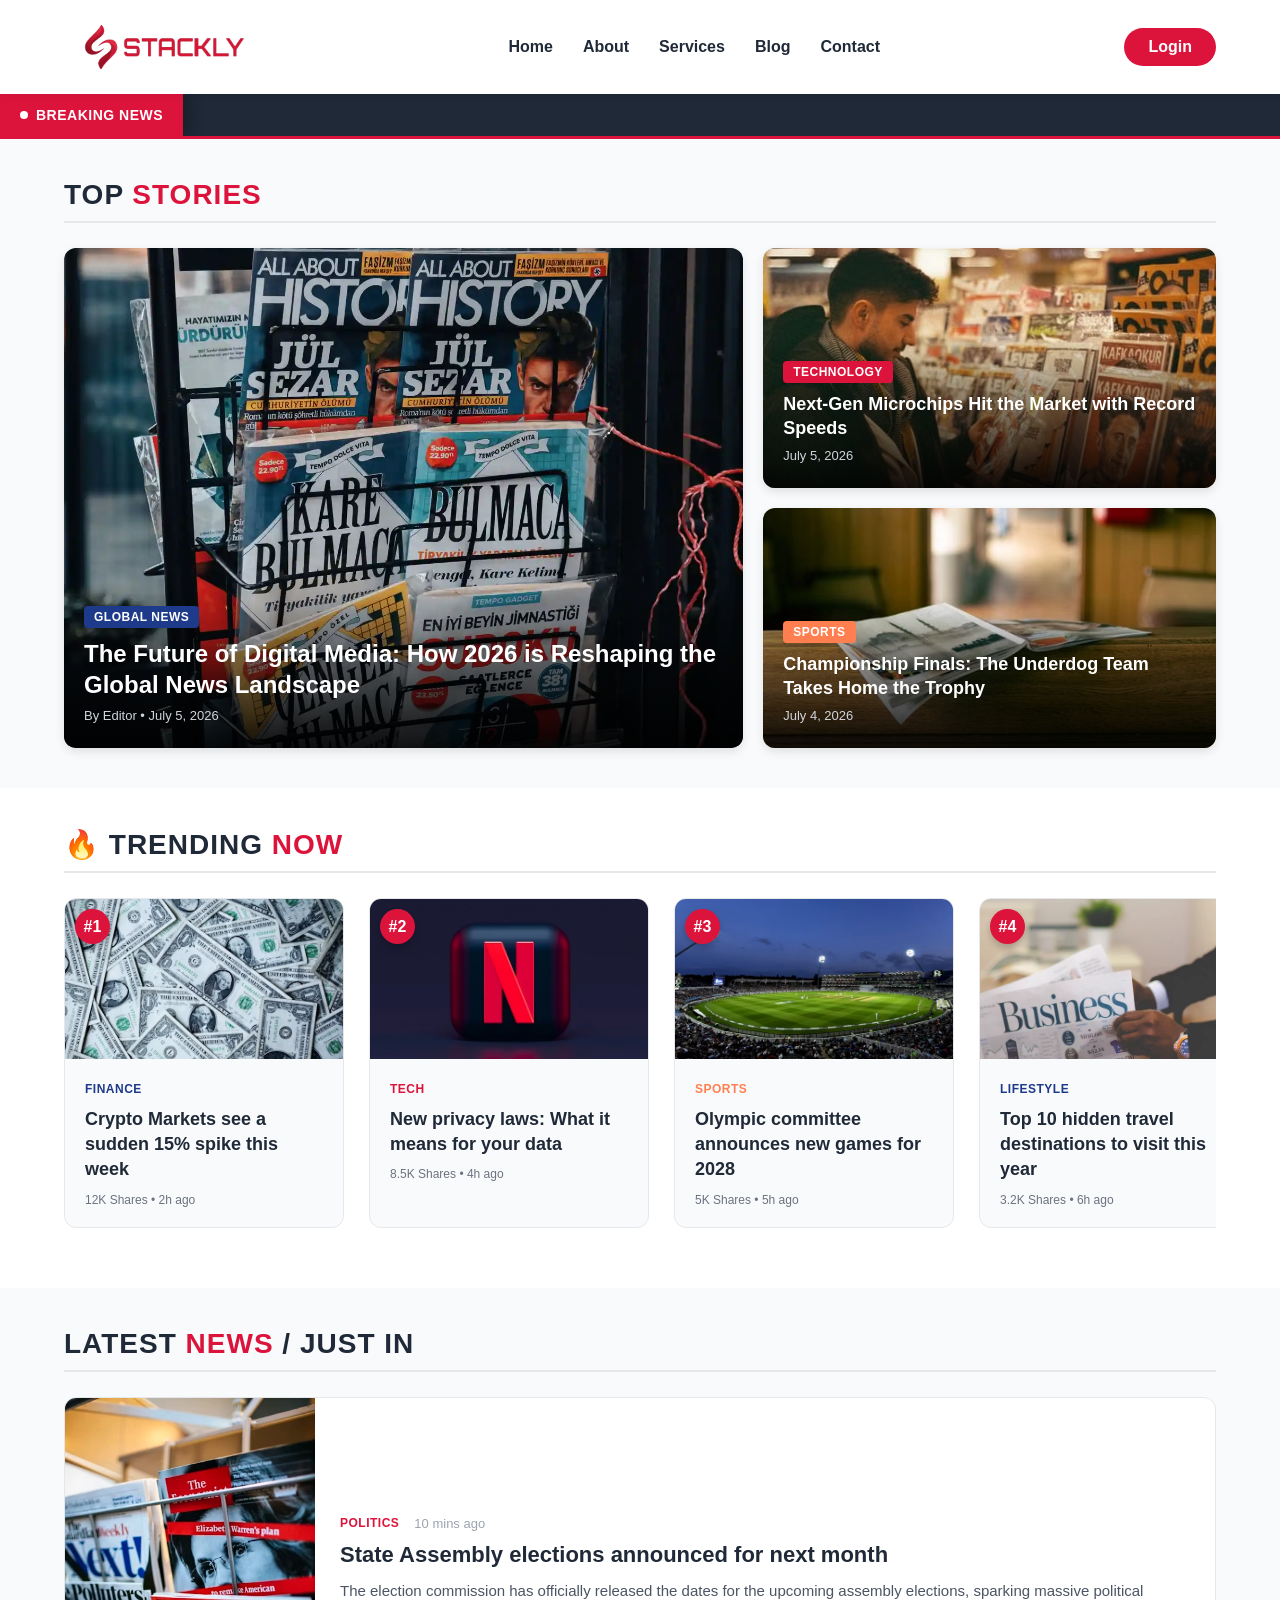
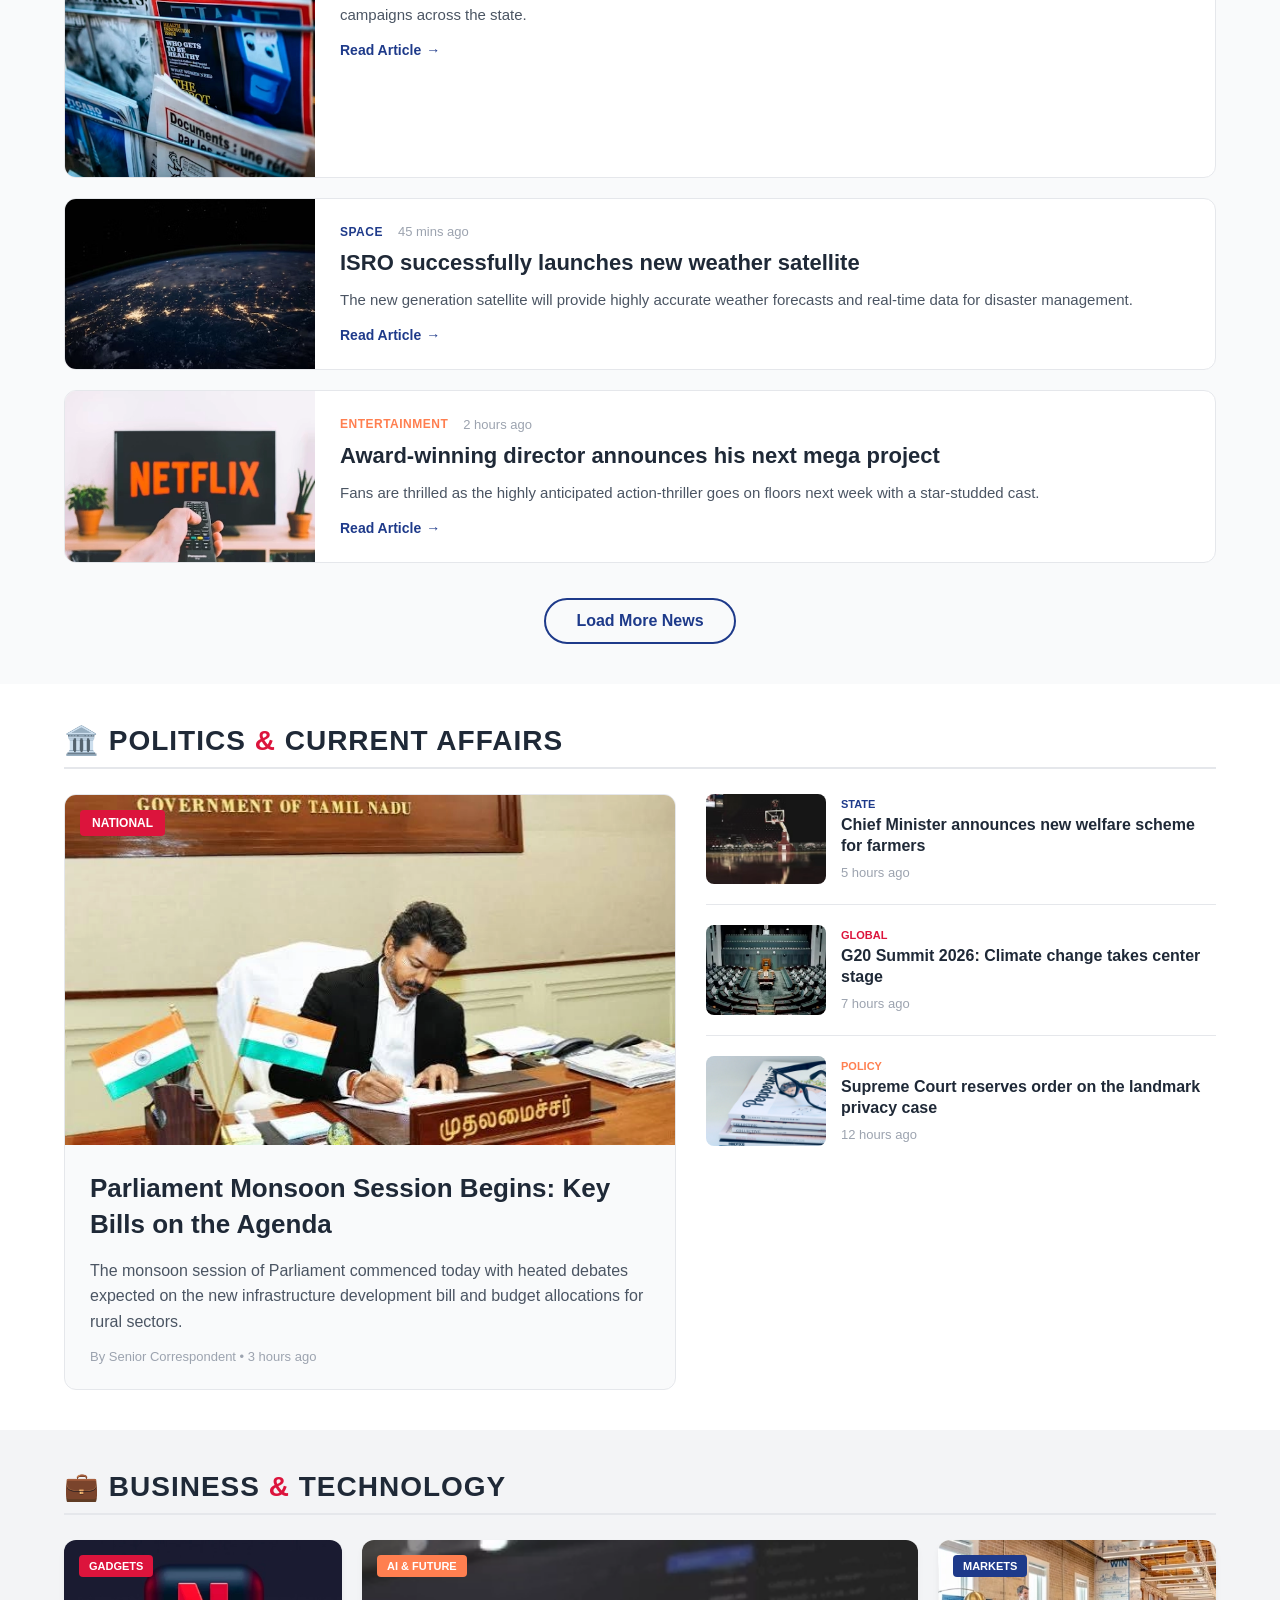
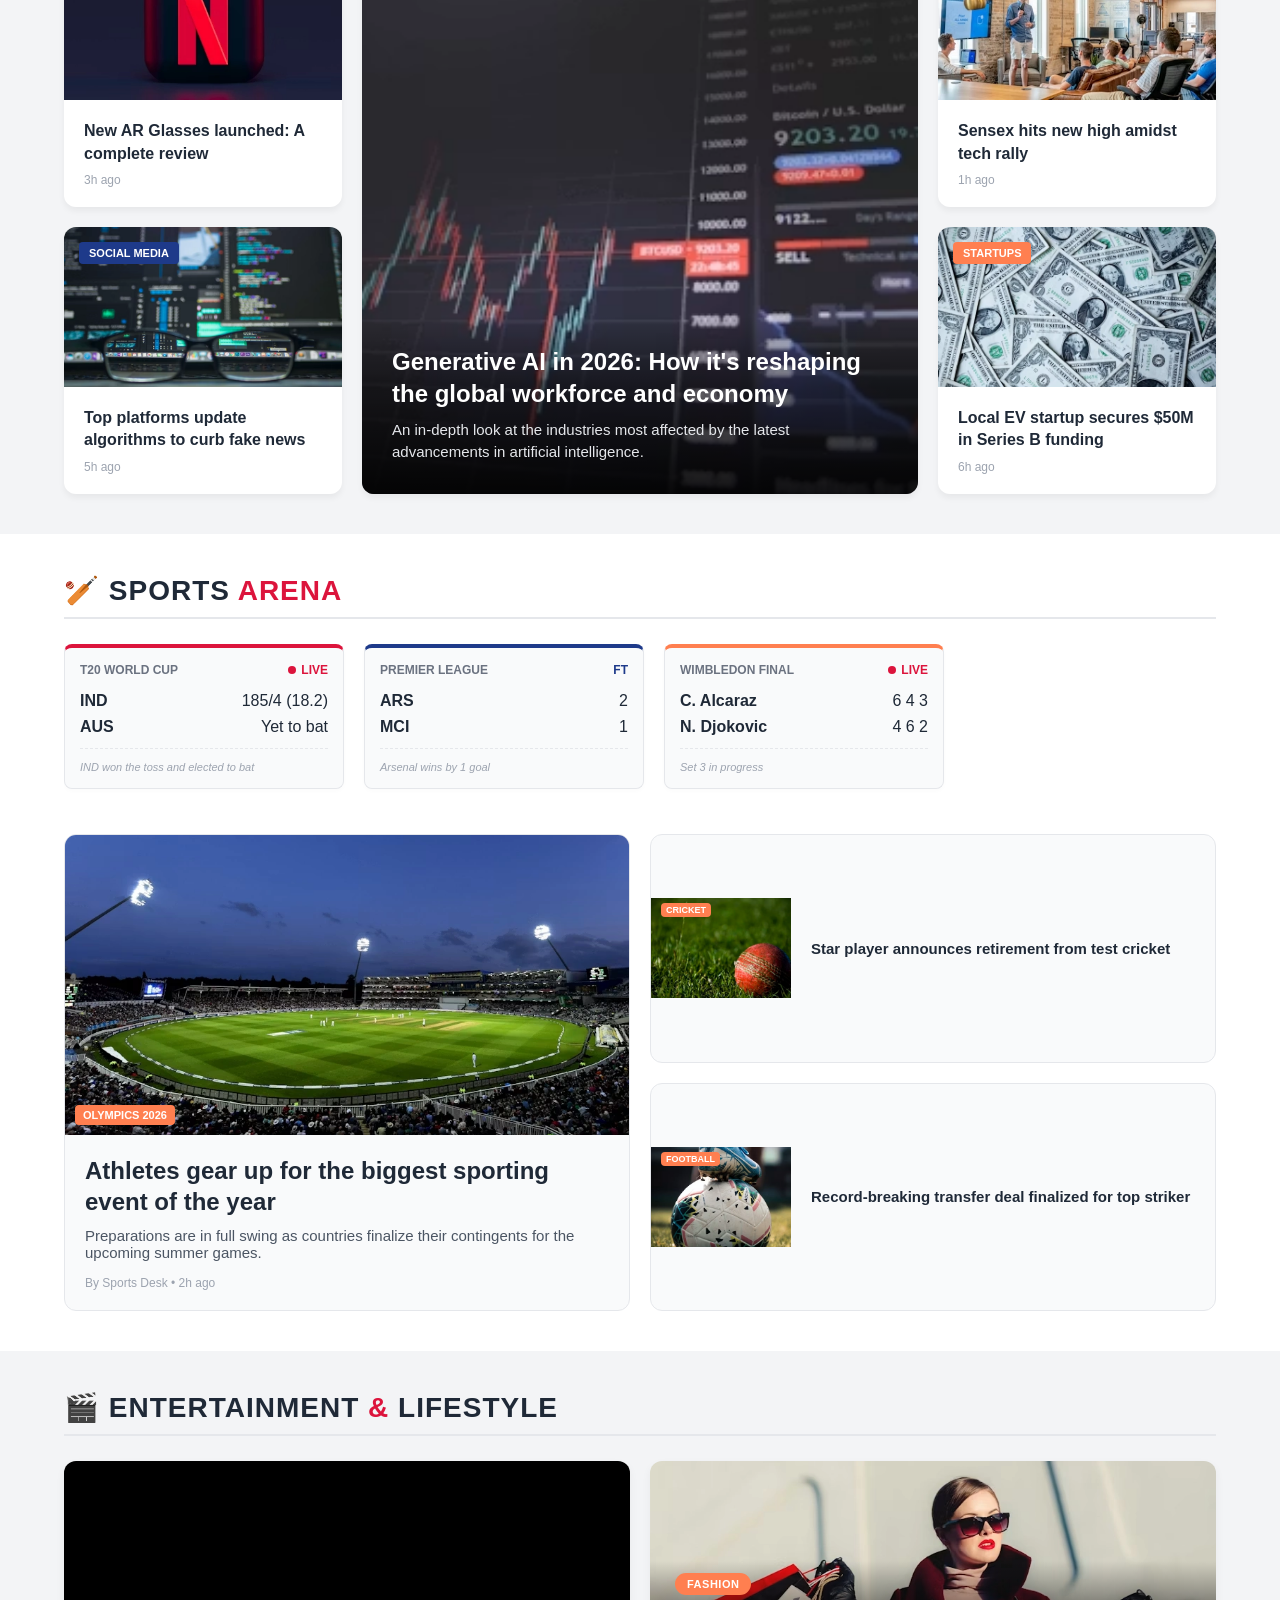
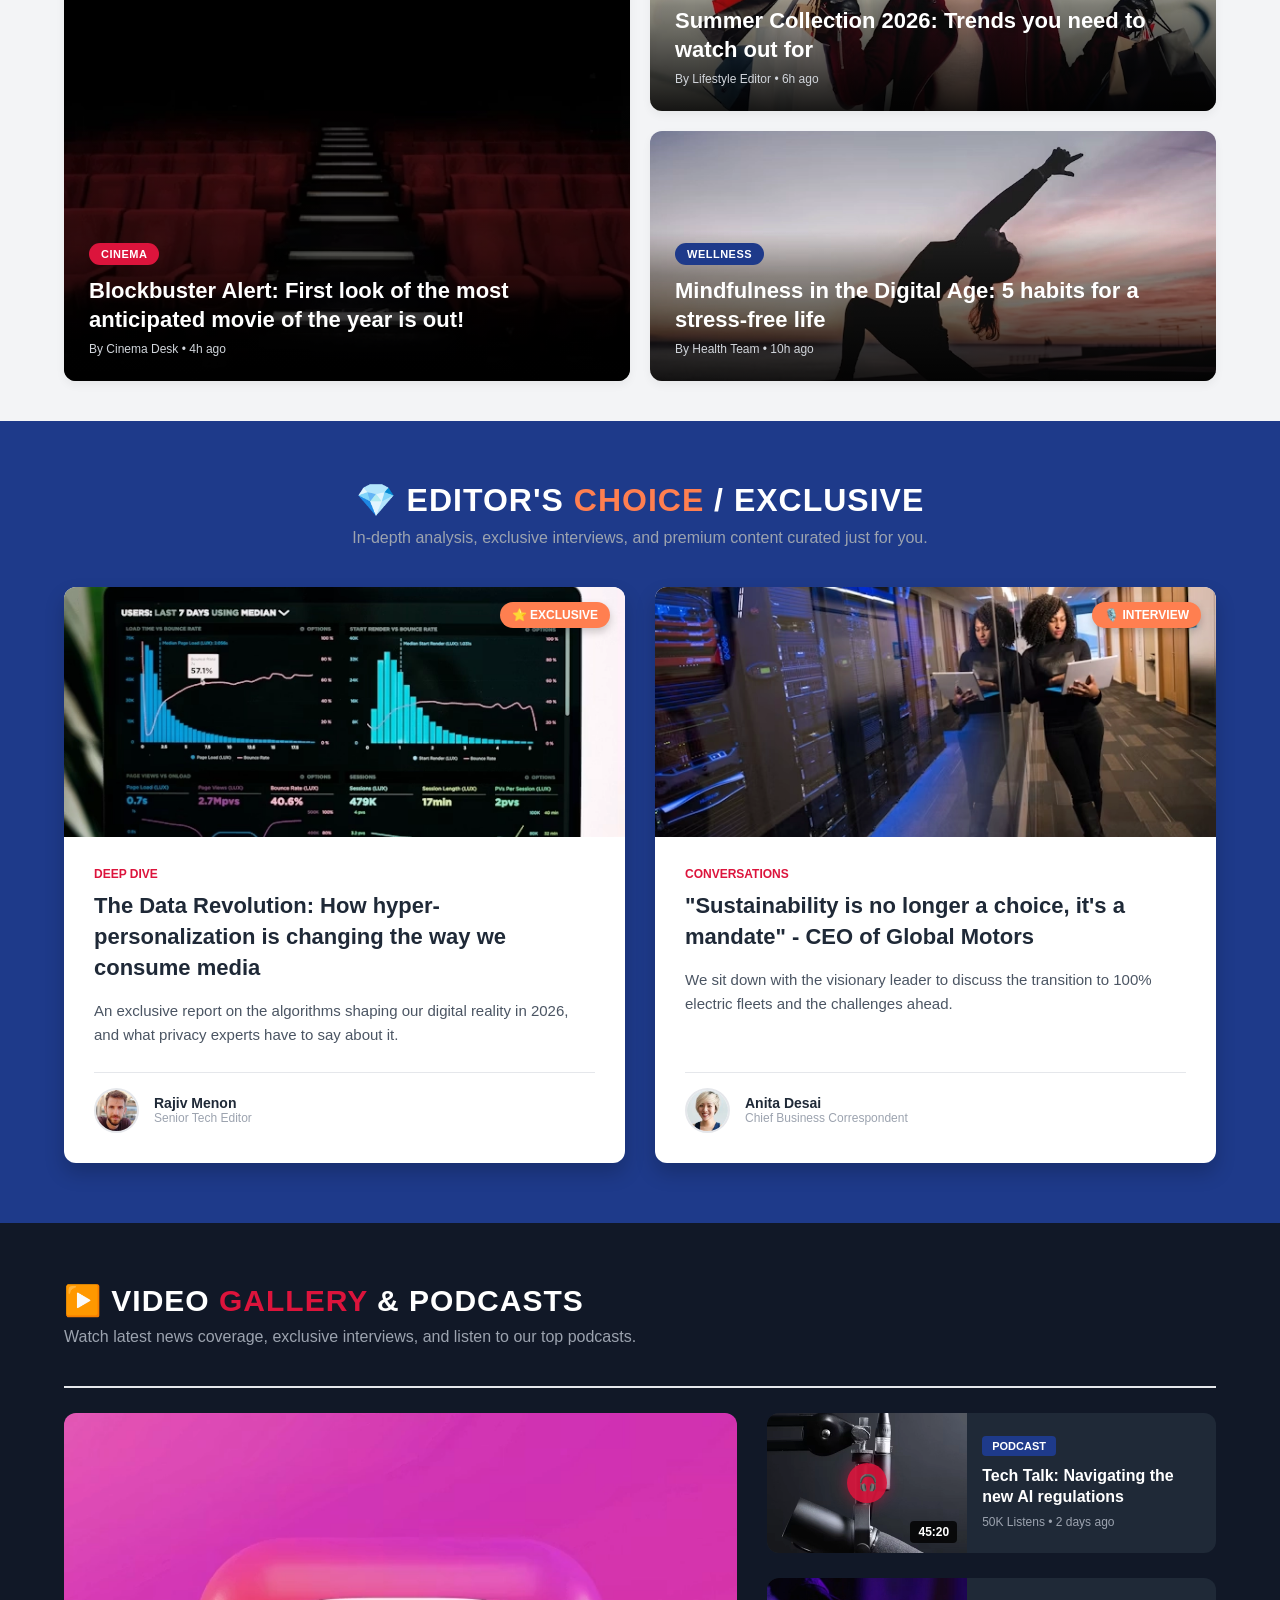
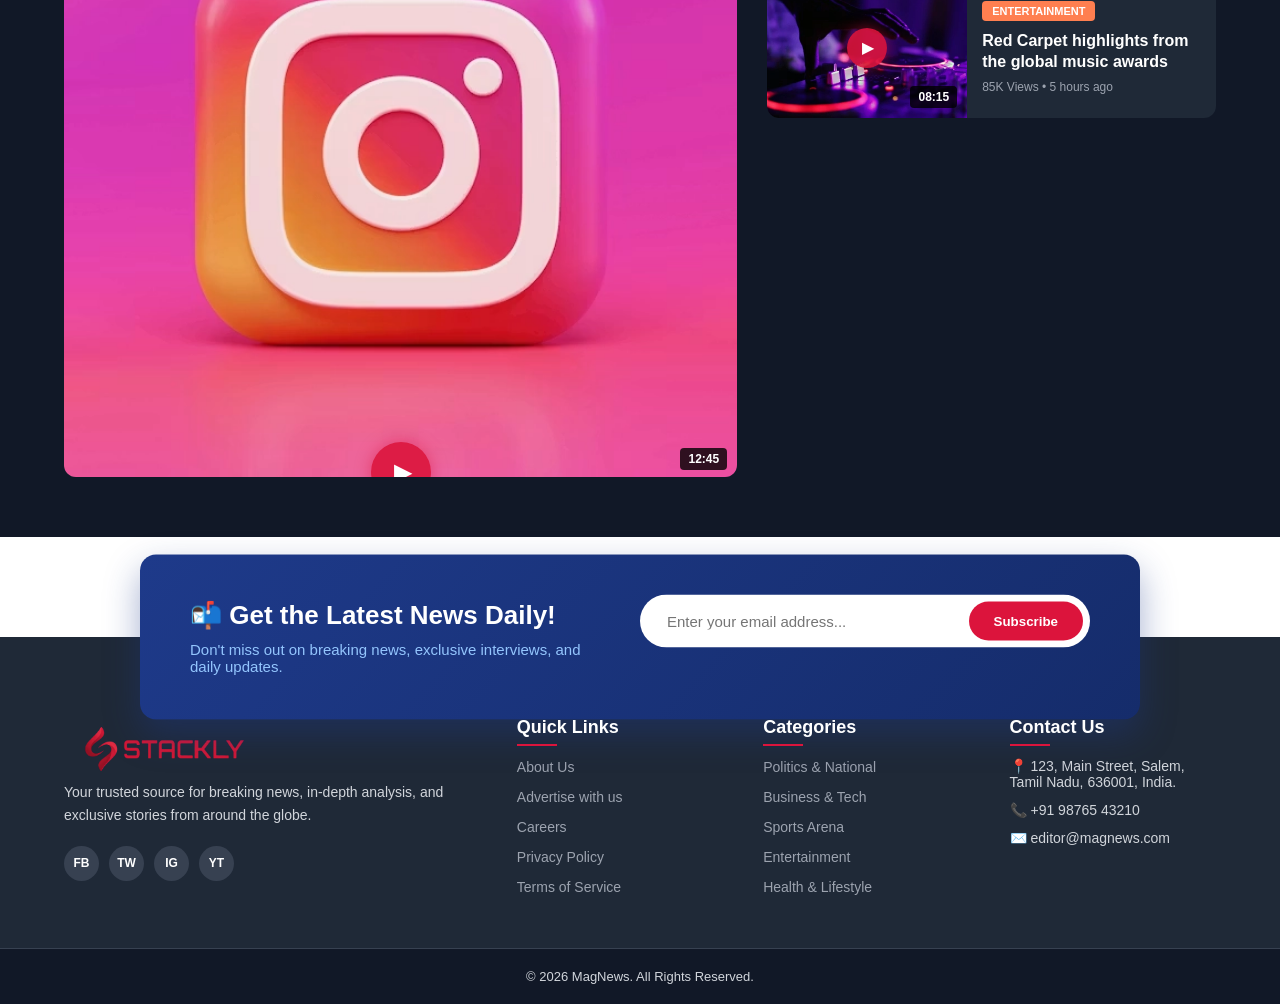
==== index.html @ 87627114 "News and Magazine" ====
<!DOCTYPE html>
<html lang="en">

<head>
    <meta charset="UTF-8">
    <meta name="viewport" content="width=device-width, initial-scale=1.0">
    <title>News Magazine Navbar</title>
    <link rel="stylesheet" href="style.css">
    <link rel="stylesheet" href="news.css">
    <link href="https://unpkg.com/aos@2.3.1/dist/aos.css" rel="stylesheet">
</head>

<body>

    <nav class="navbar">
        <!-- Logo Section -->
        <a href="index.html" class="logo-container">
            <img src="./asset/redlogo.webp" alt="Company Logo" class="logo-img">
        </a>

        <!-- Navigation Links -->
        <ul class="nav-links">
            <li><a href="index.html">Home</a></li>
            <li><a href="about.html">About</a></li>
            <li><a href="services.html">Services</a></li>
            <li><a href="blog.html">Blog</a></li>
            <li><a href="contact.html">Contact</a></li>
            <a href="login.html" class="login-btn mob-view">Login</a>

        </ul>

        <!-- Login Button & Mobile Menu Icon -->
        <div class="nav-right">
            <a href="login.html" class="login-btn">Login</a>
            <div class="hamburger" id="hamburger">
                <span class="bar"></span>
                <span class="bar"></span>
                <span class="bar"></span>
            </div>
        </div>
    </nav>

    <!-- Breaking News Section -->
    <div class="breaking-news-container">
        <div class="breaking-title">
            <span class="pulse-icon"></span> BREAKING NEWS
        </div>
        <div class="ticker-wrapper">
            <div class="ticker-content" id="ticker-content">
                <span class="ticker-item"><a href="404.html">🔥 AI Regulations 2026: New global standards announced for
                        tech giants.</a></span>
                <span class="ticker-item"><a href="404.html">🏆 India wins the thrilling T20 series finale in a dramatic
                        last-ball finish!</a></span>
                <span class="ticker-item"><a href="404.html">🌦️ Weather Alert: Heavy rains predicted across coastal
                        areas for the next 48 hours.</a></span>
                <span class="ticker-item"><a href="404.html">📈 Tech Stock Surge: Global markets hit record highs today
                        morning.</a></span>
            </div>
        </div>
    </div>

    <!-- Top Stories / Spotlight Section -->
    <section class="top-stories-section">
        <!-- Header Animation -->
        <div class="section-header" data-aos="fade-up" data-aos-duration="800">
            <h2>Top <span>Stories</span></h2>
        </div>

        <div class="spotlight-grid">
            <!-- Main Highlighted News (Left Side) - Slides in from left -->
            <a href="404.html" class="news-card main-card" data-aos="fade-down" data-aos-duration="1000">
                <img src="./asset/ne1.webp" alt="Main Story">
                <div class="card-overlay">
                    <span class="category-tag tag-blue">Global News</span>
                    <h3 class="card-title">The Future of Digital Media: How 2026 is Reshaping the Global News Landscape
                    </h3>
                    <div class="card-meta">
                        <span>By Editor</span> &bull; <span>July 5, 2026</span>
                    </div>
                </div>
            </a>

            <!-- Side News Column (Right Side) -->
            <div class="side-news-wrapper">
                <!-- Side News 1 - Slides in from right with a slight delay -->
                <a href="404.html" class="news-card side-card" data-aos="fade-up" data-aos-duration="800"
                    data-aos-delay="200">
                    <img src="./asset/ne2.webp" alt="Tech Story">
                    <div class="card-overlay">
                        <span class="category-tag tag-red">Technology</span>
                        <h3 class="card-title">Next-Gen Microchips Hit the Market with Record Speeds</h3>
                        <div class="card-meta">
                            <span>July 5, 2026</span>
                        </div>
                    </div>
                </a>

                <!-- Side News 2 - Slides in from right with more delay for staggered effect -->
                <a href="404.html" class="news-card side-card" data-aos="fade-up" data-aos-duration="800"
                    data-aos-delay="400">
                    <img src="./asset/ne3.webp" alt="Sports Story">
                    <div class="card-overlay">
                        <span class="category-tag tag-orange">Sports</span>
                        <h3 class="card-title">Championship Finals: The Underdog Team Takes Home the Trophy</h3>
                        <div class="card-meta">
                            <span>July 4, 2026</span>
                        </div>
                    </div>
                </a>
            </div>
        </div>
    </section>

    <!-- Trending Now Section -->
    <section class="trending-section">
        <!-- Header Animation -->
        <div class="section-header" data-aos="fade-down" data-aos-duration="800">
            <h2>🔥 Trending <span>Now</span></h2>
        </div>

        <!-- Swipeable Container -->
        <div class="trending-carousel" id="trending-slider">

            <!-- Trending Card 1 - First to appear -->
            <div class="trending-card" data-aos="fade-up" data-aos-duration="800" data-aos-delay="100">
                <div class="card-img-wrapper">
                    <img src="./asset/ne4.webp" alt="Finance">
                    <span class="trending-rank">#1</span>
                </div>
                <div class="trending-content">
                    <span class="category-text text-blue">Finance</span>
                    <h4><a href="404.html">Crypto Markets see a sudden 15% spike this week</a></h4>
                    <div class="trending-meta">12K Shares &bull; 2h ago</div>
                </div>
            </div>

            <!-- Trending Card 2 - Appears shortly after Card 1 -->
            <div class="trending-card" data-aos="fade-up" data-aos-duration="800" data-aos-delay="250">
                <div class="card-img-wrapper">
                    <img src="./asset/ne5.webp" alt="Social Media">
                    <span class="trending-rank">#2</span>
                </div>
                <div class="trending-content">
                    <span class="category-text text-red">Tech</span>
                    <h4><a href="404.html">New privacy laws: What it means for your data</a></h4>
                    <div class="trending-meta">8.5K Shares &bull; 4h ago</div>
                </div>
            </div>

            <!-- Trending Card 3 - Appears shortly after Card 2 -->
            <div class="trending-card" data-aos="fade-up" data-aos-duration="800" data-aos-delay="400">
                <div class="card-img-wrapper">
                    <img src="./asset/ne6.webp" alt="Sports">
                    <span class="trending-rank">#3</span>
                </div>
                <div class="trending-content">
                    <span class="category-text text-orange">Sports</span>
                    <h4><a href="404.html">Olympic committee announces new games for 2028</a></h4>
                    <div class="trending-meta">5K Shares &bull; 5h ago</div>
                </div>
            </div>

            <!-- Trending Card 4 - Last to appear -->
            <div class="trending-card" data-aos="fade-up" data-aos-duration="800" data-aos-delay="550">
                <div class="card-img-wrapper">
                    <img src="./asset/ne7.webp" alt="Travel">
                    <span class="trending-rank">#4</span>
                </div>
                <div class="trending-content">
                    <span class="category-text text-blue">Lifestyle</span>
                    <h4><a href="404.html">Top 10 hidden travel destinations to visit this year</a></h4>
                    <div class="trending-meta">3.2K Shares &bull; 6h ago</div>
                </div>
            </div>

        </div>
    </section>

    <!-- Latest News / Just In Section -->
    <section class="latest-news-section">
        <!-- Header Animation -->
        <div class="section-header" data-aos="fade-up" data-aos-duration="800">
            <h2>Latest <span>News</span> / Just In</h2>
        </div>

        <div class="latest-news-list">

            <!-- News Item 1 - First to appear -->
            <article class="latest-item" data-aos="fade-up" data-aos-duration="800" data-aos-delay="100">
                <div class="latest-img">
                    <img src="./asset/ne8.webp" alt="News Image">
                </div>
                <div class="latest-content">
                    <div class="latest-meta">
                        <span class="category-text text-red">Politics</span>
                        <span class="time-stamp">10 mins ago</span>
                    </div>
                    <h3><a href="404.html">State Assembly elections announced for next month</a></h3>
                    <p>The election commission has officially released the dates for the upcoming assembly elections,
                        sparking massive political campaigns across the state.</p>
                    <a href="404.html" class="read-more">Read Article <span>&rarr;</span></a>
                </div>
            </article>

            <!-- News Item 2 - Appears shortly after Item 1 -->
            <article class="latest-item" data-aos="fade-up" data-aos-duration="800" data-aos-delay="250">
                <div class="latest-img">
                    <img src="./asset/ne9.webp" alt="News Image">
                </div>
                <div class="latest-content">
                    <div class="latest-meta">
                        <span class="category-text text-blue">Space</span>
                        <span class="time-stamp">45 mins ago</span>
                    </div>
                    <h3><a href="404.html">ISRO successfully launches new weather satellite</a></h3>
                    <p>The new generation satellite will provide highly accurate weather forecasts and real-time data
                        for disaster management.</p>
                    <a href="404.html" class="read-more">Read Article <span>&rarr;</span></a>
                </div>
            </article>

            <!-- News Item 3 - Appears shortly after Item 2 -->
            <article class="latest-item" data-aos="fade-up" data-aos-duration="800" data-aos-delay="400">
                <div class="latest-img">
                    <img src="./asset/ne10.webp" alt="News Image">
                </div>
                <div class="latest-content">
                    <div class="latest-meta">
                        <span class="category-text text-orange">Entertainment</span>
                        <span class="time-stamp">2 hours ago</span>
                    </div>
                    <h3><a href="404.html">Award-winning director announces his next mega project</a></h3>
                    <p>Fans are thrilled as the highly anticipated action-thriller goes on floors next week with a
                        star-studded cast.</p>
                    <a href="404.html" class="read-more">Read Article <span>&rarr;</span></a>
                </div>
            </article>

        </div>

        <!-- Load More Button Animation -->
        <div class="load-more-container" data-aos="zoom-in" data-aos-duration="800" data-aos-delay="500">
            <button class="load-more-btn" id="loadMoreBtn">Load More News</button>
        </div>
    </section>
    <!-- Politics & Current Affairs Section -->
    <section class="politics-section">
        <!-- Header Animation -->
        <div class="section-header" data-aos="fade-up" data-aos-duration="800">
            <h2>🏛️ Politics <span>&</span> Current Affairs</h2>
        </div>

        <div class="politics-container">

            <!-- Left Side: Featured Political News - Slides in from left -->
            <article class="politics-featured" data-aos="fade-down" data-aos-duration="1000">
                <div class="featured-img-wrapper">
                    <img src="./asset/ne12.webp" alt="Politics Featured">
                    <span class="category-badge">National</span>
                </div>
                <div class="featured-content">
                    <h3><a href="404.html">Parliament Monsoon Session Begins: Key Bills on the Agenda</a></h3>
                    <p>The monsoon session of Parliament commenced today with heated debates expected on the new
                        infrastructure development bill and budget allocations for rural sectors.</p>
                    <div class="meta-info">By Senior Correspondent &bull; 3 hours ago</div>
                </div>
            </article>

            <!-- Right Side: List of Smaller News Items -->
            <div class="politics-list">

                <!-- List Item 1 - Slides in from right -->
                <article class="politics-list-item" data-aos="fade-up" data-aos-duration="800" data-aos-delay="200">
                    <div class="list-item-img">
                        <img src="./asset/ne13.webp" alt="State News">
                    </div>
                    <div class="list-item-content">
                        <span class="small-tag text-blue">State</span>
                        <h4><a href="404.html">Chief Minister announces new welfare scheme for farmers</a></h4>
                        <span class="time-stamp">5 hours ago</span>
                    </div>
                </article>

                <!-- List Item 2 - Slides in from right with delay -->
                <article class="politics-list-item" data-aos="fade-up" data-aos-duration="800" data-aos-delay="400">
                    <div class="list-item-img">
                        <img src="./asset/ne14.webp" alt="Global News">
                    </div>
                    <div class="list-item-content">
                        <span class="small-tag text-red">Global</span>
                        <h4><a href="404.html">G20 Summit 2026: Climate change takes center stage</a></h4>
                        <span class="time-stamp">7 hours ago</span>
                    </div>
                </article>

                <!-- List Item 3 - Slides in from right with more delay -->
                <article class="politics-list-item" data-aos="fade-up" data-aos-duration="800" data-aos-delay="600">
                    <div class="list-item-img">
                        <img src="./asset/ne15.webp" alt="Policy News">
                    </div>
                    <div class="list-item-content">
                        <span class="small-tag text-orange">Policy</span>
                        <h4><a href="404.html">Supreme Court reserves order on the landmark privacy case</a></h4>
                        <span class="time-stamp">12 hours ago</span>
                    </div>
                </article>

            </div>
        </div>
    </section>

    <!-- Business & Technology Section -->
    <section class="biz-tech-section">
        <!-- Header Animation -->
        <div class="section-header" data-aos="fade-up" data-aos-duration="800">
            <h2>💼 Business <span>&</span> Technology</h2>
        </div>

        <div class="biz-tech-grid">

            <!-- Left Column: 2 Small Cards - Slides in from left -->
            <div class="biz-column side-column" data-aos="fade-down" data-aos-duration="800" data-aos-delay="200">
                <a href="404.html" class="biz-card small-card">
                    <div class="biz-img-box">
                        <img src="./asset/ne17.webp" alt="Tech News">
                        <span class="biz-tag tag-red">Gadgets</span>
                    </div>
                    <div class="biz-content">
                        <h4>New AR Glasses launched: A complete review</h4>
                        <span class="biz-time">3h ago</span>
                    </div>
                </a>

                <a href="404.html" class="biz-card small-card">
                    <div class="biz-img-box">
                        <img src="./asset/ne18.webp" alt="Social Media">
                        <span class="biz-tag tag-blue">Social Media</span>
                    </div>
                    <div class="biz-content">
                        <h4>Top platforms update algorithms to curb fake news</h4>
                        <span class="biz-time">5h ago</span>
                    </div>
                </a>
            </div>

            <!-- Center Column: 1 Large Main Card - Slides up from bottom -->
            <div class="biz-column center-column" data-aos="fade-up" data-aos-duration="800" data-aos-delay="400">
                <a href="404.html" class="biz-card large-card">
                    <div class="biz-img-box">
                        <img src="./asset/ne19.webp" alt="AI Tech">
                        <span class="biz-tag tag-orange">AI & Future</span>
                    </div>
                    <div class="biz-content overlay-content">
                        <h3>Generative AI in 2026: How it's reshaping the global workforce and economy</h3>
                        <p>An in-depth look at the industries most affected by the latest advancements in artificial
                            intelligence.</p>
                    </div>
                </a>
            </div>

            <!-- Right Column: 2 Small Cards - Slides in from right -->
            <div class="biz-column side-column" data-aos="fade-up" data-aos-duration="800" data-aos-delay="600">
                <a href="404.html" class="biz-card small-card">
                    <div class="biz-img-box">
                        <img src="./asset/ne20.webp" alt="Stock Market">
                        <span class="biz-tag tag-blue">Markets</span>
                    </div>
                    <div class="biz-content">
                        <h4>Sensex hits new high amidst tech rally</h4>
                        <span class="biz-time">1h ago</span>
                    </div>
                </a>

                <a href="404.html" class="biz-card small-card">
                    <div class="biz-img-box">
                        <img src="./asset/ne4.webp" alt="Startup">
                        <span class="biz-tag tag-orange">Startups</span>
                    </div>
                    <div class="biz-content">
                        <h4>Local EV startup secures $50M in Series B funding</h4>
                        <span class="biz-time">6h ago</span>
                    </div>
                </a>
            </div>

        </div>
    </section>

    <!-- Sports Arena Section -->
    <section class="sports-section">
        <!-- Header Animation -->
        <div class="section-header" data-aos="fade-up" data-aos-duration="800">
            <h2>🏏 Sports <span>Arena</span></h2>
        </div>

        <!-- Live Scores Horizontal Scroll -->
        <div class="live-scores-container">

            <!-- Score Card 1 - Slides in from left -->
            <div class="score-card border-red" data-aos="fade-up" data-aos-duration="800" data-aos-delay="100">
                <div class="score-header">
                    <span class="tournament">T20 World Cup</span>
                    <span class="live-badge"><span class="blink-dot"></span> LIVE</span>
                </div>
                <div class="teams-score">
                    <div class="team">
                        <strong>IND</strong>
                        <span>185/4 (18.2)</span>
                    </div>
                    <div class="team">
                        <strong>AUS</strong>
                        <span>Yet to bat</span>
                    </div>
                </div>
                <div class="match-status">IND won the toss and elected to bat</div>
            </div>

            <!-- Score Card 2 - Slides in from left (with delay) -->
            <div class="score-card border-blue" data-aos="fade-up" data-aos-duration="800" data-aos-delay="300">
                <div class="score-header">
                    <span class="tournament">Premier League</span>
                    <span class="status-badge">FT</span>
                </div>
                <div class="teams-score">
                    <div class="team">
                        <strong>ARS</strong>
                        <span>2</span>
                    </div>
                    <div class="team">
                        <strong>MCI</strong>
                        <span>1</span>
                    </div>
                </div>
                <div class="match-status">Arsenal wins by 1 goal</div>
            </div>

            <!-- Score Card 3 - Slides in from left (with more delay) -->
            <div class="score-card border-orange" data-aos="fade-up" data-aos-duration="800" data-aos-delay="500">
                <div class="score-header">
                    <span class="tournament">Wimbledon Final</span>
                    <span class="live-badge"><span class="blink-dot"></span> LIVE</span>
                </div>
                <div class="teams-score">
                    <div class="team">
                        <strong>C. Alcaraz</strong>
                        <span>6 4 3</span>
                    </div>
                    <div class="team">
                        <strong>N. Djokovic</strong>
                        <span>4 6 2</span>
                    </div>
                </div>
                <div class="match-status">Set 3 in progress</div>
            </div>

        </div> <!-- End Live Scores -->

        <!-- Sports News Grid -->
        <div class="sports-news-grid">

            <!-- Large Sports News - Slides in from left -->
            <a href="404.html" class="sports-card large-sports" data-aos="fade-down" data-aos-duration="800"
                data-aos-delay="200">
                <div class="sports-img">
                    <img src="./asset/sp1.webp" alt="Olympics">
                    <span class="sports-tag">Olympics 2026</span>
                </div>
                <div class="sports-info">
                    <h3>Athletes gear up for the biggest sporting event of the year</h3>
                    <p>Preparations are in full swing as countries finalize their contingents for the upcoming summer
                        games.</p>
                    <div class="sports-meta">By Sports Desk &bull; 2h ago</div>
                </div>
            </a>

            <!-- Small Sports News 1 - Slides in from right -->
            <a href="404.html" class="sports-card small-sports" data-aos="fade-up" data-aos-duration="800"
                data-aos-delay="400">
                <div class="sports-img">
                    <img src="./asset/sp2.webp" alt="Cricket">
                    <span class="sports-tag">Cricket</span>
                </div>
                <div class="sports-info">
                    <h4>Star player announces retirement from test cricket</h4>
                </div>
            </a>

            <!-- Small Sports News 2 - Slides in from right (with delay) -->
            <a href="404.html" class="sports-card small-sports" data-aos="fade-up" data-aos-duration="800"
                data-aos-delay="600">
                <div class="sports-img">
                    <img src="./asset/sp3.webp" alt="Football">
                    <span class="sports-tag">Football</span>
                </div>
                <div class="sports-info">
                    <h4>Record-breaking transfer deal finalized for top striker</h4>
                </div>
            </a>

        </div>
    </section>

    <!-- Entertainment & Lifestyle Section -->
    <section class="ent-section">
        <!-- Header Animation -->
        <div class="section-header" data-aos="fade-up" data-aos-duration="800">
            <h2>🎬 Entertainment <span>&</span> Lifestyle</h2>
        </div>

        <div class="ent-grid">

            <!-- Left: Tall Card (Cinema/Movies) - Slides in from left -->
            <a href="404.html" class="ent-card tall-card" data-aos="fade-down" data-aos-duration="800"
                data-aos-delay="200">
                <img src="./asset/em1.webp" alt="Cinema">
                <div class="ent-overlay">
                    <span class="ent-tag bg-red">Cinema</span>
                    <h3>Blockbuster Alert: First look of the most anticipated movie of the year is out!</h3>
                    <div class="ent-meta">By Cinema Desk &bull; 4h ago</div>
                </div>
            </a>

            <!-- Right Top: Wide Card (Fashion) - Slides in from right -->
            <a href="404.html" class="ent-card wide-card" data-aos="fade-up" data-aos-duration="800"
                data-aos-delay="400">
                <img src="./asset/em2.webp" alt="Fashion">
                <div class="ent-overlay">
                    <span class="ent-tag bg-orange">Fashion</span>
                    <h3>Summer Collection 2026: Trends you need to watch out for</h3>
                    <div class="ent-meta">By Lifestyle Editor &bull; 6h ago</div>
                </div>
            </a>

            <!-- Right Bottom: Wide Card (Health & Wellness) - Slides in from right with delay -->
            <a href="404.html" class="ent-card wide-card" data-aos="fade-up" data-aos-duration="800"
                data-aos-delay="600">
                <img src="./asset/em3.webp" alt="Wellness">
                <div class="ent-overlay">
                    <span class="ent-tag bg-blue">Wellness</span>
                    <h3>Mindfulness in the Digital Age: 5 habits for a stress-free life</h3>
                    <div class="ent-meta">By Health Team &bull; 10h ago</div>
                </div>
            </a>

        </div>
    </section>

    <!-- Editor's Choice / Exclusive Section -->
    <section class="editor-choice-section">
        <!-- Header Animation -->
        <div class="editor-header" data-aos="fade-up" data-aos-duration="800">
            <h2>💎 Editor's <span>Choice</span> / Exclusive</h2>
            <p>In-depth analysis, exclusive interviews, and premium content curated just for you.</p>
        </div>

        <div class="editor-grid">

            <!-- Editor's Pick 1 - Fades up first -->
            <a href="404.html" class="editor-card" data-aos="fade-up" data-aos-duration="800" data-aos-delay="200">
                <div class="editor-img">
                    <img src="./asset/em4.webp" alt="Data Science">
                    <div class="exclusive-badge">⭐ Exclusive</div>
                </div>
                <div class="editor-content">
                    <span class="editor-tag">Deep Dive</span>
                    <h3>The Data Revolution: How hyper-personalization is changing the way we consume media</h3>
                    <p>An exclusive report on the algorithms shaping our digital reality in 2026, and what privacy
                        experts have to say about it.</p>
                    <div class="editor-author">
                        <img src="./asset/em5.webp" alt="Author" class="author-img">
                        <div class="author-info">
                            <strong>Rajiv Menon</strong>
                            <span>Senior Tech Editor</span>
                        </div>
                    </div>
                </div>
            </a>

            <!-- Editor's Pick 2 - Fades up with a slight delay -->
            <a href="404.html" class="editor-card" data-aos="fade-up" data-aos-duration="800" data-aos-delay="400">
                <div class="editor-img">
                    <img src="./asset/em6.webp" alt="Interview">
                    <div class="exclusive-badge">🎙️ Interview</div>
                </div>
                <div class="editor-content">
                    <span class="editor-tag">Conversations</span>
                    <h3>"Sustainability is no longer a choice, it's a mandate" - CEO of Global Motors</h3>
                    <p>We sit down with the visionary leader to discuss the transition to 100% electric fleets and the
                        challenges ahead.</p>
                    <div class="editor-author">
                        <img src="./asset/em7.webp" alt="Author" class="author-img">
                        <div class="author-info">
                            <strong>Anita Desai</strong>
                            <span>Chief Business Correspondent</span>
                        </div>
                    </div>
                </div>
            </a>

        </div>
    </section>
    <!-- Video Gallery & Podcasts Section -->
    <section class="media-section">
        <!-- Header Animation -->
        <div class="section-header dark-header" data-aos="fade-up" data-aos-duration="800">
            <h2>▶️ Video <span>Gallery</span> & Podcasts</h2>
            <p>Watch latest news coverage, exclusive interviews, and listen to our top podcasts.</p>
        </div>

        <div class="media-grid">

            <!-- Main Featured Video (Left) - Slides in from left -->
            <div class="media-card main-video" data-aos="fade-down" data-aos-duration="800" data-aos-delay="200"
                onclick="openVideoModal('https://www.youtube.com/embed/dQw4w9WgXcQ')">
                <a href="404.html" class="media-img">
                    <img src="./asset/em8.webp" alt="Main Video">
                    <div class="play-btn-overlay">
                        <div class="play-icon">▶</div>
                    </div>
                    <span class="duration-badge">12:45</span>
                </a>
                <div class="media-content">
                    <span class="media-tag bg-red">Breaking Report</span>
                    <h3>Exclusive Ground Report: The rapid rise of Smart Cities in 2026</h3>
                    <div class="media-meta">150K Views &bull; 1 day ago</div>
                </div>
            </div>

            <!-- Side Media Column (Right) -->
            <div class="media-side-column">

                <!-- Podcast / Video 1 - Slides in from right -->
                <div class="media-card small-media" data-aos="fade-up" data-aos-duration="800" data-aos-delay="400"
                    onclick="openVideoModal('https://www.youtube.com/embed/tgbNymZ7vqY')">
                    <a href="404.html" class="media-img">
                        <img src="./asset/em9.webp" alt="Podcast">
                        <div class="play-btn-overlay small-play">
                            <div class="play-icon">🎧</div>
                        </div>
                        <span class="duration-badge">45:20</span>
                    </a>
                    <div class="media-content">
                        <span class="media-tag bg-blue">Podcast</span>
                        <h4>Tech Talk: Navigating the new AI regulations</h4>
                        <div class="media-meta">50K Listens &bull; 2 days ago</div>
                    </div>
                </div>

                <!-- Podcast / Video 2 - Slides in from right with more delay -->
                <div class="media-card small-media" data-aos="fade-up" data-aos-duration="800" data-aos-delay="600"
                    onclick="openVideoModal('https://www.youtube.com/embed/tgbNymZ7vqY')">
                    <a href="404.html" class="media-img">
                        <img src="./asset/em10.webp" alt="Entertainment Video">
                        <div class="play-btn-overlay small-play">
                            <div class="play-icon">▶</div>
                        </div>
                        <span class="duration-badge">08:15</span>
                    </a>
                    <div class="media-content">
                        <span class="media-tag bg-orange">Entertainment</span>
                        <h4>Red Carpet highlights from the global music awards</h4>
                        <div class="media-meta">85K Views &bull; 5 hours ago</div>
                    </div>
                </div>

            </div>
        </div>

        <!-- Video Modal (Popup) - Kept as is without AOS since it toggles on click -->
        <div id="videoModal" class="video-modal">
            <div class="modal-content">
                <span class="close-modal"></span>
                <a href="404.html" class="iframe-container">
                    <iframe id="videoPlayer" src="" frameborder="0" allow="autoplay; encrypted-media"
                        allowfullscreen></iframe>
                </a>
            </div>
        </div>
    </section>

    <!-- Newsletter & Footer Section -->
    <footer class="site-footer">

        <!-- Floating Newsletter Box -->
        <div class="newsletter-wrapper">
            <div class="newsletter-card">
                <div class="nl-content">
                    <h2>📬 Get the Latest News Daily!</h2>
                    <p>Don't miss out on breaking news, exclusive interviews, and daily updates.</p>
                </div>

                <!-- Form Starts Here -->
                <div class="form-container">
                    <form class="nl-form" id="newsletterForm" novalidate>
                        <input type="email" id="nl-email" placeholder="Enter your email address...">
                        <button type="submit" class="nl-btn">Subscribe</button>
                    </form>
                    <!-- Message Output Box -->
                    <div id="nl-message" class="nl-message"></div>
                </div>
            </div>
        </div>

        <!-- Main Footer Content -->
        <div class="footer-container">

            <!-- Column 1: Brand -->
            <div class="footer-col brand-col">
                <a href="index.html" class="logo-container">
                    <img src="./asset/redlogo.webp" alt="Company Logo" class="logo-img">
                </a>
                <p>Your trusted source for breaking news, in-depth analysis, and exclusive stories from around the
                    globe.</p>
                <div class="social-links">
                    <a href="404.html" title="Facebook">FB</a>
                    <a href="404.html" title="Twitter">TW</a>
                    <a href="404.html" title="Instagram">IG</a>
                    <a href="404.html" title="YouTube">YT</a>
                </div>
            </div>

            <!-- Column 2: Quick Links -->
            <div class="footer-col">
                <h4>Quick Links</h4>
                <ul class="footer-links">
                    <li><a href="404.html">About Us</a></li>
                    <li><a href="404.html">Advertise with us</a></li>
                    <li><a href="404.html">Careers</a></li>
                    <li><a href="404.html">Privacy Policy</a></li>
                    <li><a href="404.html">Terms of Service</a></li>
                </ul>
            </div>

            <!-- Column 3: Categories -->
            <div class="footer-col">
                <h4>Categories</h4>
                <ul class="footer-links">
                    <li><a href="404.html">Politics & National</a></li>
                    <li><a href="404.html">Business & Tech</a></li>
                    <li><a href="404.html">Sports Arena</a></li>
                    <li><a href="404.html">Entertainment</a></li>
                    <li><a href="404.html">Health & Lifestyle</a></li>
                </ul>
            </div>

            <!-- Column 4: Contact -->
            <div class="footer-col contact-col">
                <h4>Contact Us</h4>
                <p>📍 123, Main Street, Salem, Tamil Nadu, 636001, India.</p>
                <p>📞 +91 98765 43210</p>
                <p>✉️ editor@magnews.com</p>
            </div>

        </div>

        <!-- Copyright Bar -->
        <div class="footer-bottom">
            <p>&copy; 2026 MagNews. All Rights Reserved.</p>
        </div>
    </footer>

    <script src="https://unpkg.com/aos@2.3.1/dist/aos.js"></script>

    <script>
        const ticker = document.getElementById('ticker-content');

        // Mobile screens-la touch panna text pause aagum, release panna thirumba odum
        ticker.addEventListener('touchstart', () => {
            ticker.style.animationPlayState = 'paused';
        });

        ticker.addEventListener('touchend', () => {
            ticker.style.animationPlayState = 'running';
        });

        const slider = document.getElementById('trending-slider');
        let isDown = false;
        let startX;
        let scrollLeft;

        // When mouse is clicked down
        slider.addEventListener('mousedown', (e) => {
            isDown = true;
            slider.classList.add('active');
            slider.style.cursor = 'grabbing';
            startX = e.pageX - slider.offsetLeft;
            scrollLeft = slider.scrollLeft;
        });

        // When mouse leaves the slider area
        slider.addEventListener('mouseleave', () => {
            isDown = false;
            slider.style.cursor = 'grab';
        });

        // When mouse is released
        slider.addEventListener('mouseup', () => {
            isDown = false;
            slider.style.cursor = 'grab';
        });

        // When dragging the mouse
        slider.addEventListener('mousemove', (e) => {
            if (!isDown) return;
            e.preventDefault();
            const x = e.pageX - slider.offsetLeft;
            const walk = (x - startX) * 2; // Scroll speed multiplier
            slider.scrollLeft = scrollLeft - walk;
        });

        const loadMoreBtn = document.getElementById('loadMoreBtn');

        loadMoreBtn.addEventListener('click', function () {
            // Change text to show loading state
            this.innerHTML = "Loading... ⏳";

            // Simulate fetching data for 1.5 seconds
            setTimeout(() => {
                this.innerHTML = "Load More News";
                // Here you would normally append new HTML articles to the .latest-news-list
                alert("More news loaded!"); // Just a test alert
            }, 1500);
        });

        // Get modal elements
        const videoModal = document.getElementById('videoModal');
        const videoPlayer = document.getElementById('videoPlayer');

        // Function to open the modal and set the video URL
        function openVideoModal(videoUrl) {
            videoPlayer.src = videoUrl + "?autoplay=1"; // Auto-plays the video
            videoModal.style.display = 'flex'; // Shows the modal
        }

        // Function to close the modal and stop the video
        function closeVideoModal() {
            videoModal.style.display = 'none';
            videoPlayer.src = ""; // Clears the src to stop the video from playing in background
        }

        // Close the modal if the user clicks anywhere outside the video area
        window.addEventListener('click', function (event) {
            if (event.target === videoModal) {
                closeVideoModal();
            }
        });

        AOS.init({
            once: true, /* Animation happens only once when scrolling down */
            offset: 100 /* Triggers animation slightly before the element is fully in view */
        });
    </script>

    <script src="main.js"></script>
</body>

</html>
---- style.css ----
/* Breaking News Main Container */
.breaking-news-container {
    display: flex;
    align-items: center;
    background-color: #1F2937; /* Dark Charcoal Background */
    height: 45px;
    overflow: hidden;
    border-bottom: 3px solid #DC143C; /* Crimson Red Accent Line */
    font-family: inherit;
}

/* Red Label Styling */
.breaking-title {
    background-color: #DC143C; /* Crimson Red */
    color: #FFFFFF;
    font-weight: 800;
    font-size: 14px;
    padding: 0 20px;
    height: 100%;
    display: flex;
    align-items: center;
    white-space: nowrap;
    z-index: 10;
    box-shadow: 5px 0 15px rgba(0, 0, 0, 0.3);
    position: relative;
    letter-spacing: 0.5px;
}

/* Live Pulse Animation for "Breaking" effect */
.pulse-icon {
    width: 8px;
    height: 8px;
    background-color: #FFFFFF;
    border-radius: 50%;
    margin-right: 8px;
    display: inline-block;
    animation: pulse 1.5s infinite;
}

@keyframes pulse {
    0% { transform: scale(0.9); opacity: 0.7; }
    50% { transform: scale(1.2); opacity: 1; box-shadow: 0 0 8px #FFF; }
    100% { transform: scale(0.9); opacity: 0.7; }
}

/* Ticker Window Wrapper */
.ticker-wrapper {
    overflow: hidden;
    width: 100%;
    height: 100%;
    display: flex;
    align-items: center;
    position: relative;
}

/* Continuous Scrolling Animation Layer */
.ticker-content {
    display: flex;
    white-space: nowrap;
    position: absolute;
    padding-left: 100%; /* Starts animation right outside the view box */
    animation: ticker-scroll 25s linear infinite;
}

/* CSS Keyframe for continuous left movement */
@keyframes ticker-scroll {
    0% { transform: translate3d(0, 0, 0); }
    100% { transform: translate3d(-100%, 0, 0); }
}

/* Pause animation on desktop hover or active focus */
.ticker-content:hover {
    animation-play-state: paused;
    cursor: pointer;
}

/* News Item Typography */
.ticker-item {
    padding: 0 40px;
    font-size: 14px;
    font-weight: 500;
}

.ticker-item a {
    color: #F9FAFB; /* Off white text for dark bg */
    text-decoration: none;
    transition: color 0.2s ease;
}

/* Accent Highlight on individual item hover */
.ticker-item a:hover {
    color: #FF7F50; /* Coral/Orange accent */
}

/* Mobile Responsiveness Adjustment */
@media (max-width: 768px) {
    .breaking-title {
        font-size: 12px;
        padding: 0 12px;
    }
    .ticker-item {
        font-size: 13px;
        padding: 0 25px;
    }
    .breaking-news-container {
        height: 40px; /* Slight compact size for mobile screen */
    }
}

/* Section Container & Header */
.top-stories-section {
    padding: 40px 5%;
    background-color: #F9FAFB; /* Light Gray Background for Readability */
}

.section-header {
    margin-bottom: 25px;
    border-bottom: 2px solid #E5E7EB;
    padding-bottom: 10px;
}

.section-header h2 {
    font-size: 28px;
    color: #1F2937; /* Dark Charcoal */
    font-weight: 800;
    text-transform: uppercase;
    letter-spacing: 1px;
}

.section-header h2 span {
    color: #DC143C; /* Crimson Red */
}

/* Spotlight Grid Layout */
.spotlight-grid {
    display: grid;
    grid-template-columns: 1.5fr 1fr; /* Main card takes more space */
    gap: 20px;
}

.side-news-wrapper {
    display: flex;
    flex-direction: column;
    gap: 20px;
}

/* Universal News Card Styling */
.news-card {
    position: relative;
    display: block;
    border-radius: 12px;
    overflow: hidden;
    text-decoration: none;
    box-shadow: 0 4px 10px rgba(0,0,0,0.1);
}

.news-card img {
    width: 100%;
    height: 100%;
    object-fit: cover;
    transition: transform 0.5s ease;
}

/* Hover Zoom Effect */
.news-card:hover img {
    transform: scale(1.08);
}

/* Dark Gradient Overlay for Text Readability */
.card-overlay {
    position: absolute;
    bottom: 0;
    left: 0;
    width: 100%;
    padding: 25px 20px;
    background: linear-gradient(to top, rgba(0, 0, 0, 0.9) 0%, rgba(0, 0, 0, 0.4) 60%, rgba(0, 0, 0, 0) 100%);
    display: flex;
    flex-direction: column;
    justify-content: flex-end;
}

/* Heights for Cards */
.main-card {
    height: 500px;
}
.side-card {
    height: 240px; /* Two of these fit nicely next to the main card */
}

/* Category Tags */
.category-tag {
    align-self: flex-start;
    color: #FFF;
    font-size: 12px;
    font-weight: 700;
    padding: 4px 10px;
    border-radius: 4px;
    text-transform: uppercase;
    margin-bottom: 10px;
    letter-spacing: 0.5px;
}

.tag-blue { background-color: #1E3A8A; } /* Royal Blue */
.tag-red { background-color: #DC143C; } /* Crimson Red */
.tag-orange { background-color: #FF7F50; } /* Vibrant Orange */

/* Text Styling Inside Overlay */
.card-title {
    color: #FFFFFF;
    font-size: 24px;
    font-weight: 700;
    line-height: 1.3;
    margin-bottom: 8px;
    transition: color 0.3s ease;
}

.side-card .card-title {
    font-size: 18px; /* Smaller title for side cards */
}

/* Title Color Change on Hover */
.news-card:hover .card-title {
    color: #FF7F50;
}

.card-meta {
    color: #D1D5DB; /* Light Gray Text */
    font-size: 13px;
    font-weight: 500;
}

/* Mobile Responsiveness */
@media (max-width: 900px) {
    .spotlight-grid {
        grid-template-columns: 1fr; /* Stacks everything in one column */
    }
    
    .main-card {
        height: 400px;
    }
    
    .side-card {
        height: 250px;
    }
    
    .card-title {
        font-size: 20px;
    }
}

@media (max-width: 480px) {
    .main-card {
        height: 350px;
    }
}

/* Trending Section Base */
.trending-section {
    padding: 40px 5%;
    background-color: #FFFFFF;
}

/* Horizontal Scroll Container */
.trending-carousel {
    display: flex;
    gap: 25px;
    overflow-x: auto;
    padding-bottom: 20px; /* Space for box-shadow and scrollbar */
    scroll-behavior: smooth;
    -webkit-overflow-scrolling: touch; /* Smooth scroll on iOS */
    cursor: grab; /* Shows drag cursor on desktop */
}

/* Customizing the Scrollbar */
.trending-carousel::-webkit-scrollbar {
    height: 6px;
}
.trending-carousel::-webkit-scrollbar-track {
    background-color: #F3F4F6;
    border-radius: 10px;
}
.trending-carousel::-webkit-scrollbar-thumb {
    background-color: #DC143C; /* Crimson Red scrollbar */
    border-radius: 10px;
}

/* Individual Trending Card */
.trending-card {
    min-width: 280px; /* Fixed width for horizontal scroll */
    background-color: #F9FAFB;
    border-radius: 12px;
    overflow: hidden;
    border: 1px solid #E5E7EB;
    transition: transform 0.3s ease, box-shadow 0.3s ease;
}

.trending-card:hover {
    transform: translateY(-8px); /* Card lifts up on hover */
    box-shadow: 0 12px 20px rgba(0, 0, 0, 0.08);
}

/* Image Wrapper & Rank Badge */
.card-img-wrapper {
    position: relative;
    height: 160px;
    overflow: hidden;
}

.card-img-wrapper img {
    width: 100%;
    height: 100%;
    object-fit: cover;
    transition: transform 0.5s ease;
}

.trending-card:hover .card-img-wrapper img {
    transform: scale(1.1);
}

/* The #1, #2 Badge */
.trending-rank {
    position: absolute;
    top: 10px;
    left: 10px;
    background-color: #DC143C;
    color: white;
    font-size: 16px;
    font-weight: 800;
    width: 35px;
    height: 35px;
    display: flex;
    align-items: center;
    justify-content: center;
    border-radius: 50%;
    box-shadow: 0 4px 6px rgba(0,0,0,0.2);
}

/* Content Area */
.trending-content {
    padding: 20px;
}

.category-text {
    font-size: 12px;
    font-weight: 700;
    text-transform: uppercase;
    letter-spacing: 0.5px;
}
.text-blue { color: #1E3A8A; }
.text-red { color: #DC143C; }
.text-orange { color: #FF7F50; }

.trending-content h4 {
    margin: 10px 0;
    line-height: 1.4;
}

.trending-content h4 a {
    text-decoration: none;
    color: #1F2937;
    font-size: 18px;
    font-weight: 700;
    transition: color 0.2s ease;
}

.trending-content h4 a:hover {
    color: #1E3A8A; /* Hover color changes to Royal Blue */
}

.trending-meta {
    font-size: 12px;
    color: #6B7280;
    font-weight: 500;
}

/* Latest News Section Base */
.latest-news-section {
    padding: 40px 5%;
    background-color: #F9FAFB; /* Light background to separate from Trending */
}

/* List Container */
.latest-news-list {
    display: flex;
    flex-direction: column;
    gap: 20px; /* Space between each news item */
}

/* Individual News Article */
.latest-item {
    display: flex;
    background-color: #FFFFFF;
    border-radius: 12px;
    overflow: hidden;
    border: 1px solid #E5E7EB;
    transition: transform 0.3s ease, box-shadow 0.3s ease;
}

/* Hover Effect for the entire row */
.latest-item:hover {
    box-shadow: 0 8px 15px rgba(0, 0, 0, 0.05);
    transform: translateY(-3px);
}

/* Image on the left */
.latest-img {
    width: 250px;
    flex-shrink: 0; /* Prevents image from shrinking */
    overflow: hidden;
}

.latest-img img {
    width: 100%;
    height: 100%;
    object-fit: cover;
    transition: transform 0.5s ease;
}

.latest-item:hover .latest-img img {
    transform: scale(1.1);
}

/* Content on the right */
.latest-content {
    padding: 25px;
    display: flex;
    flex-direction: column;
    justify-content: center;
}

/* Meta info (Category & Time) */
.latest-meta {
    display: flex;
    align-items: center;
    gap: 15px;
    margin-bottom: 10px;
}

.time-stamp {
    font-size: 13px;
    color: #9CA3AF; /* Light gray for time */
    font-weight: 500;
}

/* Title & Description */
.latest-content h3 {
    margin-bottom: 10px;
    line-height: 1.3;
}

.latest-content h3 a {
    text-decoration: none;
    color: #1F2937;
    font-size: 22px;
    font-weight: 700;
    transition: color 0.2s ease;
}

.latest-content h3 a:hover {
    color: #DC143C; /* Crimson Red on hover */
}

.latest-content p {
    color: #4B5563; /* Medium gray for description */
    font-size: 15px;
    line-height: 1.6;
    margin-bottom: 15px;
}

/* Read More Link */
.read-more {
    text-decoration: none;
    color: #1E3A8A; /* Royal Blue */
    font-weight: 700;
    font-size: 14px;
    display: inline-flex;
    align-items: center;
    gap: 5px;
    transition: gap 0.3s ease, color 0.3s ease;
}

.read-more:hover {
    color: #DC143C;
    gap: 10px; /* Arrow moves slightly to the right on hover */
}

/* Load More Button Styling */
.load-more-container {
    text-align: center;
    margin-top: 35px;
}

.load-more-btn {
    padding: 12px 30px;
    background-color: transparent;
    color: #1E3A8A; /* Royal Blue */
    border: 2px solid #1E3A8A;
    border-radius: 25px;
    font-size: 16px;
    font-weight: 700;
    cursor: pointer;
    transition: all 0.3s ease;
}

.load-more-btn:hover {
    background-color: #1E3A8A;
    color: #FFFFFF;
}

/* Mobile Responsiveness */
@media (max-width: 768px) {
    .latest-item {
        flex-direction: column; /* Stacks image on top, text below on mobile */
    }
    
    .latest-img {
        width: 100%;
        height: 200px;
    }
    
    .latest-content h3 a {
        font-size: 18px;
    }
    
    .latest-content p {
        font-size: 14px;
        display: -webkit-box;
        -webkit-line-clamp: 2; /* Truncates text to 2 lines on mobile */
        -webkit-box-orient: vertical;
        overflow: hidden;
    }
}

/* Politics Section Base */
.politics-section {
    padding: 40px 5%;
    background-color: #FFFFFF; /* Pure white for contrast */
}

/* Container for Featured + List */
.politics-container {
    display: grid;
    grid-template-columns: 1.2fr 1fr; /* Left gets slightly more space */
    gap: 30px;
}

/* Left: Featured News Styling */
.politics-featured {
    background-color: #F9FAFB;
    border-radius: 12px;
    overflow: hidden;
    border: 1px solid #E5E7EB;
    transition: box-shadow 0.3s ease;
}

.politics-featured:hover {
    box-shadow: 0 10px 25px rgba(0,0,0,0.06);
}

.featured-img-wrapper {
    position: relative;
    height: 350px;
    overflow: hidden;
}

.featured-img-wrapper img {
    width: 100%;
    height: 100%;
    object-fit: cover;
    transition: transform 0.5s ease;
}

.politics-featured:hover .featured-img-wrapper img {
    transform: scale(1.05);
}

.category-badge {
    position: absolute;
    top: 15px;
    left: 15px;
    background-color: #DC143C; /* Crimson Red */
    color: white;
    padding: 6px 12px;
    border-radius: 4px;
    font-size: 12px;
    font-weight: 700;
    text-transform: uppercase;
}

.featured-content {
    padding: 25px;
}

.featured-content h3 {
    margin-bottom: 15px;
    line-height: 1.4;
}

.featured-content h3 a {
    color: #1F2937;
    text-decoration: none;
    font-size: 26px;
    font-weight: 800;
    transition: color 0.2s ease;
}

.featured-content h3 a:hover {
    color: #1E3A8A; /* Royal Blue */
}

.featured-content p {
    color: #4B5563;
    font-size: 16px;
    line-height: 1.6;
    margin-bottom: 15px;
}

.meta-info {
    font-size: 13px;
    color: #9CA3AF;
    font-weight: 500;
}

/* Right: List Styling */
.politics-list {
    display: flex;
    flex-direction: column;
    gap: 20px;
}

.politics-list-item {
    display: flex;
    gap: 15px;
    align-items: center;
    padding-bottom: 20px;
    border-bottom: 1px solid #E5E7EB;
    transition: transform 0.2s ease;
}

.politics-list-item:hover {
    transform: translateX(5px); /* Slight move to right on hover */
}

.politics-list-item:last-child {
    border-bottom: none;
    padding-bottom: 0;
}

.list-item-img {
    width: 120px;
    height: 90px;
    border-radius: 8px;
    overflow: hidden;
    flex-shrink: 0;
}

.list-item-img img {
    width: 100%;
    height: 100%;
    object-fit: cover;
}

.list-item-content {
    display: flex;
    flex-direction: column;
    justify-content: center;
}

.small-tag {
    font-size: 11px;
    font-weight: 700;
    text-transform: uppercase;
    margin-bottom: 5px;
}

.list-item-content h4 {
    margin-bottom: 8px;
    line-height: 1.3;
}

.list-item-content h4 a {
    color: #1F2937;
    text-decoration: none;
    font-size: 16px;
    font-weight: 700;
    transition: color 0.2s ease;
}

.list-item-content h4 a:hover {
    color: #DC143C; /* Crimson Red */
}

/* Mobile Responsiveness */
@media (max-width: 900px) {
    .politics-container {
        grid-template-columns: 1fr; /* Stacks column on smaller screens */
    }
    
    .featured-img-wrapper {
        height: 250px;
    }
    
    .featured-content h3 a {
        font-size: 22px;
    }
}

/* Business & Tech Section Base */
.biz-tech-section {
    padding: 40px 5%;
    background-color: #F3F4F6; /* Slightly darker gray to separate sections */
}

/* Mosaic Grid Layout */
.biz-tech-grid {
    display: grid;
    grid-template-columns: 1fr 2fr 1fr; /* Center column is wider */
    gap: 20px;
}

.biz-column {
    display: flex;
    flex-direction: column;
    gap: 20px;
}

/* Universal Card Styling */
.biz-card {
    background-color: #FFFFFF;
    border-radius: 12px;
    overflow: hidden;
    text-decoration: none;
    box-shadow: 0 4px 6px rgba(0,0,0,0.05);
    transition: transform 0.3s ease, box-shadow 0.3s ease;
    display: flex;
    flex-direction: column;
}

.biz-card:hover {
    box-shadow: 0 12px 24px rgba(0,0,0,0.1);
    transform: translateY(-5px);
}

/* Image Box and Tilt Animation */
.biz-img-box {
    position: relative;
    overflow: hidden;
    width: 100%;
}

.biz-img-box img {
    width: 100%;
    height: 100%;
    object-fit: cover;
    transition: transform 0.6s cubic-bezier(0.25, 0.46, 0.45, 0.94);
}

/* 🌟 The Special Tilt & Zoom Animation */
.biz-card:hover .biz-img-box img {
    transform: scale(1.1) rotate(2deg); 
}

/* Small Cards specific height */
.small-card .biz-img-box {
    height: 160px;
}

/* Center Large Card specific height & styling */
.large-card {
    height: 100%;
    position: relative;
}

.large-card .biz-img-box {
    height: 100%;
    min-height: 450px;
}

/* Tag Styling */
.biz-tag {
    position: absolute;
    top: 15px;
    left: 15px;
    color: white;
    font-size: 11px;
    font-weight: 800;
    padding: 5px 10px;
    border-radius: 4px;
    text-transform: uppercase;
    z-index: 10;
}

/* Content Area */
.biz-content {
    padding: 20px;
    flex-grow: 1;
    display: flex;
    flex-direction: column;
    justify-content: center;
}

.small-card h4 {
    color: #1F2937;
    font-size: 16px;
    font-weight: 700;
    line-height: 1.4;
    margin-bottom: 8px;
    transition: color 0.2s ease;
}

.biz-card:hover h4 {
    color: #1E3A8A; /* Royal Blue on hover */
}

.biz-time {
    font-size: 12px;
    color: #9CA3AF;
    font-weight: 500;
}

/* Center Card Overlay Content */
.overlay-content {
    position: absolute;
    bottom: 0;
    left: 0;
    width: 100%;
    background: linear-gradient(to top, rgba(0,0,0,0.9) 0%, rgba(0,0,0,0.5) 60%, transparent 100%);
    padding: 30px;
}

.overlay-content h3 {
    color: #FFFFFF;
    font-size: 24px;
    font-weight: 800;
    line-height: 1.3;
    margin-bottom: 10px;
    transition: color 0.3s ease;
}

.biz-card:hover .overlay-content h3 {
    color: #FF7F50; /* Orange highlight */
}

.overlay-content p {
    color: #E5E7EB;
    font-size: 15px;
    line-height: 1.5;
}

/* Mobile Responsiveness */
@media (max-width: 992px) {
    /* Switches to 2 columns on tablets */
    .biz-tech-grid {
        grid-template-columns: 1fr 1fr;
    }
    
    .center-column {
        grid-column: span 2; /* Large card spans across both columns */
        order: -1; /* Puts the large card at the top */
    }
    
    .large-card .biz-img-box {
        min-height: 350px;
    }
}

@media (max-width: 600px) {
    /* Stacks everything into 1 column on mobile */
    .biz-tech-grid {
        grid-template-columns: 1fr;
    }
    
    .center-column {
        grid-column: span 1;
    }
    
    .overlay-content h3 {
        font-size: 20px;
    }
}

/* Sports Section Base */
.sports-section {
    padding: 40px 5%;
    background-color: #FFFFFF;
}

/* --- LIVE SCORES WIDGET --- */
.live-scores-container {
    display: flex;
    gap: 20px;
    overflow-x: auto;
    padding-bottom: 20px;
    margin-bottom: 25px;
    -webkit-overflow-scrolling: touch;
    scroll-behavior: smooth;
}

/* Custom Scrollbar for Scores */
.live-scores-container::-webkit-scrollbar { height: 5px; }
.live-scores-container::-webkit-scrollbar-track { background-color: #F9FAFB; }
.live-scores-container::-webkit-scrollbar-thumb { background-color: #1E3A8A; border-radius: 10px; }

/* Score Card Base */
.score-card {
    min-width: 280px;
    background-color: #F9FAFB;
    border: 1px solid #E5E7EB;
    border-radius: 8px;
    padding: 15px;
    box-shadow: 0 2px 5px rgba(0,0,0,0.02);
    transition: transform 0.3s ease, box-shadow 0.3s ease;
}

.score-card:hover {
    transform: translateY(-3px);
    box-shadow: 0 8px 15px rgba(0,0,0,0.08);
}

/* Top colored borders based on Atka theme */
.border-red { border-top: 4px solid #DC143C; }
.border-blue { border-top: 4px solid #1E3A8A; }
.border-orange { border-top: 4px solid #FF7F50; }

.score-header {
    display: flex;
    justify-content: space-between;
    align-items: center;
    margin-bottom: 15px;
    font-size: 12px;
    font-weight: 700;
}

.tournament { color: #6B7280; text-transform: uppercase; }

/* Live Badge with Blinking Dot */
.live-badge {
    color: #DC143C;
    display: flex;
    align-items: center;
    gap: 5px;
}

.blink-dot {
    width: 8px;
    height: 8px;
    background-color: #DC143C;
    border-radius: 50%;
    animation: blink 1s infinite alternate;
}

@keyframes blink {
    0% { opacity: 1; transform: scale(1); }
    100% { opacity: 0.3; transform: scale(0.8); }
}

.status-badge { color: #1E3A8A; }

/* Teams and Scores */
.teams-score {
    display: flex;
    flex-direction: column;
    gap: 8px;
    margin-bottom: 12px;
    border-bottom: 1px dashed #E5E7EB;
    padding-bottom: 12px;
}

.team {
    display: flex;
    justify-content: space-between;
    font-size: 16px;
    color: #1F2937;
}

.match-status {
    font-size: 11px;
    color: #9CA3AF;
    font-style: italic;
}

/* --- SPORTS NEWS GRID --- */
.sports-news-grid {
    display: grid;
    grid-template-columns: 1fr 1fr;
    grid-template-rows: auto auto;
    gap: 20px;
}

.sports-card {
    background-color: #F9FAFB;
    border-radius: 12px;
    overflow: hidden;
    text-decoration: none;
    border: 1px solid #E5E7EB;
    transition: transform 0.3s ease;
}

.sports-card:hover {
    transform: translateY(-5px);
}

.sports-img {
    position: relative;
    overflow: hidden;
}

.sports-img img {
    width: 100%;
    height: 100%;
    object-fit: cover;
    transition: transform 0.5s ease;
}

.sports-card:hover .sports-img img {
    transform: scale(1.08);
}

.sports-tag {
    position: absolute;
    bottom: 10px;
    left: 10px;
    background-color: #FF7F50; /* Vibrant Orange */
    color: #FFF;
    font-size: 11px;
    font-weight: 800;
    padding: 4px 8px;
    border-radius: 4px;
    text-transform: uppercase;
}

.sports-info {
    padding: 20px;
}

/* Large News specific */
.large-sports {
    grid-row: span 2;
}

.large-sports .sports-img {
    height: 300px;
}

.large-sports h3 {
    color: #1F2937;
    font-size: 24px;
    margin-bottom: 10px;
    line-height: 1.3;
}

.large-sports p {
    color: #4B5563;
    font-size: 15px;
    margin-bottom: 15px;
}

/* Small News specific */
.small-sports {
    display: flex;
    align-items: center;
}

.small-sports .sports-img {
    width: 140px;
    height: 100px;
    flex-shrink: 0;
}

.small-sports .sports-tag {
    font-size: 9px;
    padding: 2px 5px;
    top: 5px;
    bottom: auto; /* Moves tag to top left for small images */
}

.small-sports h4 {
    color: #1F2937;
    font-size: 15px;
    line-height: 1.4;
}

.sports-meta { font-size: 12px; color: #9CA3AF; }

/* Responsive */
@media (max-width: 768px) {
    .sports-news-grid {
        grid-template-columns: 1fr; /* 1 column on mobile */
    }
    
    .large-sports {
        grid-row: span 1;
    }
    
    .small-sports {
        flex-direction: column; /* Stack image and text */
        align-items: flex-start;
    }
    
    .small-sports .sports-img {
        width: 100%;
        height: 150px;
    }
    
    .small-sports .sports-tag {
        top: auto;
        bottom: 10px;
    }
}

/* Entertainment Section Base */
.ent-section {
    padding: 40px 5%;
    background-color: #F3F4F6; /* Light gray for contrast against white cards */
}

/* Asymmetrical Grid Layout */
.ent-grid {
    display: grid;
    grid-template-columns: 1fr 1fr; /* Two equal columns */
    grid-template-rows: 250px 250px; /* Two equal rows */
    gap: 20px;
}

/* Universal Entertainment Card Styling */
.ent-card {
    position: relative;
    border-radius: 12px;
    overflow: hidden;
    text-decoration: none;
    display: block;
    box-shadow: 0 4px 10px rgba(0,0,0,0.05);
}

.ent-card img {
    width: 100%;
    height: 100%;
    object-fit: cover;
    transition: transform 0.6s ease;
}

.ent-card:hover img {
    transform: scale(1.08); /* Cinematic zoom effect */
}

/* Specific Card Placements */
.tall-card {
    grid-row: span 2; /* Takes up two rows on the left */
}

.wide-card {
    grid-column: 2; /* Placed in the second column */
}

/* Text Overlay Gradient */
.ent-overlay {
    position: absolute;
    bottom: 0;
    left: 0;
    width: 100%;
    height: 60%;
    background: linear-gradient(to top, rgba(0,0,0,0.9) 0%, rgba(0,0,0,0.4) 70%, transparent 100%);
    display: flex;
    flex-direction: column;
    justify-content: flex-end;
    padding: 25px;
}

/* Tag Colors (Atka Pattern) */
.ent-tag {
    align-self: flex-start;
    color: #FFF;
    font-size: 11px;
    font-weight: 800;
    padding: 5px 12px;
    border-radius: 20px; /* Pill shape for lifestyle vibe */
    text-transform: uppercase;
    margin-bottom: 12px;
    letter-spacing: 0.5px;
}

.bg-red { background-color: #DC143C; }
.bg-orange { background-color: #FF7F50; }
.bg-blue { background-color: #1E3A8A; }

/* Text Typography */
.ent-overlay h3 {
    color: #FFFFFF;
    font-size: 22px;
    font-weight: 700;
    line-height: 1.3;
    margin-bottom: 8px;
    transition: color 0.3s ease;
}

.ent-card:hover .ent-overlay h3 {
    color: #FF7F50; /* Text highlight on hover */
}

.ent-meta {
    color: #D1D5DB; /* Light gray text */
    font-size: 12px;
    font-weight: 500;
}

/* Mobile Responsiveness */
@media (max-width: 768px) {
    .ent-grid {
        grid-template-columns: 1fr; /* Stacks everything into one column */
        grid-template-rows: auto auto auto; /* Auto height based on content */
    }
    
    .tall-card, .wide-card {
        grid-row: auto;
        grid-column: 1;
        height: 300px; /* Fixed height for all cards on mobile */
    }
    
    .ent-overlay h3 {
        font-size: 18px;
    }
}

/* Editor's Choice Section Base */
.editor-choice-section {
    padding: 60px 5%;
    background-color: #1E3A8A; /* Premium Deep Royal Blue Background */
    color: #FFFFFF;
}

.editor-header {
    text-align: center;
    margin-bottom: 40px;
}

.editor-header h2 {
    font-size: 32px;
    font-weight: 800;
    margin-bottom: 10px;
    text-transform: uppercase;
    letter-spacing: 1px;
}

.editor-header h2 span {
    color: #FF7F50; /* Gold/Orange accent for premium feel */
}

.editor-header p {
    color: #9CA3AF;
    font-size: 16px;
    max-width: 600px;
    margin: 0 auto;
}

/* Editor Grid */
.editor-grid {
    display: grid;
    grid-template-columns: 1fr 1fr;
    gap: 30px;
}

/* Individual Editor Card */
.editor-card {
    display: flex;
    flex-direction: column;
    background-color: #FFFFFF;
    border-radius: 12px;
    overflow: hidden;
    text-decoration: none;
    transition: transform 0.3s ease, box-shadow 0.3s ease;
    box-shadow: 0 10px 20px rgba(0,0,0,0.2);
}

.editor-card:hover {
    transform: translateY(-8px);
    box-shadow: 0 15px 30px rgba(0,0,0,0.3);
}

/* Image Box */
.editor-img {
    position: relative;
    height: 250px;
    overflow: hidden;
}

.editor-img img {
    width: 100%;
    height: 100%;
    object-fit: cover;
    transition: transform 0.5s ease;
}

.editor-card:hover .editor-img img {
    transform: scale(1.05);
}

/* Exclusive Gold Badge */
.exclusive-badge {
    position: absolute;
    top: 15px;
    right: 15px;
    background-color: #FF7F50; /* Premium Orange/Gold */
    color: #FFF;
    font-size: 12px;
    font-weight: 800;
    padding: 6px 12px;
    border-radius: 20px;
    text-transform: uppercase;
    box-shadow: 0 4px 8px rgba(0,0,0,0.2);
}

/* Content Area */
.editor-content {
    padding: 30px;
    display: flex;
    flex-direction: column;
    flex-grow: 1;
}

.editor-tag {
    color: #DC143C; /* Crimson Red */
    font-size: 12px;
    font-weight: 800;
    text-transform: uppercase;
    margin-bottom: 10px;
}

.editor-content h3 {
    color: #1F2937;
    font-size: 22px;
    font-weight: 800;
    line-height: 1.4;
    margin-bottom: 15px;
    transition: color 0.2s ease;
}

.editor-card:hover .editor-content h3 {
    color: #1E3A8A; /* Changes to blue on hover */
}

.editor-content p {
    color: #4B5563;
    font-size: 15px;
    line-height: 1.6;
    margin-bottom: 25px;
    flex-grow: 1; /* Pushes author info to the bottom */
}

/* Author Section */
.editor-author {
    display: flex;
    align-items: center;
    gap: 15px;
    border-top: 1px solid #E5E7EB;
    padding-top: 15px;
}

.author-img {
    width: 45px;
    height: 45px;
    border-radius: 50%;
    object-fit: cover;
    border: 2px solid #E5E7EB;
}

.author-info {
    display: flex;
    flex-direction: column;
}

.author-info strong {
    color: #1F2937;
    font-size: 14px;
}

.author-info span {
    color: #9CA3AF;
    font-size: 12px;
}

/* Mobile Responsiveness */
@media (max-width: 768px) {
    .editor-grid {
        grid-template-columns: 1fr; /* Stacks to 1 column */
    }
    
    .editor-header h2 {
        font-size: 26px;
    }
}

/* Media Section Base (Dark Theme) */
.media-section {
    padding: 60px 5%;
    background-color: #111827; /* Very Dark Charcoal */
    color: #FFFFFF;
}

.dark-header h2 {
    color: #FFFFFF;
    font-size: 30px;
    margin-bottom: 10px;
    border-bottom: none;
}

.dark-header h2 span {
    color: #DC143C;
}

.dark-header p {
    color: #9CA3AF;
    margin-bottom: 30px;
}

/* Grid Layout */
.media-grid {
    display: grid;
    grid-template-columns: 1.5fr 1fr;
    gap: 30px;
}

.media-side-column {
    display: flex;
    flex-direction: column;
    gap: 25px;
}

/* Media Cards */
.media-card {
    cursor: pointer;
    background-color: #1F2937;
    border-radius: 12px;
    overflow: hidden;
    transition: transform 0.3s ease, box-shadow 0.3s ease;
}

.media-card:hover {
    transform: translateY(-5px);
    box-shadow: 0 10px 25px rgba(0,0,0,0.5);
}

/* Image & Play Button Overlay */
.media-img {
    position: relative;
    width: 100%;
    overflow: hidden;
}

.main-video .media-img {
    height: 350px;
}

.small-media {
    display: flex;
    height: 140px;
}

.small-media .media-img {
    width: 200px;
    height: 100%;
    flex-shrink: 0;
}

.media-img img {
    width: 100%;
    height: 100%;
    object-fit: cover;
    transition: transform 0.5s ease, filter 0.3s ease;
}

.media-card:hover .media-img img {
    transform: scale(1.05);
    filter: brightness(0.7); /* Darkens image slightly on hover to make play button pop */
}

/* Duration Badge */
.duration-badge {
    position: absolute;
    bottom: 10px;
    right: 10px;
    background-color: rgba(0, 0, 0, 0.8);
    color: white;
    font-size: 12px;
    font-weight: 700;
    padding: 4px 8px;
    border-radius: 4px;
}

/* Play Button Styling */
.play-btn-overlay {
    position: absolute;
    top: 50%;
    left: 50%;
    transform: translate(-50%, -50%);
    width: 60px;
    height: 60px;
    background-color: rgba(220, 20, 60, 0.9); /* Crimson Red */
    border-radius: 50%;
    display: flex;
    justify-content: center;
    align-items: center;
    box-shadow: 0 0 15px rgba(220, 20, 60, 0.5);
    transition: transform 0.3s ease, background-color 0.3s ease;
}

.small-play {
    width: 40px;
    height: 40px;
}

.play-icon {
    color: white;
    font-size: 24px;
    margin-left: 4px; /* Center alignment for play triangle */
}

.small-play .play-icon {
    font-size: 16px;
    margin-left: 2px;
}

.media-card:hover .play-btn-overlay {
    transform: translate(-50%, -50%) scale(1.15);
    background-color: #FF7F50; /* Changes to vibrant orange */
    box-shadow: 0 0 25px rgba(255, 127, 80, 0.8);
}

/* Content */
.media-content {
    padding: 20px;
    display: flex;
    flex-direction: column;
    justify-content: center;
}

.small-media .media-content {
    padding: 15px;
}

.media-tag {
    align-self: flex-start;
    color: #FFF;
    font-size: 11px;
    font-weight: 800;
    padding: 4px 10px;
    border-radius: 4px;
    text-transform: uppercase;
    margin-bottom: 10px;
}

.media-content h3 {
    font-size: 22px;
    margin-bottom: 10px;
    line-height: 1.4;
}

.small-media h4 {
    font-size: 16px;
    margin-bottom: 8px;
    line-height: 1.3;
}

.media-meta {
    font-size: 12px;
    color: #9CA3AF;
}

/* --- VIDEO MODAL (POPUP) STYLING --- */
.video-modal {
    display: none; /* Hidden by default */
    position: fixed;
    z-index: 2000;
    left: 0;
    top: 0;
    width: 100%;
    height: 100%;
    background-color: rgba(0, 0, 0, 0.9); /* Dark overlay */
    align-items: center;
    justify-content: center;
}

.modal-content {
    position: relative;
    width: 80%;
    max-width: 900px;
    background: #000;
    border-radius: 8px;
    box-shadow: 0 10px 30px rgba(0,0,0,0.8);
}

.close-modal {
    position: absolute;
    top: -40px;
    right: 0;
    color: white;
    font-size: 35px;
    font-weight: bold;
    cursor: pointer;
    transition: color 0.3s;
}

.close-modal:hover {
    color: #DC143C;
}

.iframe-container {
    position: relative;
    width: 100%;
    padding-bottom: 56.25%; /* 16:9 Aspect Ratio */
}

.iframe-container iframe {
    position: absolute;
    top: 0;
    left: 0;
    width: 100%;
    height: 100%;
    border-radius: 8px;
}

/* Mobile Responsiveness */
@media (max-width: 900px) {
    .media-grid {
        grid-template-columns: 1fr;
    }
    
    .small-media {
        flex-direction: column;
        height: auto;
    }
    
    .small-media .media-img {
        width: 100%;
        height: 200px;
    }
    
    .modal-content {
        width: 95%;
    }
}  

/* Form Container Setup */
.form-container {
    width: 100%;
    max-width: 450px;
    display: flex;
    flex-direction: column;
}

/* Newsletter Form Input & Button */
.nl-form {
    display: flex;
    background-color: #FFFFFF;
    border-radius: 30px;
    padding: 5px;
    border: 2px solid transparent; /* Default transparent border */
    transition: border-color 0.3s ease;
}

/* Red border class added by JS on error */
.nl-form.input-error {
    border-color: #DC143C; /* Crimson Red */
}

.nl-form input {
    flex-grow: 1;
    border: none;
    padding: 10px 20px;
    border-radius: 30px;
    outline: none;
    font-size: 15px;
    color: #1F2937;
    background: transparent;
}

.nl-btn {
    background-color: #1E3A8A; /* Royal Blue */
    color: #FFFFFF;
    border: none;
    padding: 12px 25px;
    border-radius: 30px;
    font-weight: 700;
    cursor: pointer;
    transition: background-color 0.3s ease;
}

.nl-btn:hover {
    background-color: #152C6B;
}

/* Validation Message Text Styling */
.nl-message {
    font-size: 13px;
    font-weight: 600;
    margin-top: 10px;
    margin-left: 15px;
    min-height: 18px; /* Prevents layout jump */
    transition: opacity 0.3s ease;
}

.error-text {
    color: #FF9494; /* Light Red for Dark Background */
}

.success-text {
    color: #A7F3D0; /* Light Green for Dark Background */
}

a{
    text-decoration: none;
}
---- news.css ----
/* General Reset */
* {
    margin: 0;
    padding: 0;
    box-sizing: border-box;
    font-family: 'Segoe UI', Tahoma, Geneva, Verdana, sans-serif;
}

body {
    overflow-x: hidden;
}



.logo-container {
    display: flex;
    align-items: center;
    justify-content: flex-start;
    padding: 10px 20px;
}


.logo-img {
    width: 160px;
    transition: transform 0.3s ease;
}


.logo-img:hover {
    transform: scale(1.05);
    cursor: pointer;
}

/* Navbar Base Styling */
.navbar {
    display: flex;
    justify-content: space-between;
    align-items: center;
    padding: 15px 5%;
    background-color: #FFFFFF;
    box-shadow: 0 4px 6px rgba(0, 0, 0, 0.05);
    position: sticky;
    top: 0;
    z-index: 1000;
}

/* Logo Styling */
.logo {
    font-size: 28px;
    font-weight: 800;
    color: #1E3A8A;
    /* Deep Royal Blue */
    text-decoration: none;
    letter-spacing: 1px;
}

.logo span {
    color: #DC143C;
    /* Crimson Red */
}

/* Navigation Links */
.nav-links {
    display: flex;
    list-style: none;
    gap: 30px;
}

.nav-links li a {
    text-decoration: none;
    color: #1F2937;
    /* Dark Charcoal */
    font-weight: 600;
    font-size: 16px;
    transition: color 0.3s ease, transform 0.3s ease;
}

/* Hover Animation for Links */
.nav-links li a:hover {
    color: #DC143C;
}

/* Right Side (Login + Hamburger) */
.nav-right {
    display: flex;
    align-items: center;
    gap: 20px;
}

/* Login Button */
.login-btn {
    padding: 10px 24px;
    background-color: #DC143C;
    /* Crimson Red */
    color: white;
    text-decoration: none;
    border-radius: 25px;
    font-weight: 600;
    transition: background-color 0.3s ease, transform 0.2s ease;
}

/* Hover Animation for Button */
.login-btn:hover {
    background-color: #b01030;
    transform: scale(1.05);
    /* Light Zoom Effect */
}

/* Mobile Hamburger Menu Icon */
.hamburger {
    display: none;
    cursor: pointer;
    flex-direction: column;
    gap: 5px;
}

.bar {
    width: 25px;
    height: 3px;
    background-color: #1E3A8A;
    border-radius: 3px;
    transition: 0.3s ease;
}
.mob-view{
    display: none;
}


/* Responsive Mobile View */
@media (max-width: 768px) {
    .hamburger {
        display: flex;
    }

    .nav-right a {
        display: none;
    }

    .mob-view{
        display: block;
    }

    .nav-links {
        position: absolute;
        top: 70px;
        right: -100%;
        /* Hidden by default */
        background-color: #FFFFFF;
        width: 100%;
        height: 100vh;
        flex-direction: column;
        align-items: center;
        padding-top: 40px;
        transition: right 0.4s ease-in-out;
        box-shadow: -2px 5px 10px rgba(0, 0, 0, 0.1);
        display: none;
    }

    /* Active Class for JavaScript */
    .nav-links.active {
        right: 0;
        display: flex;
    }

    .nav-links li {
        margin-bottom: 25px;
    }

    .nav-links li a {
        font-size: 20px;
    }
}


/* Footer Base Settings */
.site-footer {
    background-color: #1F2937;
    /* Dark Charcoal Background */
    color: #D1D5DB;
    /* Light Gray Text */
    position: relative;
    margin-top: 100px;
    /* Space for the floating newsletter */
    padding-top: 80px;
    /* Internal space below newsletter */
}

/* --- FLOATING NEWSLETTER CARD --- */
.newsletter-wrapper {
    position: absolute;
    top: 0;
    left: 50%;
    transform: translate(-50%, -50%);
    /* Pulls it up exactly halfway */
    width: 80%;
    max-width: 1000px;
}

.newsletter-card {
    background: linear-gradient(135deg, #1E3A8A 0%, #152C6B 100%);
    /* Deep Royal Blue Gradient */
    border-radius: 16px;
    padding: 40px 50px;
    display: flex;
    justify-content: space-between;
    align-items: center;
    box-shadow: 0 15px 35px rgba(30, 58, 138, 0.4);
    gap: 30px;
}

.nl-content h2 {
    color: #FFFFFF;
    font-size: 26px;
    margin-bottom: 10px;
}

.nl-content p {
    color: #93C5FD;
    /* Soft blue text */
    font-size: 15px;
    margin: 0;
}

.nl-form {
    display: flex;
    width: 100%;
    max-width: 450px;
    background-color: #FFFFFF;
    border-radius: 30px;
    padding: 5px;
}

.nl-form input {
    flex-grow: 1;
    border: none;
    padding: 10px 20px;
    border-radius: 30px;
    outline: none;
    font-size: 15px;
    color: #1F2937;
}

.nl-btn {
    background-color: #DC143C;
    /* Crimson Red */
    color: #FFFFFF;
    border: none;
    padding: 12px 25px;
    border-radius: 30px;
    font-weight: 700;
    cursor: pointer;
    transition: background-color 0.3s ease;
}

.nl-btn:hover {
    background-color: #b01030;
}

/* --- MAIN FOOTER GRID --- */
.footer-container {
    display: grid;
    grid-template-columns: 2fr 1fr 1fr 1fr;
    gap: 40px;
    padding: 0 5% 40px 5%;
}

.footer-logo {
    font-size: 32px;
    font-weight: 800;
    color: #FFFFFF;
    text-decoration: none;
    display: inline-block;
    margin-bottom: 15px;
}

.footer-logo span {
    color: #DC143C;
}

.brand-col p {
    line-height: 1.6;
    margin-bottom: 20px;
    font-size: 14px;
}

/* Social Icons */
.social-links {
    display: flex;
    gap: 10px;
}

.social-links a {
    display: flex;
    align-items: center;
    justify-content: center;
    width: 35px;
    height: 35px;
    background-color: #374151;
    color: #FFFFFF;
    text-decoration: none;
    border-radius: 50%;
    font-size: 12px;
    font-weight: 700;
    transition: all 0.3s ease;
}

.social-links a:hover {
    background-color: #DC143C;
    /* Red on hover */
    transform: translateY(-3px);
}

/* Footer Links & Hover Animation */
.footer-col h4 {
    color: #FFFFFF;
    font-size: 18px;
    margin-bottom: 20px;
    position: relative;
}

.footer-col h4::after {
    content: '';
    position: absolute;
    left: 0;
    bottom: -8px;
    width: 40px;
    height: 2px;
    background-color: #DC143C;
}

.footer-links {
    list-style: none;
    padding: 0;
}

.footer-links li {
    margin-bottom: 12px;
}

.footer-links li a {
    color: #9CA3AF;
    text-decoration: none;
    font-size: 14px;
    transition: color 0.3s ease, padding-left 0.3s ease;
}

.footer-links li a:hover {
    color: #DC143C;
    padding-left: 5px;
    /* Nice shifting effect on hover */
}

/* Contact Col */
.contact-col p {
    font-size: 14px;
    margin-bottom: 12px;
    display: flex;
    gap: 10px;
}

/* Copyright Bar */
.footer-bottom {
    background-color: #111827;
    /* Darker shade for the bottom strip */
    text-align: center;
    padding: 20px 5%;
    font-size: 13px;
    border-top: 1px solid #374151;
}

/* Mobile Responsiveness */
@media (max-width: 992px) {
    .footer-container {
        grid-template-columns: 1fr 1fr;
    }

    .newsletter-card {
        flex-direction: column;
        text-align: center;
        padding: 30px;
    }
}

@media (max-width: 600px) {
    .footer-container {
        grid-template-columns: 1fr;
    }

    .newsletter-wrapper {
        width: 95%;
    }

    .nl-form {
        flex-direction: column;
        border-radius: 12px;
        background-color: transparent;
        padding: 0;
        gap: 10px;
    }

    .nl-form input {
        width: 100%;
        padding: 15px;
        border-radius: 8px;
    }

    .nl-btn {
        width: 100%;
        border-radius: 8px;
    }
}

.nl-message {
    font-size: 14px;
    font-weight: 600;
    margin-top: 12px;
    min-height: 20px;
    /* Space allocate panna, form jump aagathu */
    transition: all 0.3s ease;
}

/* JavaScript intha classes-a dynamic-a add pannum */
.error-text {
    color: #FF9494;
    /* Light Red */
}

.success-text {
    color: #A7F3D0;
    /* Light Green */
}
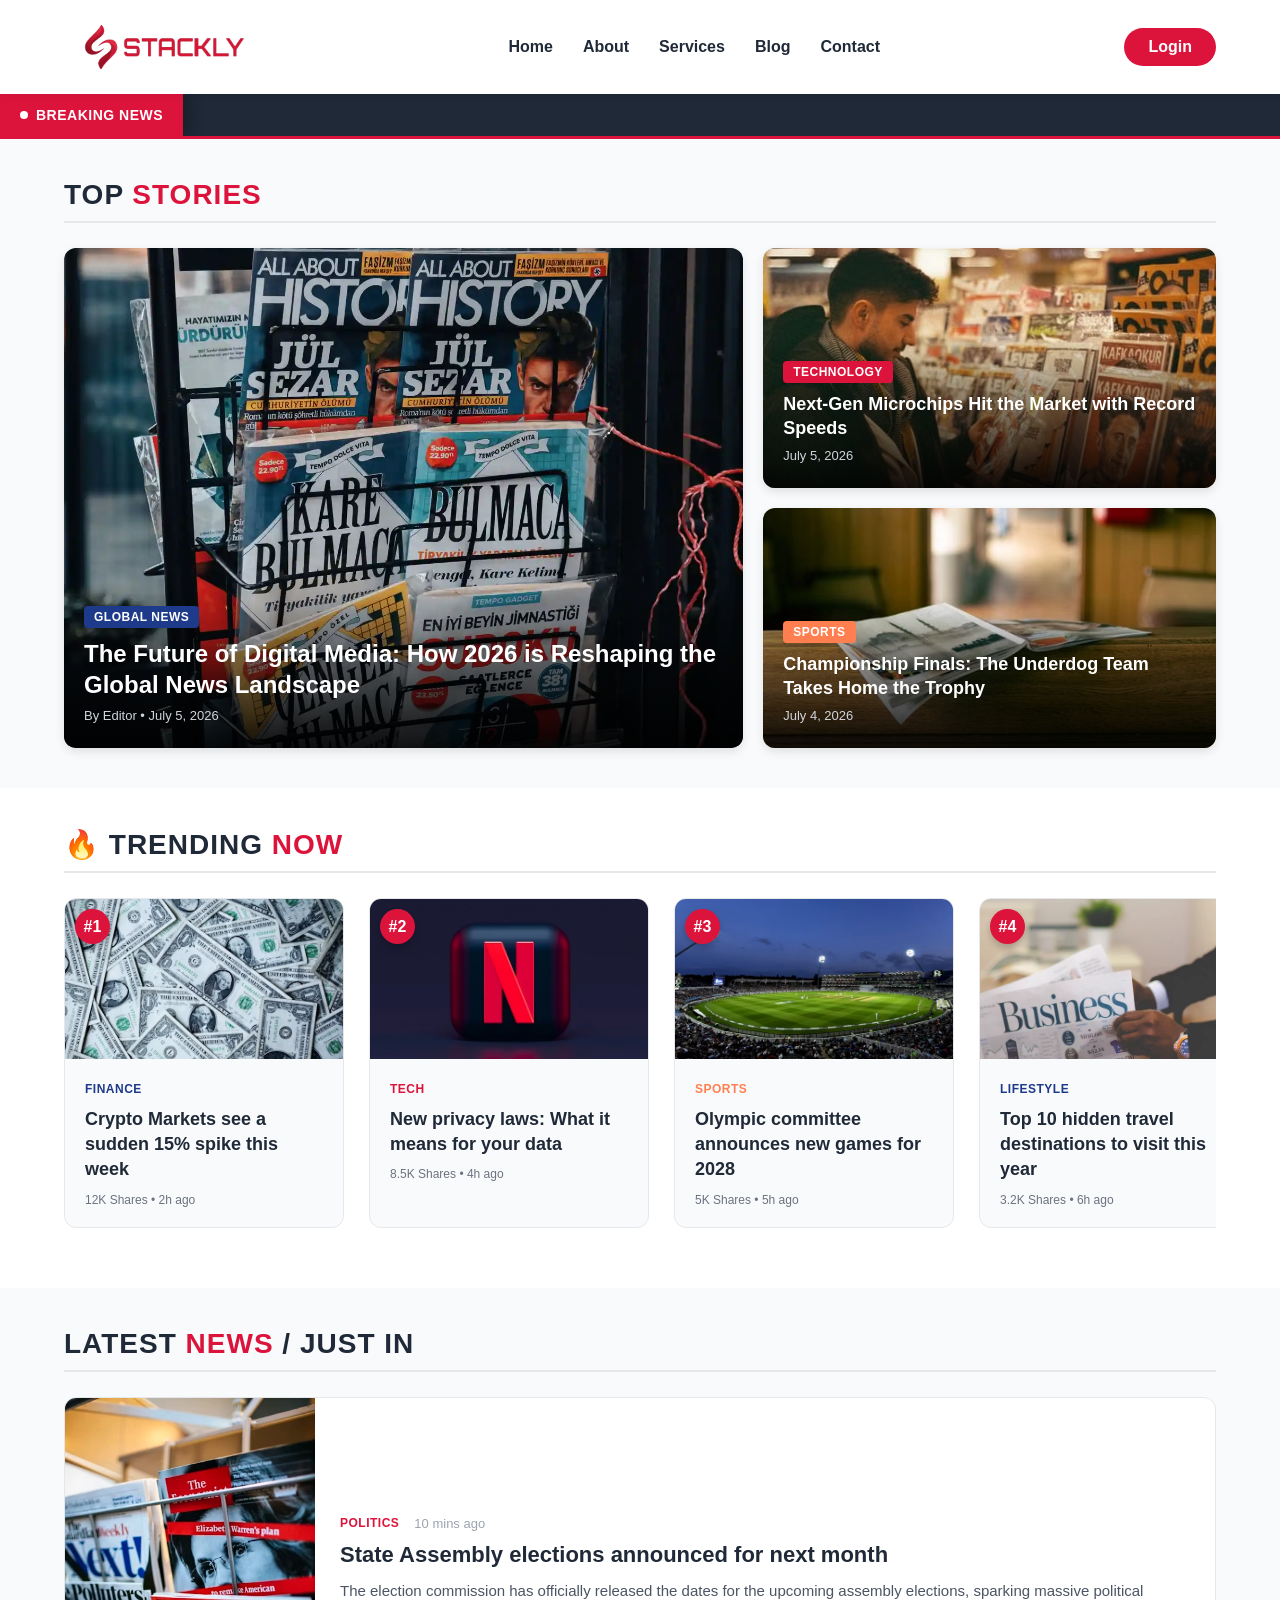
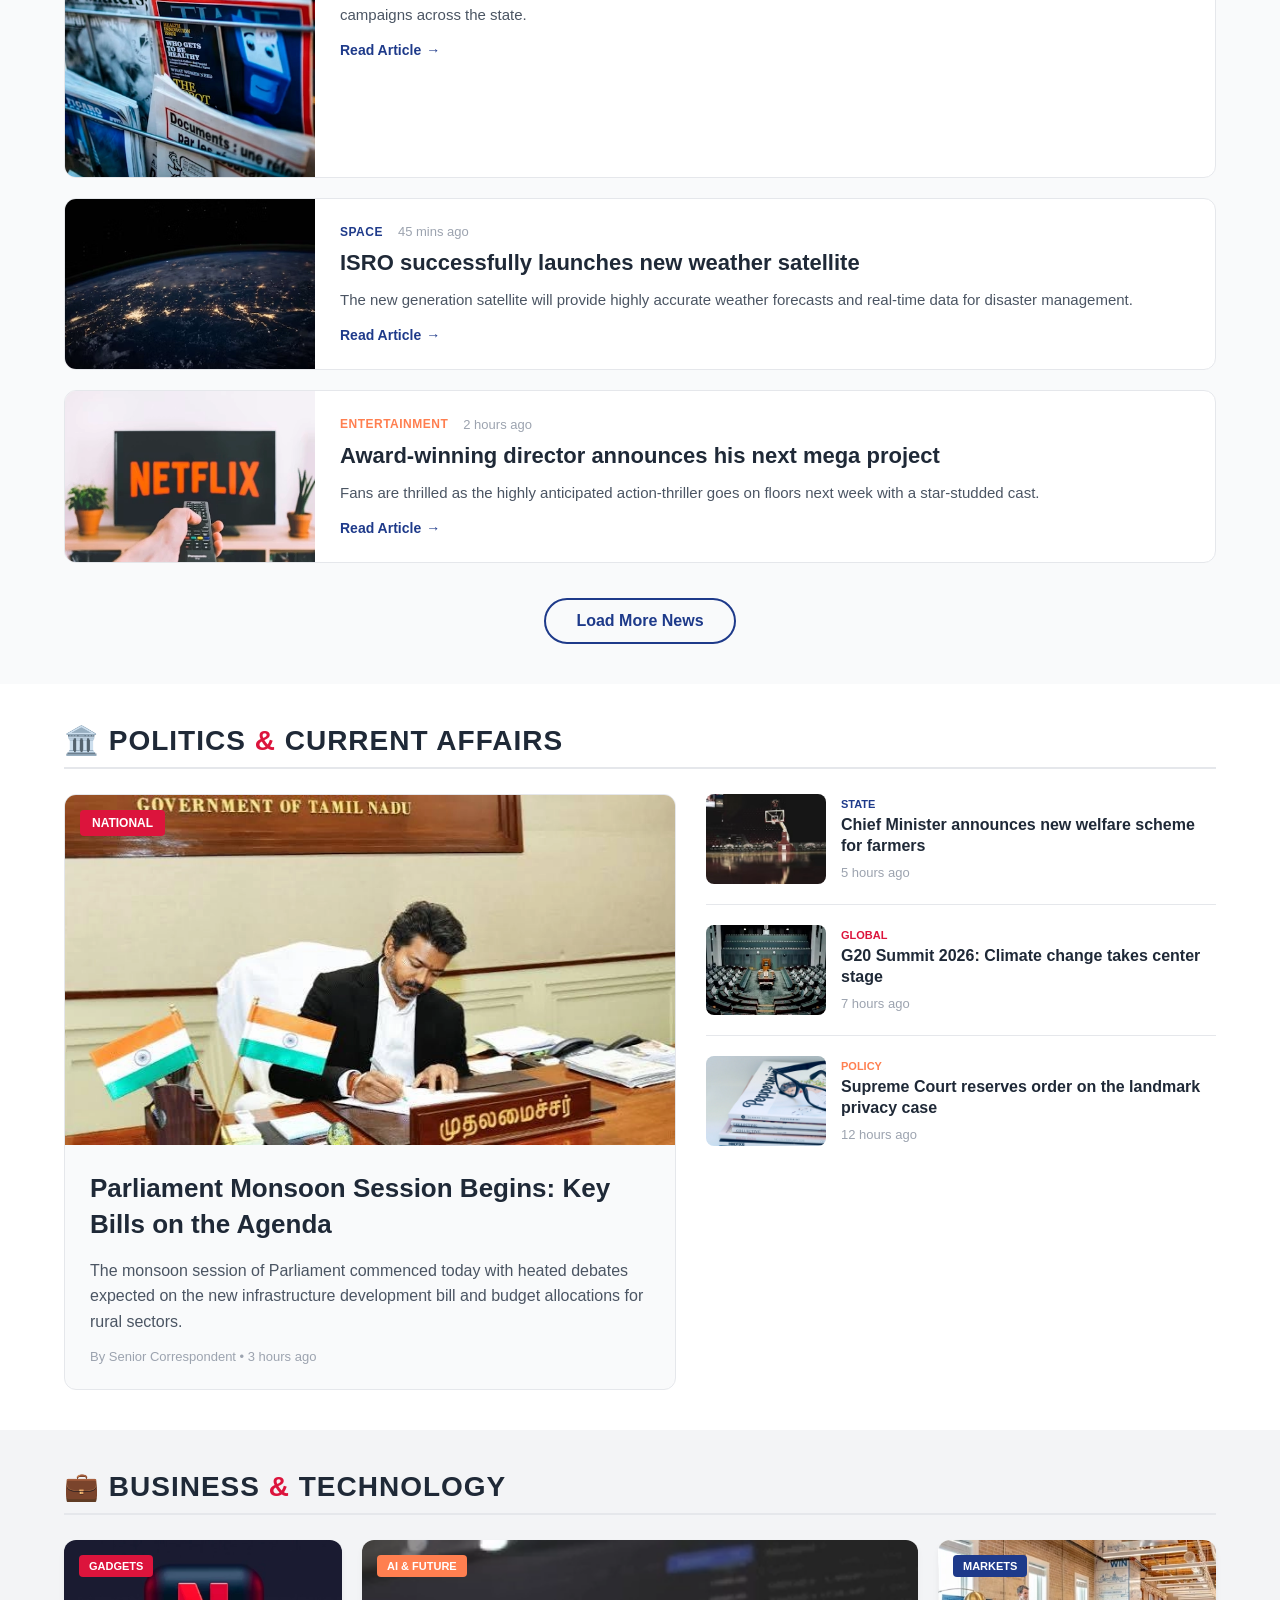
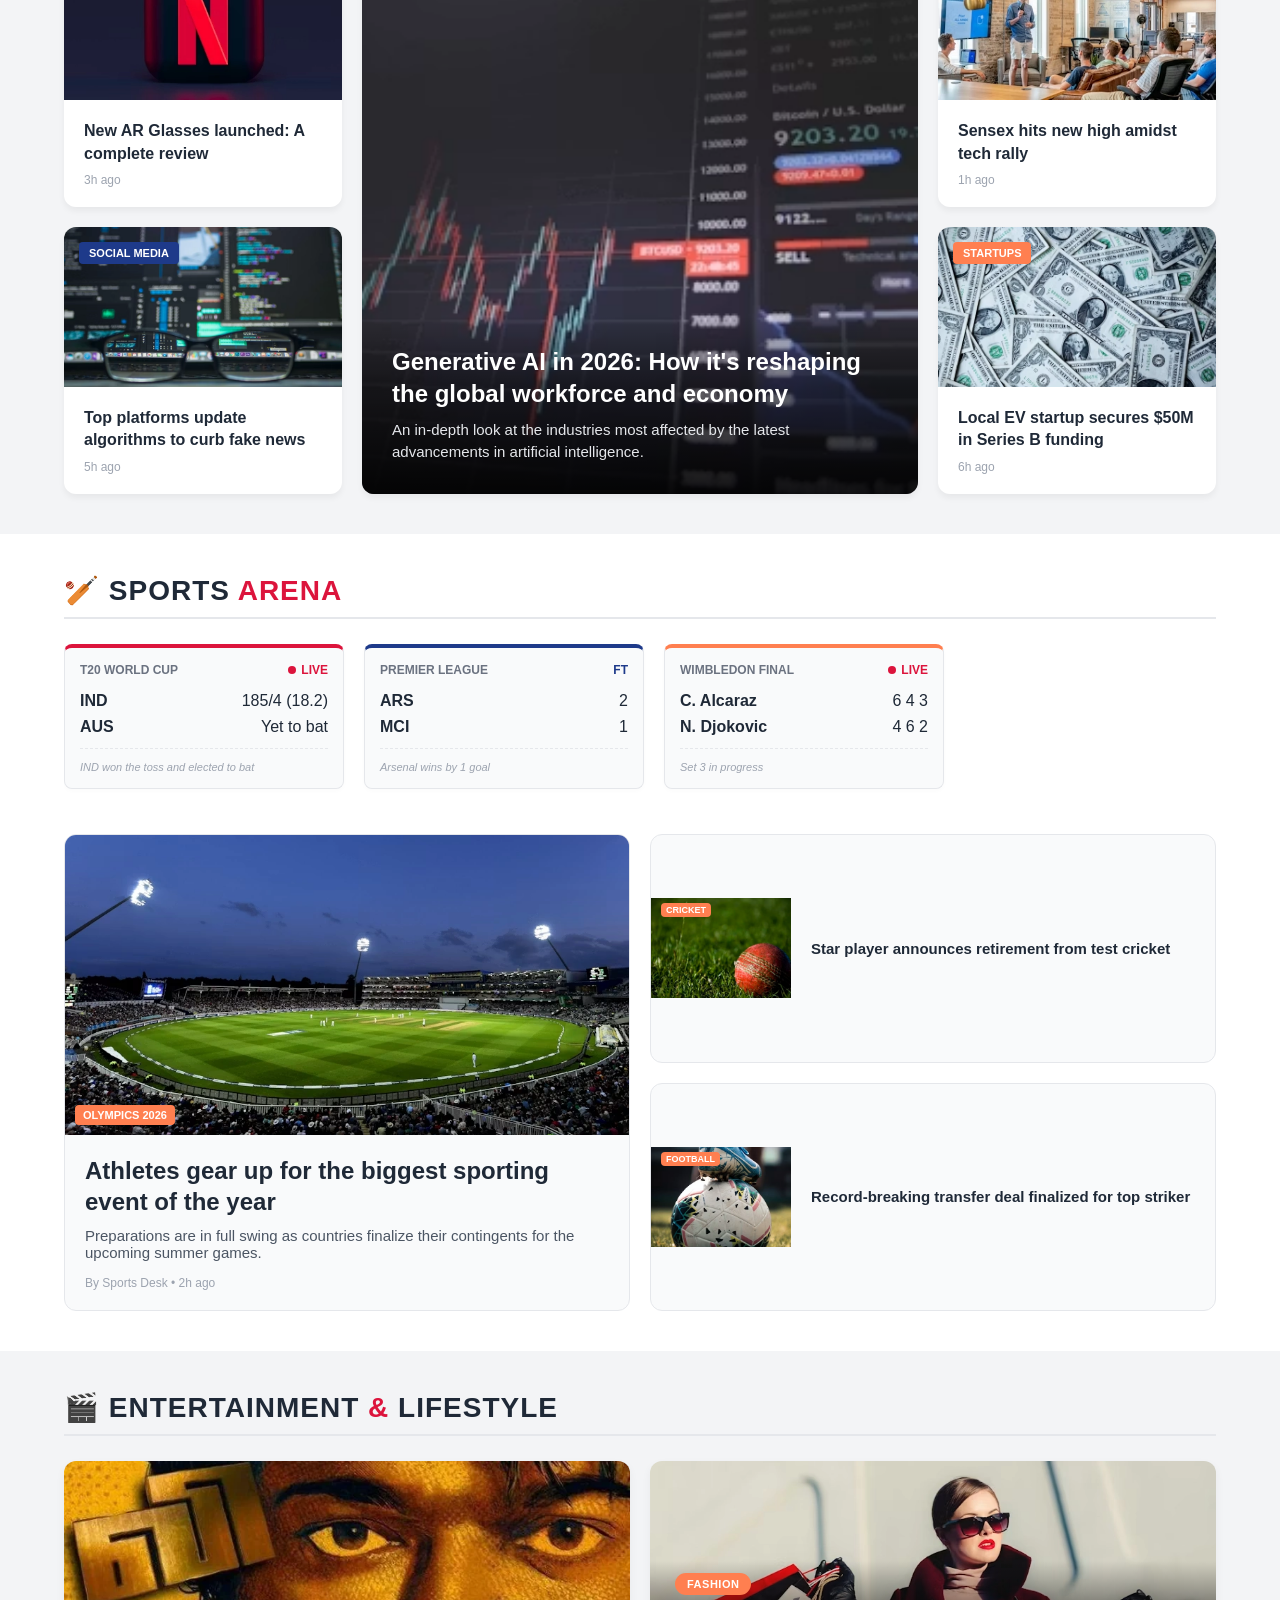
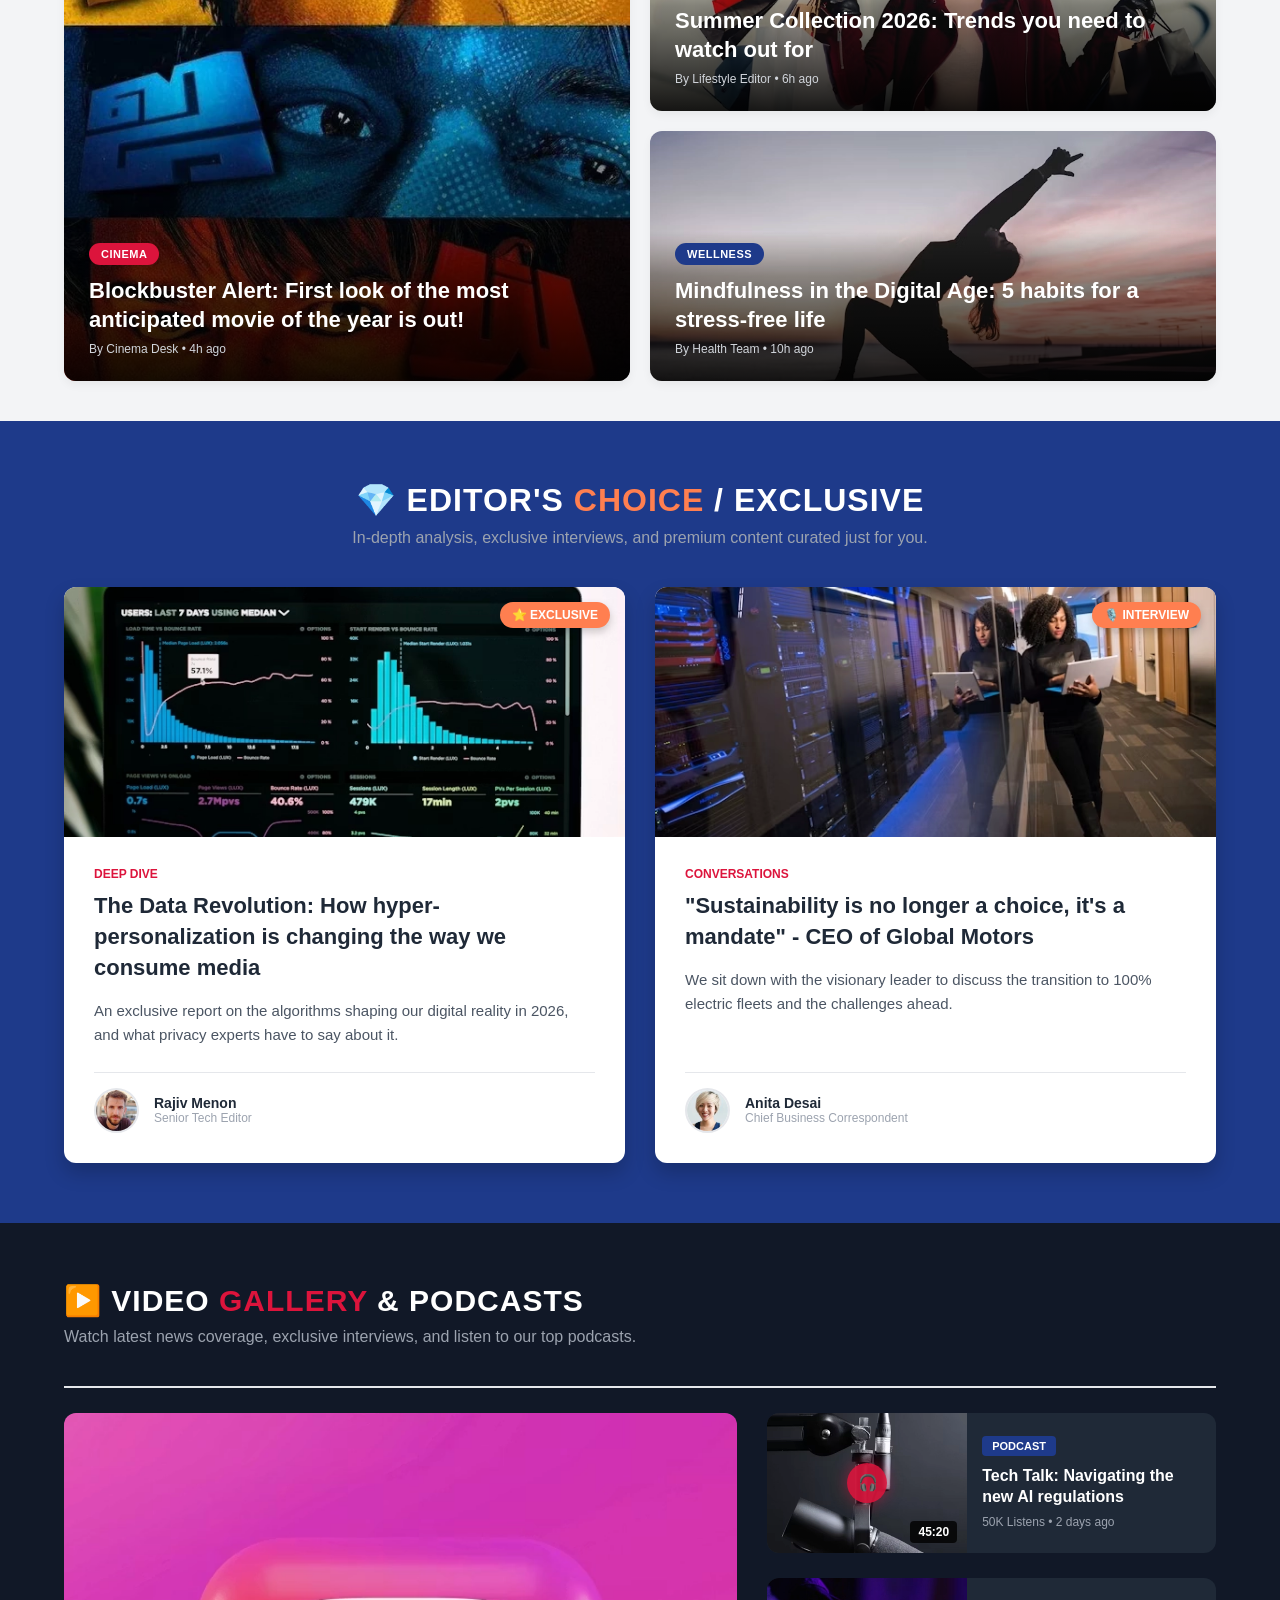
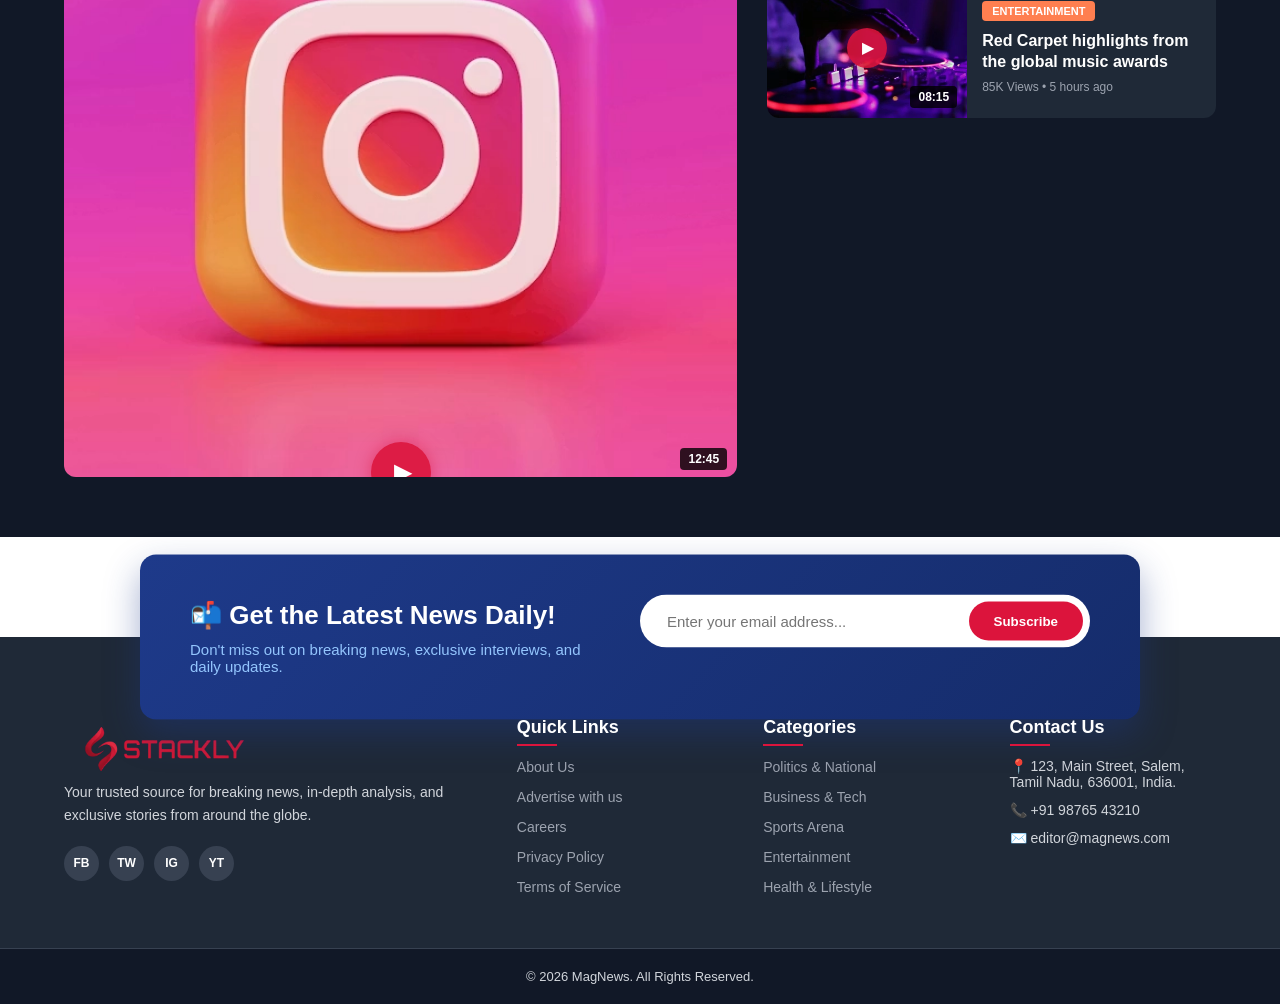
==== commit 6b8d57c6: "News and Magazine" ====
--- a/index.html
+++ b/index.html
@@ -13,12 +13,12 @@
 <body>
 
     <nav class="navbar">
-        <!-- Logo Section -->
+
         <a href="index.html" class="logo-container">
             <img src="./asset/redlogo.webp" alt="Company Logo" class="logo-img">
         </a>
 
-        <!-- Navigation Links -->
+
         <ul class="nav-links">
             <li><a href="index.html">Home</a></li>
             <li><a href="about.html">About</a></li>
@@ -29,7 +29,7 @@
 
         </ul>
 
-        <!-- Login Button & Mobile Menu Icon -->
+
         <div class="nav-right">
             <a href="login.html" class="login-btn">Login</a>
             <div class="hamburger" id="hamburger">
@@ -40,7 +40,7 @@
         </div>
     </nav>
 
-    <!-- Breaking News Section -->
+
     <div class="breaking-news-container">
         <div class="breaking-title">
             <span class="pulse-icon"></span> BREAKING NEWS
@@ -59,15 +59,15 @@
         </div>
     </div>
 
-    <!-- Top Stories / Spotlight Section -->
+
     <section class="top-stories-section">
-        <!-- Header Animation -->
+
         <div class="section-header" data-aos="fade-up" data-aos-duration="800">
             <h2>Top <span>Stories</span></h2>
         </div>
 
         <div class="spotlight-grid">
-            <!-- Main Highlighted News (Left Side) - Slides in from left -->
+
             <a href="404.html" class="news-card main-card" data-aos="fade-down" data-aos-duration="1000">
                 <img src="./asset/ne1.webp" alt="Main Story">
                 <div class="card-overlay">
@@ -80,9 +80,9 @@
                 </div>
             </a>
 
-            <!-- Side News Column (Right Side) -->
+
             <div class="side-news-wrapper">
-                <!-- Side News 1 - Slides in from right with a slight delay -->
+
                 <a href="404.html" class="news-card side-card" data-aos="fade-up" data-aos-duration="800"
                     data-aos-delay="200">
                     <img src="./asset/ne2.webp" alt="Tech Story">
@@ -95,7 +95,7 @@
                     </div>
                 </a>
 
-                <!-- Side News 2 - Slides in from right with more delay for staggered effect -->
+
                 <a href="404.html" class="news-card side-card" data-aos="fade-up" data-aos-duration="800"
                     data-aos-delay="400">
                     <img src="./asset/ne3.webp" alt="Sports Story">
@@ -111,17 +111,17 @@
         </div>
     </section>
 
-    <!-- Trending Now Section -->
+
     <section class="trending-section">
-        <!-- Header Animation -->
+
         <div class="section-header" data-aos="fade-down" data-aos-duration="800">
             <h2>🔥 Trending <span>Now</span></h2>
         </div>
 
-        <!-- Swipeable Container -->
+
         <div class="trending-carousel" id="trending-slider">
 
-            <!-- Trending Card 1 - First to appear -->
+
             <div class="trending-card" data-aos="fade-up" data-aos-duration="800" data-aos-delay="100">
                 <div class="card-img-wrapper">
                     <img src="./asset/ne4.webp" alt="Finance">
@@ -134,7 +134,7 @@
                 </div>
             </div>
 
-            <!-- Trending Card 2 - Appears shortly after Card 1 -->
+
             <div class="trending-card" data-aos="fade-up" data-aos-duration="800" data-aos-delay="250">
                 <div class="card-img-wrapper">
                     <img src="./asset/ne5.webp" alt="Social Media">
@@ -147,7 +147,7 @@
                 </div>
             </div>
 
-            <!-- Trending Card 3 - Appears shortly after Card 2 -->
+
             <div class="trending-card" data-aos="fade-up" data-aos-duration="800" data-aos-delay="400">
                 <div class="card-img-wrapper">
                     <img src="./asset/ne6.webp" alt="Sports">
@@ -160,7 +160,7 @@
                 </div>
             </div>
 
-            <!-- Trending Card 4 - Last to appear -->
+
             <div class="trending-card" data-aos="fade-up" data-aos-duration="800" data-aos-delay="550">
                 <div class="card-img-wrapper">
                     <img src="./asset/ne7.webp" alt="Travel">
@@ -176,16 +176,16 @@
         </div>
     </section>
 
-    <!-- Latest News / Just In Section -->
+
     <section class="latest-news-section">
-        <!-- Header Animation -->
+
         <div class="section-header" data-aos="fade-up" data-aos-duration="800">
             <h2>Latest <span>News</span> / Just In</h2>
         </div>
 
         <div class="latest-news-list">
 
-            <!-- News Item 1 - First to appear -->
+
             <article class="latest-item" data-aos="fade-up" data-aos-duration="800" data-aos-delay="100">
                 <div class="latest-img">
                     <img src="./asset/ne8.webp" alt="News Image">
@@ -202,7 +202,7 @@
                 </div>
             </article>
 
-            <!-- News Item 2 - Appears shortly after Item 1 -->
+
             <article class="latest-item" data-aos="fade-up" data-aos-duration="800" data-aos-delay="250">
                 <div class="latest-img">
                     <img src="./asset/ne9.webp" alt="News Image">
@@ -219,7 +219,7 @@
                 </div>
             </article>
 
-            <!-- News Item 3 - Appears shortly after Item 2 -->
+
             <article class="latest-item" data-aos="fade-up" data-aos-duration="800" data-aos-delay="400">
                 <div class="latest-img">
                     <img src="./asset/ne10.webp" alt="News Image">
@@ -238,21 +238,21 @@
 
         </div>
 
-        <!-- Load More Button Animation -->
+
         <div class="load-more-container" data-aos="zoom-in" data-aos-duration="800" data-aos-delay="500">
             <button class="load-more-btn" id="loadMoreBtn">Load More News</button>
         </div>
     </section>
-    <!-- Politics & Current Affairs Section -->
+
     <section class="politics-section">
-        <!-- Header Animation -->
+
         <div class="section-header" data-aos="fade-up" data-aos-duration="800">
             <h2>🏛️ Politics <span>&</span> Current Affairs</h2>
         </div>
 
         <div class="politics-container">
 
-            <!-- Left Side: Featured Political News - Slides in from left -->
+
             <article class="politics-featured" data-aos="fade-down" data-aos-duration="1000">
                 <div class="featured-img-wrapper">
                     <img src="./asset/ne12.webp" alt="Politics Featured">
@@ -266,10 +266,10 @@
                 </div>
             </article>
 
-            <!-- Right Side: List of Smaller News Items -->
+
             <div class="politics-list">
 
-                <!-- List Item 1 - Slides in from right -->
+
                 <article class="politics-list-item" data-aos="fade-up" data-aos-duration="800" data-aos-delay="200">
                     <div class="list-item-img">
                         <img src="./asset/ne13.webp" alt="State News">
@@ -281,7 +281,7 @@
                     </div>
                 </article>
 
-                <!-- List Item 2 - Slides in from right with delay -->
+
                 <article class="politics-list-item" data-aos="fade-up" data-aos-duration="800" data-aos-delay="400">
                     <div class="list-item-img">
                         <img src="./asset/ne14.webp" alt="Global News">
@@ -293,7 +293,7 @@
                     </div>
                 </article>
 
-                <!-- List Item 3 - Slides in from right with more delay -->
+
                 <article class="politics-list-item" data-aos="fade-up" data-aos-duration="800" data-aos-delay="600">
                     <div class="list-item-img">
                         <img src="./asset/ne15.webp" alt="Policy News">
@@ -309,16 +309,16 @@
         </div>
     </section>
 
-    <!-- Business & Technology Section -->
+
     <section class="biz-tech-section">
-        <!-- Header Animation -->
+
         <div class="section-header" data-aos="fade-up" data-aos-duration="800">
             <h2>💼 Business <span>&</span> Technology</h2>
         </div>
 
         <div class="biz-tech-grid">
 
-            <!-- Left Column: 2 Small Cards - Slides in from left -->
+
             <div class="biz-column side-column" data-aos="fade-down" data-aos-duration="800" data-aos-delay="200">
                 <a href="404.html" class="biz-card small-card">
                     <div class="biz-img-box">
@@ -343,7 +343,7 @@
                 </a>
             </div>
 
-            <!-- Center Column: 1 Large Main Card - Slides up from bottom -->
+
             <div class="biz-column center-column" data-aos="fade-up" data-aos-duration="800" data-aos-delay="400">
                 <a href="404.html" class="biz-card large-card">
                     <div class="biz-img-box">
@@ -358,7 +358,7 @@
                 </a>
             </div>
 
-            <!-- Right Column: 2 Small Cards - Slides in from right -->
+
             <div class="biz-column side-column" data-aos="fade-up" data-aos-duration="800" data-aos-delay="600">
                 <a href="404.html" class="biz-card small-card">
                     <div class="biz-img-box">
@@ -386,17 +386,17 @@
         </div>
     </section>
 
-    <!-- Sports Arena Section -->
+
     <section class="sports-section">
-        <!-- Header Animation -->
+
         <div class="section-header" data-aos="fade-up" data-aos-duration="800">
             <h2>🏏 Sports <span>Arena</span></h2>
         </div>
 
-        <!-- Live Scores Horizontal Scroll -->
+
         <div class="live-scores-container">
 
-            <!-- Score Card 1 - Slides in from left -->
+
             <div class="score-card border-red" data-aos="fade-up" data-aos-duration="800" data-aos-delay="100">
                 <div class="score-header">
                     <span class="tournament">T20 World Cup</span>
@@ -415,7 +415,7 @@
                 <div class="match-status">IND won the toss and elected to bat</div>
             </div>
 
-            <!-- Score Card 2 - Slides in from left (with delay) -->
+
             <div class="score-card border-blue" data-aos="fade-up" data-aos-duration="800" data-aos-delay="300">
                 <div class="score-header">
                     <span class="tournament">Premier League</span>
@@ -434,7 +434,7 @@
                 <div class="match-status">Arsenal wins by 1 goal</div>
             </div>
 
-            <!-- Score Card 3 - Slides in from left (with more delay) -->
+
             <div class="score-card border-orange" data-aos="fade-up" data-aos-duration="800" data-aos-delay="500">
                 <div class="score-header">
                     <span class="tournament">Wimbledon Final</span>
@@ -453,12 +453,12 @@
                 <div class="match-status">Set 3 in progress</div>
             </div>
 
-        </div> <!-- End Live Scores -->
-
-        <!-- Sports News Grid -->
+        </div>
+
+
         <div class="sports-news-grid">
 
-            <!-- Large Sports News - Slides in from left -->
+
             <a href="404.html" class="sports-card large-sports" data-aos="fade-down" data-aos-duration="800"
                 data-aos-delay="200">
                 <div class="sports-img">
@@ -473,7 +473,7 @@
                 </div>
             </a>
 
-            <!-- Small Sports News 1 - Slides in from right -->
+
             <a href="404.html" class="sports-card small-sports" data-aos="fade-up" data-aos-duration="800"
                 data-aos-delay="400">
                 <div class="sports-img">
@@ -485,7 +485,7 @@
                 </div>
             </a>
 
-            <!-- Small Sports News 2 - Slides in from right (with delay) -->
+
             <a href="404.html" class="sports-card small-sports" data-aos="fade-up" data-aos-duration="800"
                 data-aos-delay="600">
                 <div class="sports-img">
@@ -500,19 +500,19 @@
         </div>
     </section>
 
-    <!-- Entertainment & Lifestyle Section -->
+
     <section class="ent-section">
-        <!-- Header Animation -->
+
         <div class="section-header" data-aos="fade-up" data-aos-duration="800">
             <h2>🎬 Entertainment <span>&</span> Lifestyle</h2>
         </div>
 
         <div class="ent-grid">
 
-            <!-- Left: Tall Card (Cinema/Movies) - Slides in from left -->
+
             <a href="404.html" class="ent-card tall-card" data-aos="fade-down" data-aos-duration="800"
                 data-aos-delay="200">
-                <img src="./asset/em1.webp" alt="Cinema">
+                <img src="./asset/vij.webp" alt="Cinema">
                 <div class="ent-overlay">
                     <span class="ent-tag bg-red">Cinema</span>
                     <h3>Blockbuster Alert: First look of the most anticipated movie of the year is out!</h3>
@@ -520,7 +520,7 @@
                 </div>
             </a>
 
-            <!-- Right Top: Wide Card (Fashion) - Slides in from right -->
+
             <a href="404.html" class="ent-card wide-card" data-aos="fade-up" data-aos-duration="800"
                 data-aos-delay="400">
                 <img src="./asset/em2.webp" alt="Fashion">
@@ -531,7 +531,7 @@
                 </div>
             </a>
 
-            <!-- Right Bottom: Wide Card (Health & Wellness) - Slides in from right with delay -->
+
             <a href="404.html" class="ent-card wide-card" data-aos="fade-up" data-aos-duration="800"
                 data-aos-delay="600">
                 <img src="./asset/em3.webp" alt="Wellness">
@@ -545,9 +545,9 @@
         </div>
     </section>
 
-    <!-- Editor's Choice / Exclusive Section -->
+
     <section class="editor-choice-section">
-        <!-- Header Animation -->
+
         <div class="editor-header" data-aos="fade-up" data-aos-duration="800">
             <h2>💎 Editor's <span>Choice</span> / Exclusive</h2>
             <p>In-depth analysis, exclusive interviews, and premium content curated just for you.</p>
@@ -555,7 +555,7 @@
 
         <div class="editor-grid">
 
-            <!-- Editor's Pick 1 - Fades up first -->
+
             <a href="404.html" class="editor-card" data-aos="fade-up" data-aos-duration="800" data-aos-delay="200">
                 <div class="editor-img">
                     <img src="./asset/em4.webp" alt="Data Science">
@@ -576,7 +576,7 @@
                 </div>
             </a>
 
-            <!-- Editor's Pick 2 - Fades up with a slight delay -->
+
             <a href="404.html" class="editor-card" data-aos="fade-up" data-aos-duration="800" data-aos-delay="400">
                 <div class="editor-img">
                     <img src="./asset/em6.webp" alt="Interview">
@@ -599,9 +599,9 @@
 
         </div>
     </section>
-    <!-- Video Gallery & Podcasts Section -->
+
     <section class="media-section">
-        <!-- Header Animation -->
+
         <div class="section-header dark-header" data-aos="fade-up" data-aos-duration="800">
             <h2>▶️ Video <span>Gallery</span> & Podcasts</h2>
             <p>Watch latest news coverage, exclusive interviews, and listen to our top podcasts.</p>
@@ -609,7 +609,7 @@
 
         <div class="media-grid">
 
-            <!-- Main Featured Video (Left) - Slides in from left -->
+
             <div class="media-card main-video" data-aos="fade-down" data-aos-duration="800" data-aos-delay="200"
                 onclick="openVideoModal('https://www.youtube.com/embed/dQw4w9WgXcQ')">
                 <a href="404.html" class="media-img">
@@ -626,10 +626,10 @@
                 </div>
             </div>
 
-            <!-- Side Media Column (Right) -->
+
             <div class="media-side-column">
 
-                <!-- Podcast / Video 1 - Slides in from right -->
+
                 <div class="media-card small-media" data-aos="fade-up" data-aos-duration="800" data-aos-delay="400"
                     onclick="openVideoModal('https://www.youtube.com/embed/tgbNymZ7vqY')">
                     <a href="404.html" class="media-img">
@@ -646,7 +646,7 @@
                     </div>
                 </div>
 
-                <!-- Podcast / Video 2 - Slides in from right with more delay -->
+
                 <div class="media-card small-media" data-aos="fade-up" data-aos-duration="800" data-aos-delay="600"
                     onclick="openVideoModal('https://www.youtube.com/embed/tgbNymZ7vqY')">
                     <a href="404.html" class="media-img">
@@ -666,7 +666,7 @@
             </div>
         </div>
 
-        <!-- Video Modal (Popup) - Kept as is without AOS since it toggles on click -->
+
         <div id="videoModal" class="video-modal">
             <div class="modal-content">
                 <span class="close-modal"></span>
@@ -678,10 +678,10 @@
         </div>
     </section>
 
-    <!-- Newsletter & Footer Section -->
+
     <footer class="site-footer">
 
-        <!-- Floating Newsletter Box -->
+
         <div class="newsletter-wrapper">
             <div class="newsletter-card">
                 <div class="nl-content">
@@ -689,22 +689,22 @@
                     <p>Don't miss out on breaking news, exclusive interviews, and daily updates.</p>
                 </div>
 
-                <!-- Form Starts Here -->
+
                 <div class="form-container">
                     <form class="nl-form" id="newsletterForm" novalidate>
                         <input type="email" id="nl-email" placeholder="Enter your email address...">
                         <button type="submit" class="nl-btn">Subscribe</button>
                     </form>
-                    <!-- Message Output Box -->
+
                     <div id="nl-message" class="nl-message"></div>
                 </div>
             </div>
         </div>
 
-        <!-- Main Footer Content -->
+
         <div class="footer-container">
 
-            <!-- Column 1: Brand -->
+
             <div class="footer-col brand-col">
                 <a href="index.html" class="logo-container">
                     <img src="./asset/redlogo.webp" alt="Company Logo" class="logo-img">
@@ -719,7 +719,7 @@
                 </div>
             </div>
 
-            <!-- Column 2: Quick Links -->
+
             <div class="footer-col">
                 <h4>Quick Links</h4>
                 <ul class="footer-links">
@@ -731,7 +731,7 @@
                 </ul>
             </div>
 
-            <!-- Column 3: Categories -->
+
             <div class="footer-col">
                 <h4>Categories</h4>
                 <ul class="footer-links">
@@ -743,7 +743,7 @@
                 </ul>
             </div>
 
-            <!-- Column 4: Contact -->
+
             <div class="footer-col contact-col">
                 <h4>Contact Us</h4>
                 <p>📍 123, Main Street, Salem, Tamil Nadu, 636001, India.</p>
@@ -753,7 +753,7 @@
 
         </div>
 
-        <!-- Copyright Bar -->
+
         <div class="footer-bottom">
             <p>&copy; 2026 MagNews. All Rights Reserved.</p>
         </div>
@@ -764,7 +764,7 @@
     <script>
         const ticker = document.getElementById('ticker-content');
 
-        // Mobile screens-la touch panna text pause aagum, release panna thirumba odum
+
         ticker.addEventListener('touchstart', () => {
             ticker.style.animationPlayState = 'paused';
         });
@@ -778,7 +778,7 @@
         let startX;
         let scrollLeft;
 
-        // When mouse is clicked down
+
         slider.addEventListener('mousedown', (e) => {
             isDown = true;
             slider.classList.add('active');
@@ -787,19 +787,19 @@
             scrollLeft = slider.scrollLeft;
         });
 
-        // When mouse leaves the slider area
+
         slider.addEventListener('mouseleave', () => {
             isDown = false;
             slider.style.cursor = 'grab';
         });
 
-        // When mouse is released
+
         slider.addEventListener('mouseup', () => {
             isDown = false;
             slider.style.cursor = 'grab';
         });
 
-        // When dragging the mouse
+
         slider.addEventListener('mousemove', (e) => {
             if (!isDown) return;
             e.preventDefault();
@@ -811,34 +811,34 @@
         const loadMoreBtn = document.getElementById('loadMoreBtn');
 
         loadMoreBtn.addEventListener('click', function () {
-            // Change text to show loading state
+
             this.innerHTML = "Loading... ⏳";
 
-            // Simulate fetching data for 1.5 seconds
+
             setTimeout(() => {
                 this.innerHTML = "Load More News";
-                // Here you would normally append new HTML articles to the .latest-news-list
+
                 alert("More news loaded!"); // Just a test alert
             }, 1500);
         });
 
-        // Get modal elements
+
         const videoModal = document.getElementById('videoModal');
         const videoPlayer = document.getElementById('videoPlayer');
 
-        // Function to open the modal and set the video URL
+
         function openVideoModal(videoUrl) {
-            videoPlayer.src = videoUrl + "?autoplay=1"; // Auto-plays the video
-            videoModal.style.display = 'flex'; // Shows the modal
+            videoPlayer.src = videoUrl + "?autoplay=1"; 
+            videoModal.style.display = 'flex'; 
         }
 
-        // Function to close the modal and stop the video
+
         function closeVideoModal() {
             videoModal.style.display = 'none';
-            videoPlayer.src = ""; // Clears the src to stop the video from playing in background
+            videoPlayer.src = ""; 
         }
 
-        // Close the modal if the user clicks anywhere outside the video area
+
         window.addEventListener('click', function (event) {
             if (event.target === videoModal) {
                 closeVideoModal();
@@ -846,8 +846,8 @@
         });
 
         AOS.init({
-            once: true, /* Animation happens only once when scrolling down */
-            offset: 100 /* Triggers animation slightly before the element is fully in view */
+            once: true,
+            offset: 100
         });
     </script>
 
--- a/style.css
+++ b/style.css
@@ -1,1711 +1,1790 @@
-/* Breaking News Main Container */
-.breaking-news-container {
-    display: flex;
-    align-items: center;
-    background-color: #1F2937; /* Dark Charcoal Background */
-    height: 45px;
-    overflow: hidden;
-    border-bottom: 3px solid #DC143C; /* Crimson Red Accent Line */
-    font-family: inherit;
-}
-
-/* Red Label Styling */
-.breaking-title {
-    background-color: #DC143C; /* Crimson Red */
-    color: #FFFFFF;
-    font-weight: 800;
-    font-size: 14px;
-    padding: 0 20px;
-    height: 100%;
-    display: flex;
-    align-items: center;
-    white-space: nowrap;
-    z-index: 10;
-    box-shadow: 5px 0 15px rgba(0, 0, 0, 0.3);
-    position: relative;
-    letter-spacing: 0.5px;
-}
-
-/* Live Pulse Animation for "Breaking" effect */
-.pulse-icon {
-    width: 8px;
-    height: 8px;
-    background-color: #FFFFFF;
-    border-radius: 50%;
-    margin-right: 8px;
-    display: inline-block;
-    animation: pulse 1.5s infinite;
-}
-
-@keyframes pulse {
-    0% { transform: scale(0.9); opacity: 0.7; }
-    50% { transform: scale(1.2); opacity: 1; box-shadow: 0 0 8px #FFF; }
-    100% { transform: scale(0.9); opacity: 0.7; }
-}
-
-/* Ticker Window Wrapper */
-.ticker-wrapper {
-    overflow: hidden;
-    width: 100%;
-    height: 100%;
-    display: flex;
-    align-items: center;
-    position: relative;
-}
-
-/* Continuous Scrolling Animation Layer */
-.ticker-content {
-    display: flex;
-    white-space: nowrap;
-    position: absolute;
-    padding-left: 100%; /* Starts animation right outside the view box */
-    animation: ticker-scroll 25s linear infinite;
-}
-
-/* CSS Keyframe for continuous left movement */
-@keyframes ticker-scroll {
-    0% { transform: translate3d(0, 0, 0); }
-    100% { transform: translate3d(-100%, 0, 0); }
-}
-
-/* Pause animation on desktop hover or active focus */
-.ticker-content:hover {
-    animation-play-state: paused;
-    cursor: pointer;
-}
-
-/* News Item Typography */
-.ticker-item {
-    padding: 0 40px;
-    font-size: 14px;
-    font-weight: 500;
-}
-
-.ticker-item a {
-    color: #F9FAFB; /* Off white text for dark bg */
-    text-decoration: none;
-    transition: color 0.2s ease;
-}
-
-/* Accent Highlight on individual item hover */
-.ticker-item a:hover {
-    color: #FF7F50; /* Coral/Orange accent */
-}
-
-/* Mobile Responsiveness Adjustment */
-@media (max-width: 768px) {
-    .breaking-title {
-        font-size: 12px;
-        padding: 0 12px;
-    }
-    .ticker-item {
-        font-size: 13px;
-        padding: 0 25px;
-    }
-    .breaking-news-container {
-        height: 40px; /* Slight compact size for mobile screen */
-    }
-}
-
-/* Section Container & Header */
-.top-stories-section {
-    padding: 40px 5%;
-    background-color: #F9FAFB; /* Light Gray Background for Readability */
-}
-
-.section-header {
-    margin-bottom: 25px;
-    border-bottom: 2px solid #E5E7EB;
-    padding-bottom: 10px;
-}
-
-.section-header h2 {
-    font-size: 28px;
-    color: #1F2937; /* Dark Charcoal */
-    font-weight: 800;
-    text-transform: uppercase;
-    letter-spacing: 1px;
-}
-
-.section-header h2 span {
-    color: #DC143C; /* Crimson Red */
-}
-
-/* Spotlight Grid Layout */
-.spotlight-grid {
-    display: grid;
-    grid-template-columns: 1.5fr 1fr; /* Main card takes more space */
-    gap: 20px;
-}
-
-.side-news-wrapper {
-    display: flex;
-    flex-direction: column;
-    gap: 20px;
-}
-
-/* Universal News Card Styling */
-.news-card {
-    position: relative;
-    display: block;
-    border-radius: 12px;
-    overflow: hidden;
-    text-decoration: none;
-    box-shadow: 0 4px 10px rgba(0,0,0,0.1);
-}
-
-.news-card img {
-    width: 100%;
-    height: 100%;
-    object-fit: cover;
-    transition: transform 0.5s ease;
-}
-
-/* Hover Zoom Effect */
-.news-card:hover img {
-    transform: scale(1.08);
-}
-
-/* Dark Gradient Overlay for Text Readability */
-.card-overlay {
-    position: absolute;
-    bottom: 0;
-    left: 0;
-    width: 100%;
-    padding: 25px 20px;
-    background: linear-gradient(to top, rgba(0, 0, 0, 0.9) 0%, rgba(0, 0, 0, 0.4) 60%, rgba(0, 0, 0, 0) 100%);
-    display: flex;
-    flex-direction: column;
-    justify-content: flex-end;
-}
-
-/* Heights for Cards */
-.main-card {
-    height: 500px;
-}
-.side-card {
-    height: 240px; /* Two of these fit nicely next to the main card */
-}
-
-/* Category Tags */
-.category-tag {
-    align-self: flex-start;
-    color: #FFF;
-    font-size: 12px;
-    font-weight: 700;
-    padding: 4px 10px;
-    border-radius: 4px;
-    text-transform: uppercase;
-    margin-bottom: 10px;
-    letter-spacing: 0.5px;
-}
-
-.tag-blue { background-color: #1E3A8A; } /* Royal Blue */
-.tag-red { background-color: #DC143C; } /* Crimson Red */
-.tag-orange { background-color: #FF7F50; } /* Vibrant Orange */
-
-/* Text Styling Inside Overlay */
-.card-title {
-    color: #FFFFFF;
-    font-size: 24px;
-    font-weight: 700;
-    line-height: 1.3;
-    margin-bottom: 8px;
-    transition: color 0.3s ease;
-}
-
-.side-card .card-title {
-    font-size: 18px; /* Smaller title for side cards */
-}
-
-/* Title Color Change on Hover */
-.news-card:hover .card-title {
-    color: #FF7F50;
-}
-
-.card-meta {
-    color: #D1D5DB; /* Light Gray Text */
-    font-size: 13px;
-    font-weight: 500;
-}
-
-/* Mobile Responsiveness */
-@media (max-width: 900px) {
-    .spotlight-grid {
-        grid-template-columns: 1fr; /* Stacks everything in one column */
-    }
-    
-    .main-card {
-        height: 400px;
-    }
-    
-    .side-card {
-        height: 250px;
-    }
-    
-    .card-title {
-        font-size: 20px;
-    }
-}
-
-@media (max-width: 480px) {
-    .main-card {
-        height: 350px;
-    }
-}
-
-/* Trending Section Base */
-.trending-section {
-    padding: 40px 5%;
-    background-color: #FFFFFF;
-}
-
-/* Horizontal Scroll Container */
-.trending-carousel {
-    display: flex;
-    gap: 25px;
-    overflow-x: auto;
-    padding-bottom: 20px; /* Space for box-shadow and scrollbar */
-    scroll-behavior: smooth;
-    -webkit-overflow-scrolling: touch; /* Smooth scroll on iOS */
-    cursor: grab; /* Shows drag cursor on desktop */
-}
-
-/* Customizing the Scrollbar */
-.trending-carousel::-webkit-scrollbar {
-    height: 6px;
-}
-.trending-carousel::-webkit-scrollbar-track {
-    background-color: #F3F4F6;
-    border-radius: 10px;
-}
-.trending-carousel::-webkit-scrollbar-thumb {
-    background-color: #DC143C; /* Crimson Red scrollbar */
-    border-radius: 10px;
-}
-
-/* Individual Trending Card */
-.trending-card {
-    min-width: 280px; /* Fixed width for horizontal scroll */
-    background-color: #F9FAFB;
-    border-radius: 12px;
-    overflow: hidden;
-    border: 1px solid #E5E7EB;
-    transition: transform 0.3s ease, box-shadow 0.3s ease;
-}
-
-.trending-card:hover {
-    transform: translateY(-8px); /* Card lifts up on hover */
-    box-shadow: 0 12px 20px rgba(0, 0, 0, 0.08);
-}
-
-/* Image Wrapper & Rank Badge */
-.card-img-wrapper {
-    position: relative;
-    height: 160px;
-    overflow: hidden;
-}
-
-.card-img-wrapper img {
-    width: 100%;
-    height: 100%;
-    object-fit: cover;
-    transition: transform 0.5s ease;
-}
-
-.trending-card:hover .card-img-wrapper img {
-    transform: scale(1.1);
-}
-
-/* The #1, #2 Badge */
-.trending-rank {
-    position: absolute;
-    top: 10px;
-    left: 10px;
-    background-color: #DC143C;
-    color: white;
-    font-size: 16px;
-    font-weight: 800;
-    width: 35px;
-    height: 35px;
-    display: flex;
-    align-items: center;
-    justify-content: center;
-    border-radius: 50%;
-    box-shadow: 0 4px 6px rgba(0,0,0,0.2);
-}
-
-/* Content Area */
-.trending-content {
-    padding: 20px;
-}
-
-.category-text {
-    font-size: 12px;
-    font-weight: 700;
-    text-transform: uppercase;
-    letter-spacing: 0.5px;
-}
-.text-blue { color: #1E3A8A; }
-.text-red { color: #DC143C; }
-.text-orange { color: #FF7F50; }
-
-.trending-content h4 {
-    margin: 10px 0;
-    line-height: 1.4;
-}
-
-.trending-content h4 a {
-    text-decoration: none;
-    color: #1F2937;
-    font-size: 18px;
-    font-weight: 700;
-    transition: color 0.2s ease;
-}
-
-.trending-content h4 a:hover {
-    color: #1E3A8A; /* Hover color changes to Royal Blue */
-}
-
-.trending-meta {
-    font-size: 12px;
-    color: #6B7280;
-    font-weight: 500;
-}
-
-/* Latest News Section Base */
-.latest-news-section {
-    padding: 40px 5%;
-    background-color: #F9FAFB; /* Light background to separate from Trending */
-}
-
-/* List Container */
-.latest-news-list {
-    display: flex;
-    flex-direction: column;
-    gap: 20px; /* Space between each news item */
-}
-
-/* Individual News Article */
-.latest-item {
-    display: flex;
-    background-color: #FFFFFF;
-    border-radius: 12px;
-    overflow: hidden;
-    border: 1px solid #E5E7EB;
-    transition: transform 0.3s ease, box-shadow 0.3s ease;
-}
-
-/* Hover Effect for the entire row */
-.latest-item:hover {
-    box-shadow: 0 8px 15px rgba(0, 0, 0, 0.05);
-    transform: translateY(-3px);
-}
-
-/* Image on the left */
-.latest-img {
-    width: 250px;
-    flex-shrink: 0; /* Prevents image from shrinking */
-    overflow: hidden;
-}
-
-.latest-img img {
-    width: 100%;
-    height: 100%;
-    object-fit: cover;
-    transition: transform 0.5s ease;
-}
-
-.latest-item:hover .latest-img img {
-    transform: scale(1.1);
-}
-
-/* Content on the right */
-.latest-content {
-    padding: 25px;
-    display: flex;
-    flex-direction: column;
-    justify-content: center;
-}
-
-/* Meta info (Category & Time) */
-.latest-meta {
-    display: flex;
-    align-items: center;
-    gap: 15px;
-    margin-bottom: 10px;
-}
-
-.time-stamp {
-    font-size: 13px;
-    color: #9CA3AF; /* Light gray for time */
-    font-weight: 500;
-}
-
-/* Title & Description */
-.latest-content h3 {
-    margin-bottom: 10px;
-    line-height: 1.3;
-}
-
-.latest-content h3 a {
-    text-decoration: none;
-    color: #1F2937;
-    font-size: 22px;
-    font-weight: 700;
-    transition: color 0.2s ease;
-}
-
-.latest-content h3 a:hover {
-    color: #DC143C; /* Crimson Red on hover */
-}
-
-.latest-content p {
-    color: #4B5563; /* Medium gray for description */
-    font-size: 15px;
-    line-height: 1.6;
-    margin-bottom: 15px;
-}
-
-/* Read More Link */
-.read-more {
-    text-decoration: none;
-    color: #1E3A8A; /* Royal Blue */
-    font-weight: 700;
-    font-size: 14px;
-    display: inline-flex;
-    align-items: center;
-    gap: 5px;
-    transition: gap 0.3s ease, color 0.3s ease;
-}
-
-.read-more:hover {
-    color: #DC143C;
-    gap: 10px; /* Arrow moves slightly to the right on hover */
-}
-
-/* Load More Button Styling */
-.load-more-container {
-    text-align: center;
-    margin-top: 35px;
-}
-
-.load-more-btn {
-    padding: 12px 30px;
-    background-color: transparent;
-    color: #1E3A8A; /* Royal Blue */
-    border: 2px solid #1E3A8A;
-    border-radius: 25px;
-    font-size: 16px;
-    font-weight: 700;
-    cursor: pointer;
-    transition: all 0.3s ease;
-}
-
-.load-more-btn:hover {
-    background-color: #1E3A8A;
-    color: #FFFFFF;
-}
-
-/* Mobile Responsiveness */
-@media (max-width: 768px) {
-    .latest-item {
-        flex-direction: column; /* Stacks image on top, text below on mobile */
-    }
-    
-    .latest-img {
-        width: 100%;
-        height: 200px;
-    }
-    
-    .latest-content h3 a {
-        font-size: 18px;
-    }
-    
-    .latest-content p {
-        font-size: 14px;
-        display: -webkit-box;
-        -webkit-line-clamp: 2; /* Truncates text to 2 lines on mobile */
-        -webkit-box-orient: vertical;
-        overflow: hidden;
-    }
-}
-
-/* Politics Section Base */
-.politics-section {
-    padding: 40px 5%;
-    background-color: #FFFFFF; /* Pure white for contrast */
-}
-
-/* Container for Featured + List */
-.politics-container {
-    display: grid;
-    grid-template-columns: 1.2fr 1fr; /* Left gets slightly more space */
-    gap: 30px;
-}
-
-/* Left: Featured News Styling */
-.politics-featured {
-    background-color: #F9FAFB;
-    border-radius: 12px;
-    overflow: hidden;
-    border: 1px solid #E5E7EB;
-    transition: box-shadow 0.3s ease;
-}
-
-.politics-featured:hover {
-    box-shadow: 0 10px 25px rgba(0,0,0,0.06);
-}
-
-.featured-img-wrapper {
-    position: relative;
-    height: 350px;
-    overflow: hidden;
-}
-
-.featured-img-wrapper img {
-    width: 100%;
-    height: 100%;
-    object-fit: cover;
-    transition: transform 0.5s ease;
-}
-
-.politics-featured:hover .featured-img-wrapper img {
-    transform: scale(1.05);
-}
-
-.category-badge {
-    position: absolute;
-    top: 15px;
-    left: 15px;
-    background-color: #DC143C; /* Crimson Red */
-    color: white;
-    padding: 6px 12px;
-    border-radius: 4px;
-    font-size: 12px;
-    font-weight: 700;
-    text-transform: uppercase;
-}
-
-.featured-content {
-    padding: 25px;
-}
-
-.featured-content h3 {
-    margin-bottom: 15px;
-    line-height: 1.4;
-}
-
-.featured-content h3 a {
-    color: #1F2937;
-    text-decoration: none;
-    font-size: 26px;
-    font-weight: 800;
-    transition: color 0.2s ease;
-}
-
-.featured-content h3 a:hover {
-    color: #1E3A8A; /* Royal Blue */
-}
-
-.featured-content p {
-    color: #4B5563;
-    font-size: 16px;
-    line-height: 1.6;
-    margin-bottom: 15px;
-}
-
-.meta-info {
-    font-size: 13px;
-    color: #9CA3AF;
-    font-weight: 500;
-}
-
-/* Right: List Styling */
-.politics-list {
-    display: flex;
-    flex-direction: column;
-    gap: 20px;
-}
-
-.politics-list-item {
-    display: flex;
-    gap: 15px;
-    align-items: center;
-    padding-bottom: 20px;
-    border-bottom: 1px solid #E5E7EB;
-    transition: transform 0.2s ease;
-}
-
-.politics-list-item:hover {
-    transform: translateX(5px); /* Slight move to right on hover */
-}
-
-.politics-list-item:last-child {
-    border-bottom: none;
-    padding-bottom: 0;
-}
-
-.list-item-img {
-    width: 120px;
-    height: 90px;
-    border-radius: 8px;
-    overflow: hidden;
-    flex-shrink: 0;
-}
-
-.list-item-img img {
-    width: 100%;
-    height: 100%;
-    object-fit: cover;
-}
-
-.list-item-content {
-    display: flex;
-    flex-direction: column;
-    justify-content: center;
-}
-
-.small-tag {
-    font-size: 11px;
-    font-weight: 700;
-    text-transform: uppercase;
-    margin-bottom: 5px;
-}
-
-.list-item-content h4 {
-    margin-bottom: 8px;
-    line-height: 1.3;
-}
-
-.list-item-content h4 a {
-    color: #1F2937;
-    text-decoration: none;
-    font-size: 16px;
-    font-weight: 700;
-    transition: color 0.2s ease;
-}
-
-.list-item-content h4 a:hover {
-    color: #DC143C; /* Crimson Red */
-}
-
-/* Mobile Responsiveness */
-@media (max-width: 900px) {
-    .politics-container {
-        grid-template-columns: 1fr; /* Stacks column on smaller screens */
-    }
-    
-    .featured-img-wrapper {
-        height: 250px;
-    }
-    
-    .featured-content h3 a {
-        font-size: 22px;
-    }
-}
-
-/* Business & Tech Section Base */
-.biz-tech-section {
-    padding: 40px 5%;
-    background-color: #F3F4F6; /* Slightly darker gray to separate sections */
-}
-
-/* Mosaic Grid Layout */
-.biz-tech-grid {
-    display: grid;
-    grid-template-columns: 1fr 2fr 1fr; /* Center column is wider */
-    gap: 20px;
-}
-
-.biz-column {
-    display: flex;
-    flex-direction: column;
-    gap: 20px;
-}
-
-/* Universal Card Styling */
-.biz-card {
-    background-color: #FFFFFF;
-    border-radius: 12px;
-    overflow: hidden;
-    text-decoration: none;
-    box-shadow: 0 4px 6px rgba(0,0,0,0.05);
-    transition: transform 0.3s ease, box-shadow 0.3s ease;
-    display: flex;
-    flex-direction: column;
-}
-
-.biz-card:hover {
-    box-shadow: 0 12px 24px rgba(0,0,0,0.1);
-    transform: translateY(-5px);
-}
-
-/* Image Box and Tilt Animation */
-.biz-img-box {
-    position: relative;
-    overflow: hidden;
-    width: 100%;
-}
-
-.biz-img-box img {
-    width: 100%;
-    height: 100%;
-    object-fit: cover;
-    transition: transform 0.6s cubic-bezier(0.25, 0.46, 0.45, 0.94);
-}
-
-/* 🌟 The Special Tilt & Zoom Animation */
-.biz-card:hover .biz-img-box img {
-    transform: scale(1.1) rotate(2deg); 
-}
-
-/* Small Cards specific height */
-.small-card .biz-img-box {
-    height: 160px;
-}
-
-/* Center Large Card specific height & styling */
-.large-card {
-    height: 100%;
-    position: relative;
-}
-
-.large-card .biz-img-box {
-    height: 100%;
-    min-height: 450px;
-}
-
-/* Tag Styling */
-.biz-tag {
-    position: absolute;
-    top: 15px;
-    left: 15px;
-    color: white;
-    font-size: 11px;
-    font-weight: 800;
-    padding: 5px 10px;
-    border-radius: 4px;
-    text-transform: uppercase;
-    z-index: 10;
-}
-
-/* Content Area */
-.biz-content {
-    padding: 20px;
-    flex-grow: 1;
-    display: flex;
-    flex-direction: column;
-    justify-content: center;
-}
-
-.small-card h4 {
-    color: #1F2937;
-    font-size: 16px;
-    font-weight: 700;
-    line-height: 1.4;
-    margin-bottom: 8px;
-    transition: color 0.2s ease;
-}
-
-.biz-card:hover h4 {
-    color: #1E3A8A; /* Royal Blue on hover */
-}
-
-.biz-time {
-    font-size: 12px;
-    color: #9CA3AF;
-    font-weight: 500;
-}
-
-/* Center Card Overlay Content */
-.overlay-content {
-    position: absolute;
-    bottom: 0;
-    left: 0;
-    width: 100%;
-    background: linear-gradient(to top, rgba(0,0,0,0.9) 0%, rgba(0,0,0,0.5) 60%, transparent 100%);
-    padding: 30px;
-}
-
-.overlay-content h3 {
-    color: #FFFFFF;
-    font-size: 24px;
-    font-weight: 800;
-    line-height: 1.3;
-    margin-bottom: 10px;
-    transition: color 0.3s ease;
-}
-
-.biz-card:hover .overlay-content h3 {
-    color: #FF7F50; /* Orange highlight */
-}
-
-.overlay-content p {
-    color: #E5E7EB;
-    font-size: 15px;
-    line-height: 1.5;
-}
-
-/* Mobile Responsiveness */
-@media (max-width: 992px) {
-    /* Switches to 2 columns on tablets */
-    .biz-tech-grid {
-        grid-template-columns: 1fr 1fr;
-    }
-    
-    .center-column {
-        grid-column: span 2; /* Large card spans across both columns */
-        order: -1; /* Puts the large card at the top */
-    }
-    
-    .large-card .biz-img-box {
-        min-height: 350px;
-    }
-}
-
-@media (max-width: 600px) {
-    /* Stacks everything into 1 column on mobile */
-    .biz-tech-grid {
-        grid-template-columns: 1fr;
-    }
-    
-    .center-column {
-        grid-column: span 1;
-    }
-    
-    .overlay-content h3 {
-        font-size: 20px;
-    }
-}
-
-/* Sports Section Base */
-.sports-section {
-    padding: 40px 5%;
-    background-color: #FFFFFF;
-}
-
-/* --- LIVE SCORES WIDGET --- */
-.live-scores-container {
-    display: flex;
-    gap: 20px;
-    overflow-x: auto;
-    padding-bottom: 20px;
-    margin-bottom: 25px;
-    -webkit-overflow-scrolling: touch;
-    scroll-behavior: smooth;
-}
-
-/* Custom Scrollbar for Scores */
-.live-scores-container::-webkit-scrollbar { height: 5px; }
-.live-scores-container::-webkit-scrollbar-track { background-color: #F9FAFB; }
-.live-scores-container::-webkit-scrollbar-thumb { background-color: #1E3A8A; border-radius: 10px; }
-
-/* Score Card Base */
-.score-card {
-    min-width: 280px;
-    background-color: #F9FAFB;
-    border: 1px solid #E5E7EB;
-    border-radius: 8px;
-    padding: 15px;
-    box-shadow: 0 2px 5px rgba(0,0,0,0.02);
-    transition: transform 0.3s ease, box-shadow 0.3s ease;
-}
-
-.score-card:hover {
-    transform: translateY(-3px);
-    box-shadow: 0 8px 15px rgba(0,0,0,0.08);
-}
-
-/* Top colored borders based on Atka theme */
-.border-red { border-top: 4px solid #DC143C; }
-.border-blue { border-top: 4px solid #1E3A8A; }
-.border-orange { border-top: 4px solid #FF7F50; }
-
-.score-header {
-    display: flex;
-    justify-content: space-between;
-    align-items: center;
-    margin-bottom: 15px;
-    font-size: 12px;
-    font-weight: 700;
-}
-
-.tournament { color: #6B7280; text-transform: uppercase; }
-
-/* Live Badge with Blinking Dot */
-.live-badge {
-    color: #DC143C;
-    display: flex;
-    align-items: center;
-    gap: 5px;
-}
-
-.blink-dot {
-    width: 8px;
-    height: 8px;
-    background-color: #DC143C;
-    border-radius: 50%;
-    animation: blink 1s infinite alternate;
-}
-
-@keyframes blink {
-    0% { opacity: 1; transform: scale(1); }
-    100% { opacity: 0.3; transform: scale(0.8); }
-}
-
-.status-badge { color: #1E3A8A; }
-
-/* Teams and Scores */
-.teams-score {
-    display: flex;
-    flex-direction: column;
-    gap: 8px;
-    margin-bottom: 12px;
-    border-bottom: 1px dashed #E5E7EB;
-    padding-bottom: 12px;
-}
-
-.team {
-    display: flex;
-    justify-content: space-between;
-    font-size: 16px;
-    color: #1F2937;
-}
-
-.match-status {
-    font-size: 11px;
-    color: #9CA3AF;
-    font-style: italic;
-}
-
-/* --- SPORTS NEWS GRID --- */
-.sports-news-grid {
-    display: grid;
-    grid-template-columns: 1fr 1fr;
-    grid-template-rows: auto auto;
-    gap: 20px;
-}
-
-.sports-card {
-    background-color: #F9FAFB;
-    border-radius: 12px;
-    overflow: hidden;
-    text-decoration: none;
-    border: 1px solid #E5E7EB;
-    transition: transform 0.3s ease;
-}
-
-.sports-card:hover {
-    transform: translateY(-5px);
-}
-
-.sports-img {
-    position: relative;
-    overflow: hidden;
-}
-
-.sports-img img {
-    width: 100%;
-    height: 100%;
-    object-fit: cover;
-    transition: transform 0.5s ease;
-}
-
-.sports-card:hover .sports-img img {
-    transform: scale(1.08);
-}
-
-.sports-tag {
-    position: absolute;
-    bottom: 10px;
-    left: 10px;
-    background-color: #FF7F50; /* Vibrant Orange */
-    color: #FFF;
-    font-size: 11px;
-    font-weight: 800;
-    padding: 4px 8px;
-    border-radius: 4px;
-    text-transform: uppercase;
-}
-
-.sports-info {
-    padding: 20px;
-}
-
-/* Large News specific */
-.large-sports {
-    grid-row: span 2;
-}
-
-.large-sports .sports-img {
-    height: 300px;
-}
-
-.large-sports h3 {
-    color: #1F2937;
-    font-size: 24px;
-    margin-bottom: 10px;
-    line-height: 1.3;
-}
-
-.large-sports p {
-    color: #4B5563;
-    font-size: 15px;
-    margin-bottom: 15px;
-}
-
-/* Small News specific */
-.small-sports {
-    display: flex;
-    align-items: center;
-}
-
-.small-sports .sports-img {
-    width: 140px;
-    height: 100px;
-    flex-shrink: 0;
-}
-
-.small-sports .sports-tag {
-    font-size: 9px;
-    padding: 2px 5px;
-    top: 5px;
-    bottom: auto; /* Moves tag to top left for small images */
-}
-
-.small-sports h4 {
-    color: #1F2937;
-    font-size: 15px;
-    line-height: 1.4;
-}
-
-.sports-meta { font-size: 12px; color: #9CA3AF; }
-
-/* Responsive */
-@media (max-width: 768px) {
-    .sports-news-grid {
-        grid-template-columns: 1fr; /* 1 column on mobile */
-    }
-    
-    .large-sports {
-        grid-row: span 1;
-    }
-    
-    .small-sports {
-        flex-direction: column; /* Stack image and text */
-        align-items: flex-start;
-    }
-    
-    .small-sports .sports-img {
-        width: 100%;
-        height: 150px;
-    }
-    
-    .small-sports .sports-tag {
-        top: auto;
-        bottom: 10px;
-    }
-}
-
-/* Entertainment Section Base */
-.ent-section {
-    padding: 40px 5%;
-    background-color: #F3F4F6; /* Light gray for contrast against white cards */
-}
-
-/* Asymmetrical Grid Layout */
-.ent-grid {
-    display: grid;
-    grid-template-columns: 1fr 1fr; /* Two equal columns */
-    grid-template-rows: 250px 250px; /* Two equal rows */
-    gap: 20px;
-}
-
-/* Universal Entertainment Card Styling */
-.ent-card {
-    position: relative;
-    border-radius: 12px;
-    overflow: hidden;
-    text-decoration: none;
-    display: block;
-    box-shadow: 0 4px 10px rgba(0,0,0,0.05);
-}
-
-.ent-card img {
-    width: 100%;
-    height: 100%;
-    object-fit: cover;
-    transition: transform 0.6s ease;
-}
-
-.ent-card:hover img {
-    transform: scale(1.08); /* Cinematic zoom effect */
-}
-
-/* Specific Card Placements */
-.tall-card {
-    grid-row: span 2; /* Takes up two rows on the left */
-}
-
-.wide-card {
-    grid-column: 2; /* Placed in the second column */
-}
-
-/* Text Overlay Gradient */
-.ent-overlay {
-    position: absolute;
-    bottom: 0;
-    left: 0;
-    width: 100%;
-    height: 60%;
-    background: linear-gradient(to top, rgba(0,0,0,0.9) 0%, rgba(0,0,0,0.4) 70%, transparent 100%);
-    display: flex;
-    flex-direction: column;
-    justify-content: flex-end;
-    padding: 25px;
-}
-
-/* Tag Colors (Atka Pattern) */
-.ent-tag {
-    align-self: flex-start;
-    color: #FFF;
-    font-size: 11px;
-    font-weight: 800;
-    padding: 5px 12px;
-    border-radius: 20px; /* Pill shape for lifestyle vibe */
-    text-transform: uppercase;
-    margin-bottom: 12px;
-    letter-spacing: 0.5px;
-}
-
-.bg-red { background-color: #DC143C; }
-.bg-orange { background-color: #FF7F50; }
-.bg-blue { background-color: #1E3A8A; }
-
-/* Text Typography */
-.ent-overlay h3 {
-    color: #FFFFFF;
-    font-size: 22px;
-    font-weight: 700;
-    line-height: 1.3;
-    margin-bottom: 8px;
-    transition: color 0.3s ease;
-}
-
-.ent-card:hover .ent-overlay h3 {
-    color: #FF7F50; /* Text highlight on hover */
-}
-
-.ent-meta {
-    color: #D1D5DB; /* Light gray text */
-    font-size: 12px;
-    font-weight: 500;
-}
-
-/* Mobile Responsiveness */
-@media (max-width: 768px) {
-    .ent-grid {
-        grid-template-columns: 1fr; /* Stacks everything into one column */
-        grid-template-rows: auto auto auto; /* Auto height based on content */
-    }
-    
-    .tall-card, .wide-card {
-        grid-row: auto;
-        grid-column: 1;
-        height: 300px; /* Fixed height for all cards on mobile */
-    }
-    
-    .ent-overlay h3 {
-        font-size: 18px;
-    }
-}
-
-/* Editor's Choice Section Base */
-.editor-choice-section {
-    padding: 60px 5%;
-    background-color: #1E3A8A; /* Premium Deep Royal Blue Background */
-    color: #FFFFFF;
-}
-
-.editor-header {
-    text-align: center;
-    margin-bottom: 40px;
-}
-
-.editor-header h2 {
-    font-size: 32px;
-    font-weight: 800;
-    margin-bottom: 10px;
-    text-transform: uppercase;
-    letter-spacing: 1px;
-}
-
-.editor-header h2 span {
-    color: #FF7F50; /* Gold/Orange accent for premium feel */
-}
-
-.editor-header p {
-    color: #9CA3AF;
-    font-size: 16px;
-    max-width: 600px;
-    margin: 0 auto;
-}
-
-/* Editor Grid */
-.editor-grid {
-    display: grid;
-    grid-template-columns: 1fr 1fr;
-    gap: 30px;
-}
-
-/* Individual Editor Card */
-.editor-card {
-    display: flex;
-    flex-direction: column;
-    background-color: #FFFFFF;
-    border-radius: 12px;
-    overflow: hidden;
-    text-decoration: none;
-    transition: transform 0.3s ease, box-shadow 0.3s ease;
-    box-shadow: 0 10px 20px rgba(0,0,0,0.2);
-}
-
-.editor-card:hover {
-    transform: translateY(-8px);
-    box-shadow: 0 15px 30px rgba(0,0,0,0.3);
-}
-
-/* Image Box */
-.editor-img {
-    position: relative;
-    height: 250px;
-    overflow: hidden;
-}
-
-.editor-img img {
-    width: 100%;
-    height: 100%;
-    object-fit: cover;
-    transition: transform 0.5s ease;
-}
-
-.editor-card:hover .editor-img img {
-    transform: scale(1.05);
-}
-
-/* Exclusive Gold Badge */
-.exclusive-badge {
-    position: absolute;
-    top: 15px;
-    right: 15px;
-    background-color: #FF7F50; /* Premium Orange/Gold */
-    color: #FFF;
-    font-size: 12px;
-    font-weight: 800;
-    padding: 6px 12px;
-    border-radius: 20px;
-    text-transform: uppercase;
-    box-shadow: 0 4px 8px rgba(0,0,0,0.2);
-}
-
-/* Content Area */
-.editor-content {
-    padding: 30px;
-    display: flex;
-    flex-direction: column;
-    flex-grow: 1;
-}
-
-.editor-tag {
-    color: #DC143C; /* Crimson Red */
-    font-size: 12px;
-    font-weight: 800;
-    text-transform: uppercase;
-    margin-bottom: 10px;
-}
-
-.editor-content h3 {
-    color: #1F2937;
-    font-size: 22px;
-    font-weight: 800;
-    line-height: 1.4;
-    margin-bottom: 15px;
-    transition: color 0.2s ease;
-}
-
-.editor-card:hover .editor-content h3 {
-    color: #1E3A8A; /* Changes to blue on hover */
-}
-
-.editor-content p {
-    color: #4B5563;
-    font-size: 15px;
-    line-height: 1.6;
-    margin-bottom: 25px;
-    flex-grow: 1; /* Pushes author info to the bottom */
-}
-
-/* Author Section */
-.editor-author {
-    display: flex;
-    align-items: center;
-    gap: 15px;
-    border-top: 1px solid #E5E7EB;
-    padding-top: 15px;
-}
-
-.author-img {
-    width: 45px;
-    height: 45px;
-    border-radius: 50%;
-    object-fit: cover;
-    border: 2px solid #E5E7EB;
-}
-
-.author-info {
-    display: flex;
-    flex-direction: column;
-}
-
-.author-info strong {
-    color: #1F2937;
-    font-size: 14px;
-}
-
-.author-info span {
-    color: #9CA3AF;
-    font-size: 12px;
-}
-
-/* Mobile Responsiveness */
-@media (max-width: 768px) {
-    .editor-grid {
-        grid-template-columns: 1fr; /* Stacks to 1 column */
-    }
-    
-    .editor-header h2 {
-        font-size: 26px;
-    }
-}
-
-/* Media Section Base (Dark Theme) */
-.media-section {
-    padding: 60px 5%;
-    background-color: #111827; /* Very Dark Charcoal */
-    color: #FFFFFF;
-}
-
-.dark-header h2 {
-    color: #FFFFFF;
-    font-size: 30px;
-    margin-bottom: 10px;
-    border-bottom: none;
-}
-
-.dark-header h2 span {
-    color: #DC143C;
-}
-
-.dark-header p {
-    color: #9CA3AF;
-    margin-bottom: 30px;
-}
-
-/* Grid Layout */
-.media-grid {
-    display: grid;
-    grid-template-columns: 1.5fr 1fr;
-    gap: 30px;
-}
-
-.media-side-column {
-    display: flex;
-    flex-direction: column;
-    gap: 25px;
-}
-
-/* Media Cards */
-.media-card {
-    cursor: pointer;
-    background-color: #1F2937;
-    border-radius: 12px;
-    overflow: hidden;
-    transition: transform 0.3s ease, box-shadow 0.3s ease;
-}
-
-.media-card:hover {
-    transform: translateY(-5px);
-    box-shadow: 0 10px 25px rgba(0,0,0,0.5);
-}
-
-/* Image & Play Button Overlay */
-.media-img {
-    position: relative;
-    width: 100%;
-    overflow: hidden;
-}
-
-.main-video .media-img {
-    height: 350px;
-}
-
-.small-media {
-    display: flex;
-    height: 140px;
-}
-
-.small-media .media-img {
-    width: 200px;
-    height: 100%;
-    flex-shrink: 0;
-}
-
-.media-img img {
-    width: 100%;
-    height: 100%;
-    object-fit: cover;
-    transition: transform 0.5s ease, filter 0.3s ease;
-}
-
-.media-card:hover .media-img img {
-    transform: scale(1.05);
-    filter: brightness(0.7); /* Darkens image slightly on hover to make play button pop */
-}
-
-/* Duration Badge */
-.duration-badge {
-    position: absolute;
-    bottom: 10px;
-    right: 10px;
-    background-color: rgba(0, 0, 0, 0.8);
-    color: white;
-    font-size: 12px;
-    font-weight: 700;
-    padding: 4px 8px;
-    border-radius: 4px;
-}
-
-/* Play Button Styling */
-.play-btn-overlay {
-    position: absolute;
-    top: 50%;
-    left: 50%;
-    transform: translate(-50%, -50%);
-    width: 60px;
-    height: 60px;
-    background-color: rgba(220, 20, 60, 0.9); /* Crimson Red */
-    border-radius: 50%;
-    display: flex;
-    justify-content: center;
-    align-items: center;
-    box-shadow: 0 0 15px rgba(220, 20, 60, 0.5);
-    transition: transform 0.3s ease, background-color 0.3s ease;
-}
-
-.small-play {
-    width: 40px;
-    height: 40px;
-}
-
-.play-icon {
-    color: white;
-    font-size: 24px;
-    margin-left: 4px; /* Center alignment for play triangle */
-}
-
-.small-play .play-icon {
-    font-size: 16px;
-    margin-left: 2px;
-}
-
-.media-card:hover .play-btn-overlay {
-    transform: translate(-50%, -50%) scale(1.15);
-    background-color: #FF7F50; /* Changes to vibrant orange */
-    box-shadow: 0 0 25px rgba(255, 127, 80, 0.8);
-}
-
-/* Content */
-.media-content {
-    padding: 20px;
-    display: flex;
-    flex-direction: column;
-    justify-content: center;
-}
-
-.small-media .media-content {
-    padding: 15px;
-}
-
-.media-tag {
-    align-self: flex-start;
-    color: #FFF;
-    font-size: 11px;
-    font-weight: 800;
-    padding: 4px 10px;
-    border-radius: 4px;
-    text-transform: uppercase;
-    margin-bottom: 10px;
-}
-
-.media-content h3 {
-    font-size: 22px;
-    margin-bottom: 10px;
-    line-height: 1.4;
-}
-
-.small-media h4 {
-    font-size: 16px;
-    margin-bottom: 8px;
-    line-height: 1.3;
-}
-
-.media-meta {
-    font-size: 12px;
-    color: #9CA3AF;
-}
-
-/* --- VIDEO MODAL (POPUP) STYLING --- */
-.video-modal {
-    display: none; /* Hidden by default */
-    position: fixed;
-    z-index: 2000;
-    left: 0;
-    top: 0;
-    width: 100%;
-    height: 100%;
-    background-color: rgba(0, 0, 0, 0.9); /* Dark overlay */
-    align-items: center;
-    justify-content: center;
-}
-
-.modal-content {
-    position: relative;
-    width: 80%;
-    max-width: 900px;
-    background: #000;
-    border-radius: 8px;
-    box-shadow: 0 10px 30px rgba(0,0,0,0.8);
-}
-
-.close-modal {
-    position: absolute;
-    top: -40px;
-    right: 0;
-    color: white;
-    font-size: 35px;
-    font-weight: bold;
-    cursor: pointer;
-    transition: color 0.3s;
-}
-
-.close-modal:hover {
-    color: #DC143C;
-}
-
-.iframe-container {
-    position: relative;
-    width: 100%;
-    padding-bottom: 56.25%; /* 16:9 Aspect Ratio */
-}
-
-.iframe-container iframe {
-    position: absolute;
-    top: 0;
-    left: 0;
-    width: 100%;
-    height: 100%;
-    border-radius: 8px;
-}
-
-/* Mobile Responsiveness */
-@media (max-width: 900px) {
-    .media-grid {
-        grid-template-columns: 1fr;
-    }
-    
-    .small-media {
-        flex-direction: column;
-        height: auto;
-    }
-    
-    .small-media .media-img {
-        width: 100%;
-        height: 200px;
-    }
-    
-    .modal-content {
-        width: 95%;
-    }
-}  
-
-/* Form Container Setup */
-.form-container {
-    width: 100%;
-    max-width: 450px;
-    display: flex;
-    flex-direction: column;
-}
-
-/* Newsletter Form Input & Button */
-.nl-form {
-    display: flex;
-    background-color: #FFFFFF;
-    border-radius: 30px;
-    padding: 5px;
-    border: 2px solid transparent; /* Default transparent border */
-    transition: border-color 0.3s ease;
-}
-
-/* Red border class added by JS on error */
-.nl-form.input-error {
-    border-color: #DC143C; /* Crimson Red */
-}
-
-.nl-form input {
-    flex-grow: 1;
-    border: none;
-    padding: 10px 20px;
-    border-radius: 30px;
-    outline: none;
-    font-size: 15px;
-    color: #1F2937;
-    background: transparent;
-}
-
-.nl-btn {
-    background-color: #1E3A8A; /* Royal Blue */
-    color: #FFFFFF;
-    border: none;
-    padding: 12px 25px;
-    border-radius: 30px;
-    font-weight: 700;
-    cursor: pointer;
-    transition: background-color 0.3s ease;
-}
-
-.nl-btn:hover {
-    background-color: #152C6B;
-}
-
-/* Validation Message Text Styling */
-.nl-message {
-    font-size: 13px;
-    font-weight: 600;
-    margin-top: 10px;
-    margin-left: 15px;
-    min-height: 18px; /* Prevents layout jump */
-    transition: opacity 0.3s ease;
-}
-
-.error-text {
-    color: #FF9494; /* Light Red for Dark Background */
-}
-
-.success-text {
-    color: #A7F3D0; /* Light Green for Dark Background */
-}
-
-a{
-    text-decoration: none;
-}+  .breaking-news-container {
+      display: flex;
+      align-items: center;
+      background-color: #1F2937;
+      height: 45px;
+      overflow: hidden;
+      border-bottom: 3px solid #DC143C;
+      font-family: inherit;
+  }
+
+
+  .breaking-title {
+      background-color: #DC143C;
+      color: #FFFFFF;
+      font-weight: 800;
+      font-size: 14px;
+      padding: 0 20px;
+      height: 100%;
+      display: flex;
+      align-items: center;
+      white-space: nowrap;
+      z-index: 10;
+      box-shadow: 5px 0 15px rgba(0, 0, 0, 0.3);
+      position: relative;
+      letter-spacing: 0.5px;
+  }
+
+
+  .pulse-icon {
+      width: 8px;
+      height: 8px;
+      background-color: #FFFFFF;
+      border-radius: 50%;
+      margin-right: 8px;
+      display: inline-block;
+      animation: pulse 1.5s infinite;
+  }
+
+  @keyframes pulse {
+      0% {
+          transform: scale(0.9);
+          opacity: 0.7;
+      }
+
+      50% {
+          transform: scale(1.2);
+          opacity: 1;
+          box-shadow: 0 0 8px #FFF;
+      }
+
+      100% {
+          transform: scale(0.9);
+          opacity: 0.7;
+      }
+  }
+
+
+  .ticker-wrapper {
+      overflow: hidden;
+      width: 100%;
+      height: 100%;
+      display: flex;
+      align-items: center;
+      position: relative;
+  }
+
+
+  .ticker-content {
+      display: flex;
+      white-space: nowrap;
+      position: absolute;
+      padding-left: 100%;
+      animation: ticker-scroll 25s linear infinite;
+  }
+
+
+  @keyframes ticker-scroll {
+      0% {
+          transform: translate3d(0, 0, 0);
+      }
+
+      100% {
+          transform: translate3d(-100%, 0, 0);
+      }
+  }
+
+
+  .ticker-content:hover {
+      animation-play-state: paused;
+      cursor: pointer;
+  }
+
+
+  .ticker-item {
+      padding: 0 40px;
+      font-size: 14px;
+      font-weight: 500;
+  }
+
+  .ticker-item a {
+      color: #F9FAFB;
+      text-decoration: none;
+      transition: color 0.2s ease;
+  }
+
+
+  .ticker-item a:hover {
+      color: #FF7F50;
+  }
+
+
+  @media (max-width: 768px) {
+      .breaking-title {
+          font-size: 12px;
+          padding: 0 12px;
+      }
+
+      .ticker-item {
+          font-size: 13px;
+          padding: 0 25px;
+      }
+
+      .breaking-news-container {
+          height: 40px;
+      }
+  }
+
+
+  .top-stories-section {
+      padding: 40px 5%;
+      background-color: #F9FAFB;
+  }
+
+  .section-header {
+      margin-bottom: 25px;
+      border-bottom: 2px solid #E5E7EB;
+      padding-bottom: 10px;
+  }
+
+  .section-header h2 {
+      font-size: 28px;
+      color: #1F2937;
+      font-weight: 800;
+      text-transform: uppercase;
+      letter-spacing: 1px;
+  }
+
+  .section-header h2 span {
+      color: #DC143C;
+  }
+
+
+  .spotlight-grid {
+      display: grid;
+      grid-template-columns: 1.5fr 1fr;
+      gap: 20px;
+  }
+
+  .side-news-wrapper {
+      display: flex;
+      flex-direction: column;
+      gap: 20px;
+  }
+
+
+  .news-card {
+      position: relative;
+      display: block;
+      border-radius: 12px;
+      overflow: hidden;
+      text-decoration: none;
+      box-shadow: 0 4px 10px rgba(0, 0, 0, 0.1);
+  }
+
+  .news-card img {
+      width: 100%;
+      height: 100%;
+      object-fit: cover;
+      transition: transform 0.5s ease;
+  }
+
+
+  .news-card:hover img {
+      transform: scale(1.08);
+  }
+
+
+  .card-overlay {
+      position: absolute;
+      bottom: 0;
+      left: 0;
+      width: 100%;
+      padding: 25px 20px;
+      background: linear-gradient(to top, rgba(0, 0, 0, 0.9) 0%, rgba(0, 0, 0, 0.4) 60%, rgba(0, 0, 0, 0) 100%);
+      display: flex;
+      flex-direction: column;
+      justify-content: flex-end;
+  }
+
+
+  .main-card {
+      height: 500px;
+  }
+
+  .side-card {
+      height: 240px;
+  }
+
+
+  .category-tag {
+      align-self: flex-start;
+      color: #FFF;
+      font-size: 12px;
+      font-weight: 700;
+      padding: 4px 10px;
+      border-radius: 4px;
+      text-transform: uppercase;
+      margin-bottom: 10px;
+      letter-spacing: 0.5px;
+  }
+
+  .tag-blue {
+      background-color: #1E3A8A;
+  }
+
+  .tag-red {
+      background-color: #DC143C;
+  }
+
+  .tag-orange {
+      background-color: #FF7F50;
+  }
+
+
+  .card-title {
+      color: #FFFFFF;
+      font-size: 24px;
+      font-weight: 700;
+      line-height: 1.3;
+      margin-bottom: 8px;
+      transition: color 0.3s ease;
+  }
+
+  .side-card .card-title {
+      font-size: 18px;
+  }
+
+
+  .news-card:hover .card-title {
+      color: #FF7F50;
+  }
+
+  .card-meta {
+      color: #D1D5DB;
+      font-size: 13px;
+      font-weight: 500;
+  }
+
+
+  @media (max-width: 900px) {
+      .spotlight-grid {
+          grid-template-columns: 1fr;
+      }
+
+      .main-card {
+          height: 400px;
+      }
+
+      .side-card {
+          height: 250px;
+      }
+
+      .card-title {
+          font-size: 20px;
+      }
+  }
+
+  @media (max-width: 480px) {
+      .main-card {
+          height: 350px;
+      }
+  }
+
+
+  .trending-section {
+      padding: 40px 5%;
+      background-color: #FFFFFF;
+  }
+
+
+  .trending-carousel {
+      display: flex;
+      gap: 25px;
+      overflow-x: auto;
+      padding-bottom: 20px;
+      scroll-behavior: smooth;
+      -webkit-overflow-scrolling: touch;
+      cursor: grab;
+  }
+
+
+  .trending-carousel::-webkit-scrollbar {
+      height: 6px;
+  }
+
+  .trending-carousel::-webkit-scrollbar-track {
+      background-color: #F3F4F6;
+      border-radius: 10px;
+  }
+
+  .trending-carousel::-webkit-scrollbar-thumb {
+      background-color: #DC143C;
+      border-radius: 10px;
+  }
+
+
+  .trending-card {
+      min-width: 280px;
+      background-color: #F9FAFB;
+      border-radius: 12px;
+      overflow: hidden;
+      border: 1px solid #E5E7EB;
+      transition: transform 0.3s ease, box-shadow 0.3s ease;
+  }
+
+  .trending-card:hover {
+      transform: translateY(-8px);
+      box-shadow: 0 12px 20px rgba(0, 0, 0, 0.08);
+  }
+
+
+  .card-img-wrapper {
+      position: relative;
+      height: 160px;
+      overflow: hidden;
+  }
+
+  .card-img-wrapper img {
+      width: 100%;
+      height: 100%;
+      object-fit: cover;
+      transition: transform 0.5s ease;
+  }
+
+  .trending-card:hover .card-img-wrapper img {
+      transform: scale(1.1);
+  }
+
+
+  .trending-rank {
+      position: absolute;
+      top: 10px;
+      left: 10px;
+      background-color: #DC143C;
+      color: white;
+      font-size: 16px;
+      font-weight: 800;
+      width: 35px;
+      height: 35px;
+      display: flex;
+      align-items: center;
+      justify-content: center;
+      border-radius: 50%;
+      box-shadow: 0 4px 6px rgba(0, 0, 0, 0.2);
+  }
+
+
+  .trending-content {
+      padding: 20px;
+  }
+
+  .category-text {
+      font-size: 12px;
+      font-weight: 700;
+      text-transform: uppercase;
+      letter-spacing: 0.5px;
+  }
+
+  .text-blue {
+      color: #1E3A8A;
+  }
+
+  .text-red {
+      color: #DC143C;
+  }
+
+  .text-orange {
+      color: #FF7F50;
+  }
+
+  .trending-content h4 {
+      margin: 10px 0;
+      line-height: 1.4;
+  }
+
+  .trending-content h4 a {
+      text-decoration: none;
+      color: #1F2937;
+      font-size: 18px;
+      font-weight: 700;
+      transition: color 0.2s ease;
+  }
+
+  .trending-content h4 a:hover {
+      color: #1E3A8A;
+  }
+
+  .trending-meta {
+      font-size: 12px;
+      color: #6B7280;
+      font-weight: 500;
+  }
+
+
+  .latest-news-section {
+      padding: 40px 5%;
+      background-color: #F9FAFB;
+  }
+
+
+  .latest-news-list {
+      display: flex;
+      flex-direction: column;
+      gap: 20px;
+  }
+
+
+  .latest-item {
+      display: flex;
+      background-color: #FFFFFF;
+      border-radius: 12px;
+      overflow: hidden;
+      border: 1px solid #E5E7EB;
+      transition: transform 0.3s ease, box-shadow 0.3s ease;
+  }
+
+
+  .latest-item:hover {
+      box-shadow: 0 8px 15px rgba(0, 0, 0, 0.05);
+      transform: translateY(-3px);
+  }
+
+
+  .latest-img {
+      width: 250px;
+      flex-shrink: 0;
+      overflow: hidden;
+  }
+
+  .latest-img img {
+      width: 100%;
+      height: 100%;
+      object-fit: cover;
+      transition: transform 0.5s ease;
+  }
+
+  .latest-item:hover .latest-img img {
+      transform: scale(1.1);
+  }
+
+
+  .latest-content {
+      padding: 25px;
+      display: flex;
+      flex-direction: column;
+      justify-content: center;
+  }
+
+
+  .latest-meta {
+      display: flex;
+      align-items: center;
+      gap: 15px;
+      margin-bottom: 10px;
+  }
+
+  .time-stamp {
+      font-size: 13px;
+      color: #9CA3AF;
+      font-weight: 500;
+  }
+
+
+  .latest-content h3 {
+      margin-bottom: 10px;
+      line-height: 1.3;
+  }
+
+  .latest-content h3 a {
+      text-decoration: none;
+      color: #1F2937;
+      font-size: 22px;
+      font-weight: 700;
+      transition: color 0.2s ease;
+  }
+
+  .latest-content h3 a:hover {
+      color: #DC143C;
+  }
+
+  .latest-content p {
+      color: #4B5563;
+      font-size: 15px;
+      line-height: 1.6;
+      margin-bottom: 15px;
+  }
+
+
+  .read-more {
+      text-decoration: none;
+      color: #1E3A8A;
+      font-weight: 700;
+      font-size: 14px;
+      display: inline-flex;
+      align-items: center;
+      gap: 5px;
+      transition: gap 0.3s ease, color 0.3s ease;
+  }
+
+  .read-more:hover {
+      color: #DC143C;
+      gap: 10px;
+  }
+
+
+  .load-more-container {
+      text-align: center;
+      margin-top: 35px;
+  }
+
+  .load-more-btn {
+      padding: 12px 30px;
+      background-color: transparent;
+      color: #1E3A8A;
+      border: 2px solid #1E3A8A;
+      border-radius: 25px;
+      font-size: 16px;
+      font-weight: 700;
+      cursor: pointer;
+      transition: all 0.3s ease;
+  }
+
+  .load-more-btn:hover {
+      background-color: #1E3A8A;
+      color: #FFFFFF;
+  }
+
+
+  @media (max-width: 768px) {
+      .latest-item {
+          flex-direction: column;
+      }
+
+      .latest-img {
+          width: 100%;
+          height: 200px;
+      }
+
+      .latest-content h3 a {
+          font-size: 18px;
+      }
+
+      .latest-content p {
+          font-size: 14px;
+          display: -webkit-box;
+          -webkit-line-clamp: 2;
+          -webkit-box-orient: vertical;
+          overflow: hidden;
+      }
+  }
+
+
+  .politics-section {
+      padding: 40px 5%;
+      background-color: #FFFFFF;
+  }
+
+
+  .politics-container {
+      display: grid;
+      grid-template-columns: 1.2fr 1fr;
+      gap: 30px;
+  }
+
+
+  .politics-featured {
+      background-color: #F9FAFB;
+      border-radius: 12px;
+      overflow: hidden;
+      border: 1px solid #E5E7EB;
+      transition: box-shadow 0.3s ease;
+  }
+
+  .politics-featured:hover {
+      box-shadow: 0 10px 25px rgba(0, 0, 0, 0.06);
+  }
+
+  .featured-img-wrapper {
+      position: relative;
+      height: 350px;
+      overflow: hidden;
+  }
+
+  .featured-img-wrapper img {
+      width: 100%;
+      height: 100%;
+      object-fit: cover;
+      transition: transform 0.5s ease;
+  }
+
+  .politics-featured:hover .featured-img-wrapper img {
+      transform: scale(1.05);
+  }
+
+  .category-badge {
+      position: absolute;
+      top: 15px;
+      left: 15px;
+      background-color: #DC143C;
+      color: white;
+      padding: 6px 12px;
+      border-radius: 4px;
+      font-size: 12px;
+      font-weight: 700;
+      text-transform: uppercase;
+  }
+
+  .featured-content {
+      padding: 25px;
+  }
+
+  .featured-content h3 {
+      margin-bottom: 15px;
+      line-height: 1.4;
+  }
+
+  .featured-content h3 a {
+      color: #1F2937;
+      text-decoration: none;
+      font-size: 26px;
+      font-weight: 800;
+      transition: color 0.2s ease;
+  }
+
+  .featured-content h3 a:hover {
+      color: #1E3A8A;
+  }
+
+  .featured-content p {
+      color: #4B5563;
+      font-size: 16px;
+      line-height: 1.6;
+      margin-bottom: 15px;
+  }
+
+  .meta-info {
+      font-size: 13px;
+      color: #9CA3AF;
+      font-weight: 500;
+  }
+
+
+  .politics-list {
+      display: flex;
+      flex-direction: column;
+      gap: 20px;
+  }
+
+  .politics-list-item {
+      display: flex;
+      gap: 15px;
+      align-items: center;
+      padding-bottom: 20px;
+      border-bottom: 1px solid #E5E7EB;
+      transition: transform 0.2s ease;
+  }
+
+  .politics-list-item:hover {
+      transform: translateX(5px);
+  }
+
+  .politics-list-item:last-child {
+      border-bottom: none;
+      padding-bottom: 0;
+  }
+
+  .list-item-img {
+      width: 120px;
+      height: 90px;
+      border-radius: 8px;
+      overflow: hidden;
+      flex-shrink: 0;
+  }
+
+  .list-item-img img {
+      width: 100%;
+      height: 100%;
+      object-fit: cover;
+  }
+
+  .list-item-content {
+      display: flex;
+      flex-direction: column;
+      justify-content: center;
+  }
+
+  .small-tag {
+      font-size: 11px;
+      font-weight: 700;
+      text-transform: uppercase;
+      margin-bottom: 5px;
+  }
+
+  .list-item-content h4 {
+      margin-bottom: 8px;
+      line-height: 1.3;
+  }
+
+  .list-item-content h4 a {
+      color: #1F2937;
+      text-decoration: none;
+      font-size: 16px;
+      font-weight: 700;
+      transition: color 0.2s ease;
+  }
+
+  .list-item-content h4 a:hover {
+      color: #DC143C;
+  }
+
+
+  @media (max-width: 900px) {
+      .politics-container {
+          grid-template-columns: 1fr;
+      }
+
+      .featured-img-wrapper {
+          height: 250px;
+      }
+
+      .featured-content h3 a {
+          font-size: 22px;
+      }
+  }
+
+
+  .biz-tech-section {
+      padding: 40px 5%;
+      background-color: #F3F4F6;
+  }
+
+
+  .biz-tech-grid {
+      display: grid;
+      grid-template-columns: 1fr 2fr 1fr;
+      gap: 20px;
+  }
+
+  .biz-column {
+      display: flex;
+      flex-direction: column;
+      gap: 20px;
+  }
+
+
+  .biz-card {
+      background-color: #FFFFFF;
+      border-radius: 12px;
+      overflow: hidden;
+      text-decoration: none;
+      box-shadow: 0 4px 6px rgba(0, 0, 0, 0.05);
+      transition: transform 0.3s ease, box-shadow 0.3s ease;
+      display: flex;
+      flex-direction: column;
+  }
+
+  .biz-card:hover {
+      box-shadow: 0 12px 24px rgba(0, 0, 0, 0.1);
+      transform: translateY(-5px);
+  }
+
+
+  .biz-img-box {
+      position: relative;
+      overflow: hidden;
+      width: 100%;
+  }
+
+  .biz-img-box img {
+      width: 100%;
+      height: 100%;
+      object-fit: cover;
+      transition: transform 0.6s cubic-bezier(0.25, 0.46, 0.45, 0.94);
+  }
+
+
+  .biz-card:hover .biz-img-box img {
+      transform: scale(1.1) rotate(2deg);
+  }
+
+
+  .small-card .biz-img-box {
+      height: 160px;
+  }
+
+
+  .large-card {
+      height: 100%;
+      position: relative;
+  }
+
+  .large-card .biz-img-box {
+      height: 100%;
+      min-height: 450px;
+  }
+
+
+  .biz-tag {
+      position: absolute;
+      top: 15px;
+      left: 15px;
+      color: white;
+      font-size: 11px;
+      font-weight: 800;
+      padding: 5px 10px;
+      border-radius: 4px;
+      text-transform: uppercase;
+      z-index: 10;
+  }
+
+
+  .biz-content {
+      padding: 20px;
+      flex-grow: 1;
+      display: flex;
+      flex-direction: column;
+      justify-content: center;
+  }
+
+  .small-card h4 {
+      color: #1F2937;
+      font-size: 16px;
+      font-weight: 700;
+      line-height: 1.4;
+      margin-bottom: 8px;
+      transition: color 0.2s ease;
+  }
+
+  .biz-card:hover h4 {
+      color: #1E3A8A;
+  }
+
+  .biz-time {
+      font-size: 12px;
+      color: #9CA3AF;
+      font-weight: 500;
+  }
+
+
+  .overlay-content {
+      position: absolute;
+      bottom: 0;
+      left: 0;
+      width: 100%;
+      background: linear-gradient(to top, rgba(0, 0, 0, 0.9) 0%, rgba(0, 0, 0, 0.5) 60%, transparent 100%);
+      padding: 30px;
+  }
+
+  .overlay-content h3 {
+      color: #FFFFFF;
+      font-size: 24px;
+      font-weight: 800;
+      line-height: 1.3;
+      margin-bottom: 10px;
+      transition: color 0.3s ease;
+  }
+
+  .biz-card:hover .overlay-content h3 {
+      color: #FF7F50;
+  }
+
+  .overlay-content p {
+      color: #E5E7EB;
+      font-size: 15px;
+      line-height: 1.5;
+  }
+
+
+  @media (max-width: 992px) {
+
+      .biz-tech-grid {
+          grid-template-columns: 1fr 1fr;
+      }
+
+      .center-column {
+          grid-column: span 2;
+          order: -1;
+      }
+
+      .large-card .biz-img-box {
+          min-height: 350px;
+      }
+  }
+
+  @media (max-width: 600px) {
+
+      .biz-tech-grid {
+          grid-template-columns: 1fr;
+      }
+
+      .center-column {
+          grid-column: span 1;
+      }
+
+      .overlay-content h3 {
+          font-size: 20px;
+      }
+  }
+
+
+  .sports-section {
+      padding: 40px 5%;
+      background-color: #FFFFFF;
+  }
+
+
+  .live-scores-container {
+      display: flex;
+      gap: 20px;
+      overflow-x: auto;
+      padding-bottom: 20px;
+      margin-bottom: 25px;
+      -webkit-overflow-scrolling: touch;
+      scroll-behavior: smooth;
+  }
+
+
+  .live-scores-container::-webkit-scrollbar {
+      height: 5px;
+  }
+
+  .live-scores-container::-webkit-scrollbar-track {
+      background-color: #F9FAFB;
+  }
+
+  .live-scores-container::-webkit-scrollbar-thumb {
+      background-color: #1E3A8A;
+      border-radius: 10px;
+  }
+
+
+  .score-card {
+      min-width: 280px;
+      background-color: #F9FAFB;
+      border: 1px solid #E5E7EB;
+      border-radius: 8px;
+      padding: 15px;
+      box-shadow: 0 2px 5px rgba(0, 0, 0, 0.02);
+      transition: transform 0.3s ease, box-shadow 0.3s ease;
+  }
+
+  .score-card:hover {
+      transform: translateY(-3px);
+      box-shadow: 0 8px 15px rgba(0, 0, 0, 0.08);
+  }
+
+
+  .border-red {
+      border-top: 4px solid #DC143C;
+  }
+
+  .border-blue {
+      border-top: 4px solid #1E3A8A;
+  }
+
+  .border-orange {
+      border-top: 4px solid #FF7F50;
+  }
+
+  .score-header {
+      display: flex;
+      justify-content: space-between;
+      align-items: center;
+      margin-bottom: 15px;
+      font-size: 12px;
+      font-weight: 700;
+  }
+
+  .tournament {
+      color: #6B7280;
+      text-transform: uppercase;
+  }
+
+
+  .live-badge {
+      color: #DC143C;
+      display: flex;
+      align-items: center;
+      gap: 5px;
+  }
+
+  .blink-dot {
+      width: 8px;
+      height: 8px;
+      background-color: #DC143C;
+      border-radius: 50%;
+      animation: blink 1s infinite alternate;
+  }
+
+  @keyframes blink {
+      0% {
+          opacity: 1;
+          transform: scale(1);
+      }
+
+      100% {
+          opacity: 0.3;
+          transform: scale(0.8);
+      }
+  }
+
+  .status-badge {
+      color: #1E3A8A;
+  }
+
+
+  .teams-score {
+      display: flex;
+      flex-direction: column;
+      gap: 8px;
+      margin-bottom: 12px;
+      border-bottom: 1px dashed #E5E7EB;
+      padding-bottom: 12px;
+  }
+
+  .team {
+      display: flex;
+      justify-content: space-between;
+      font-size: 16px;
+      color: #1F2937;
+  }
+
+  .match-status {
+      font-size: 11px;
+      color: #9CA3AF;
+      font-style: italic;
+  }
+
+
+  .sports-news-grid {
+      display: grid;
+      grid-template-columns: 1fr 1fr;
+      grid-template-rows: auto auto;
+      gap: 20px;
+  }
+
+  .sports-card {
+      background-color: #F9FAFB;
+      border-radius: 12px;
+      overflow: hidden;
+      text-decoration: none;
+      border: 1px solid #E5E7EB;
+      transition: transform 0.3s ease;
+  }
+
+  .sports-card:hover {
+      transform: translateY(-5px);
+  }
+
+  .sports-img {
+      position: relative;
+      overflow: hidden;
+  }
+
+  .sports-img img {
+      width: 100%;
+      height: 100%;
+      object-fit: cover;
+      transition: transform 0.5s ease;
+  }
+
+  .sports-card:hover .sports-img img {
+      transform: scale(1.08);
+  }
+
+  .sports-tag {
+      position: absolute;
+      bottom: 10px;
+      left: 10px;
+      background-color: #FF7F50;
+      color: #FFF;
+      font-size: 11px;
+      font-weight: 800;
+      padding: 4px 8px;
+      border-radius: 4px;
+      text-transform: uppercase;
+  }
+
+  .sports-info {
+      padding: 20px;
+  }
+
+
+  .large-sports {
+      grid-row: span 2;
+  }
+
+  .large-sports .sports-img {
+      height: 300px;
+  }
+
+  .large-sports h3 {
+      color: #1F2937;
+      font-size: 24px;
+      margin-bottom: 10px;
+      line-height: 1.3;
+  }
+
+  .large-sports p {
+      color: #4B5563;
+      font-size: 15px;
+      margin-bottom: 15px;
+  }
+
+
+  .small-sports {
+      display: flex;
+      align-items: center;
+  }
+
+  .small-sports .sports-img {
+      width: 140px;
+      height: 100px;
+      flex-shrink: 0;
+  }
+
+  .small-sports .sports-tag {
+      font-size: 9px;
+      padding: 2px 5px;
+      top: 5px;
+      bottom: auto;
+  }
+
+  .small-sports h4 {
+      color: #1F2937;
+      font-size: 15px;
+      line-height: 1.4;
+  }
+
+  .sports-meta {
+      font-size: 12px;
+      color: #9CA3AF;
+  }
+
+
+  @media (max-width: 768px) {
+      .sports-news-grid {
+          grid-template-columns: 1fr;
+      }
+
+      .large-sports {
+          grid-row: span 1;
+      }
+
+      .small-sports {
+          flex-direction: column;
+          align-items: flex-start;
+      }
+
+      .small-sports .sports-img {
+          width: 100%;
+          height: 150px;
+      }
+
+      .small-sports .sports-tag {
+          top: auto;
+          bottom: 10px;
+      }
+  }
+
+
+  .ent-section {
+      padding: 40px 5%;
+      background-color: #F3F4F6;
+  }
+
+
+  .ent-grid {
+      display: grid;
+      grid-template-columns: 1fr 1fr;
+      grid-template-rows: 250px 250px;
+      gap: 20px;
+  }
+
+
+  .ent-card {
+      position: relative;
+      border-radius: 12px;
+      overflow: hidden;
+      text-decoration: none;
+      display: block;
+      box-shadow: 0 4px 10px rgba(0, 0, 0, 0.05);
+  }
+
+  .ent-card img {
+      width: 100%;
+      height: 100%;
+      object-fit: cover;
+      transition: transform 0.6s ease;
+  }
+
+  .ent-card:hover img {
+      transform: scale(1.08);
+  }
+
+
+  .tall-card {
+      grid-row: span 2;
+  }
+
+  .wide-card {
+      grid-column: 2;
+  }
+
+
+  .ent-overlay {
+      position: absolute;
+      bottom: 0;
+      left: 0;
+      width: 100%;
+      height: 60%;
+      background: linear-gradient(to top, rgba(0, 0, 0, 0.9) 0%, rgba(0, 0, 0, 0.4) 70%, transparent 100%);
+      display: flex;
+      flex-direction: column;
+      justify-content: flex-end;
+      padding: 25px;
+  }
+
+
+  .ent-tag {
+      align-self: flex-start;
+      color: #FFF;
+      font-size: 11px;
+      font-weight: 800;
+      padding: 5px 12px;
+      border-radius: 20px;
+      text-transform: uppercase;
+      margin-bottom: 12px;
+      letter-spacing: 0.5px;
+  }
+
+  .bg-red {
+      background-color: #DC143C;
+  }
+
+  .bg-orange {
+      background-color: #FF7F50;
+  }
+
+  .bg-blue {
+      background-color: #1E3A8A;
+  }
+
+
+  .ent-overlay h3 {
+      color: #FFFFFF;
+      font-size: 22px;
+      font-weight: 700;
+      line-height: 1.3;
+      margin-bottom: 8px;
+      transition: color 0.3s ease;
+  }
+
+  .ent-card:hover .ent-overlay h3 {
+      color: #FF7F50;
+  }
+
+  .ent-meta {
+      color: #D1D5DB;
+      font-size: 12px;
+      font-weight: 500;
+  }
+
+
+  @media (max-width: 768px) {
+      .ent-grid {
+          grid-template-columns: 1fr;
+          grid-template-rows: auto auto auto;
+      }
+
+      .tall-card,
+      .wide-card {
+          grid-row: auto;
+          grid-column: 1;
+          height: 300px;
+      }
+
+      .ent-overlay h3 {
+          font-size: 18px;
+      }
+  }
+
+
+  .editor-choice-section {
+      padding: 60px 5%;
+      background-color: #1E3A8A;
+      color: #FFFFFF;
+  }
+
+  .editor-header {
+      text-align: center;
+      margin-bottom: 40px;
+  }
+
+  .editor-header h2 {
+      font-size: 32px;
+      font-weight: 800;
+      margin-bottom: 10px;
+      text-transform: uppercase;
+      letter-spacing: 1px;
+  }
+
+  .editor-header h2 span {
+      color: #FF7F50;
+  }
+
+  .editor-header p {
+      color: #9CA3AF;
+      font-size: 16px;
+      max-width: 600px;
+      margin: 0 auto;
+  }
+
+
+  .editor-grid {
+      display: grid;
+      grid-template-columns: 1fr 1fr;
+      gap: 30px;
+  }
+
+
+  .editor-card {
+      display: flex;
+      flex-direction: column;
+      background-color: #FFFFFF;
+      border-radius: 12px;
+      overflow: hidden;
+      text-decoration: none;
+      transition: transform 0.3s ease, box-shadow 0.3s ease;
+      box-shadow: 0 10px 20px rgba(0, 0, 0, 0.2);
+  }
+
+  .editor-card:hover {
+      transform: translateY(-8px);
+      box-shadow: 0 15px 30px rgba(0, 0, 0, 0.3);
+  }
+
+
+  .editor-img {
+      position: relative;
+      height: 250px;
+      overflow: hidden;
+  }
+
+  .editor-img img {
+      width: 100%;
+      height: 100%;
+      object-fit: cover;
+      transition: transform 0.5s ease;
+  }
+
+  .editor-card:hover .editor-img img {
+      transform: scale(1.05);
+  }
+
+
+  .exclusive-badge {
+      position: absolute;
+      top: 15px;
+      right: 15px;
+      background-color: #FF7F50;
+      color: #FFF;
+      font-size: 12px;
+      font-weight: 800;
+      padding: 6px 12px;
+      border-radius: 20px;
+      text-transform: uppercase;
+      box-shadow: 0 4px 8px rgba(0, 0, 0, 0.2);
+  }
+
+
+  .editor-content {
+      padding: 30px;
+      display: flex;
+      flex-direction: column;
+      flex-grow: 1;
+  }
+
+  .editor-tag {
+      color: #DC143C;
+      font-size: 12px;
+      font-weight: 800;
+      text-transform: uppercase;
+      margin-bottom: 10px;
+  }
+
+  .editor-content h3 {
+      color: #1F2937;
+      font-size: 22px;
+      font-weight: 800;
+      line-height: 1.4;
+      margin-bottom: 15px;
+      transition: color 0.2s ease;
+  }
+
+  .editor-card:hover .editor-content h3 {
+      color: #1E3A8A;
+  }
+
+  .editor-content p {
+      color: #4B5563;
+      font-size: 15px;
+      line-height: 1.6;
+      margin-bottom: 25px;
+      flex-grow: 1;
+  }
+
+
+  .editor-author {
+      display: flex;
+      align-items: center;
+      gap: 15px;
+      border-top: 1px solid #E5E7EB;
+      padding-top: 15px;
+  }
+
+  .author-img {
+      width: 45px;
+      height: 45px;
+      border-radius: 50%;
+      object-fit: cover;
+      border: 2px solid #E5E7EB;
+  }
+
+  .author-info {
+      display: flex;
+      flex-direction: column;
+  }
+
+  .author-info strong {
+      color: #1F2937;
+      font-size: 14px;
+  }
+
+  .author-info span {
+      color: #9CA3AF;
+      font-size: 12px;
+  }
+
+
+  @media (max-width: 768px) {
+      .editor-grid {
+          grid-template-columns: 1fr;
+      }
+
+      .editor-header h2 {
+          font-size: 26px;
+      }
+  }
+
+
+  .media-section {
+      padding: 60px 5%;
+      background-color: #111827;
+      color: #FFFFFF;
+  }
+
+  .dark-header h2 {
+      color: #FFFFFF;
+      font-size: 30px;
+      margin-bottom: 10px;
+      border-bottom: none;
+  }
+
+  .dark-header h2 span {
+      color: #DC143C;
+  }
+
+  .dark-header p {
+      color: #9CA3AF;
+      margin-bottom: 30px;
+  }
+
+
+  .media-grid {
+      display: grid;
+      grid-template-columns: 1.5fr 1fr;
+      gap: 30px;
+  }
+
+  .media-side-column {
+      display: flex;
+      flex-direction: column;
+      gap: 25px;
+  }
+
+
+  .media-card {
+      cursor: pointer;
+      background-color: #1F2937;
+      border-radius: 12px;
+      overflow: hidden;
+      transition: transform 0.3s ease, box-shadow 0.3s ease;
+  }
+
+  .media-card:hover {
+      transform: translateY(-5px);
+      box-shadow: 0 10px 25px rgba(0, 0, 0, 0.5);
+  }
+
+
+  .media-img {
+      position: relative;
+      width: 100%;
+      overflow: hidden;
+  }
+
+  .main-video .media-img {
+      height: 350px;
+  }
+
+  .small-media {
+      display: flex;
+      height: 140px;
+  }
+
+  .small-media .media-img {
+      width: 200px;
+      height: 100%;
+      flex-shrink: 0;
+  }
+
+  .media-img img {
+      width: 100%;
+      height: 100%;
+      object-fit: cover;
+      transition: transform 0.5s ease, filter 0.3s ease;
+  }
+
+  .media-card:hover .media-img img {
+      transform: scale(1.05);
+      filter: brightness(0.7);
+  }
+
+
+  .duration-badge {
+      position: absolute;
+      bottom: 10px;
+      right: 10px;
+      background-color: rgba(0, 0, 0, 0.8);
+      color: white;
+      font-size: 12px;
+      font-weight: 700;
+      padding: 4px 8px;
+      border-radius: 4px;
+  }
+
+
+  .play-btn-overlay {
+      position: absolute;
+      top: 50%;
+      left: 50%;
+      transform: translate(-50%, -50%);
+      width: 60px;
+      height: 60px;
+      background-color: rgba(220, 20, 60, 0.9);
+      border-radius: 50%;
+      display: flex;
+      justify-content: center;
+      align-items: center;
+      box-shadow: 0 0 15px rgba(220, 20, 60, 0.5);
+      transition: transform 0.3s ease, background-color 0.3s ease;
+  }
+
+  .small-play {
+      width: 40px;
+      height: 40px;
+  }
+
+  .play-icon {
+      color: white;
+      font-size: 24px;
+      margin-left: 4px;
+  }
+
+  .small-play .play-icon {
+      font-size: 16px;
+      margin-left: 2px;
+  }
+
+  .media-card:hover .play-btn-overlay {
+      transform: translate(-50%, -50%) scale(1.15);
+      background-color: #FF7F50;
+      box-shadow: 0 0 25px rgba(255, 127, 80, 0.8);
+  }
+
+
+  .media-content {
+      padding: 20px;
+      display: flex;
+      flex-direction: column;
+      justify-content: center;
+  }
+
+  .small-media .media-content {
+      padding: 15px;
+  }
+
+  .media-tag {
+      align-self: flex-start;
+      color: #FFF;
+      font-size: 11px;
+      font-weight: 800;
+      padding: 4px 10px;
+      border-radius: 4px;
+      text-transform: uppercase;
+      margin-bottom: 10px;
+  }
+
+  .media-content h3 {
+      font-size: 22px;
+      margin-bottom: 10px;
+      line-height: 1.4;
+  }
+
+  .small-media h4 {
+      font-size: 16px;
+      margin-bottom: 8px;
+      line-height: 1.3;
+  }
+
+  .media-meta {
+      font-size: 12px;
+      color: #9CA3AF;
+  }
+
+
+  .video-modal {
+      display: none;
+      position: fixed;
+      z-index: 2000;
+      left: 0;
+      top: 0;
+      width: 100%;
+      height: 100%;
+      background-color: rgba(0, 0, 0, 0.9);
+      align-items: center;
+      justify-content: center;
+  }
+
+  .modal-content {
+      position: relative;
+      width: 80%;
+      max-width: 900px;
+      background: #000;
+      border-radius: 8px;
+      box-shadow: 0 10px 30px rgba(0, 0, 0, 0.8);
+  }
+
+  .close-modal {
+      position: absolute;
+      top: -40px;
+      right: 0;
+      color: white;
+      font-size: 35px;
+      font-weight: bold;
+      cursor: pointer;
+      transition: color 0.3s;
+  }
+
+  .close-modal:hover {
+      color: #DC143C;
+  }
+
+  .iframe-container {
+      position: relative;
+      width: 100%;
+      padding-bottom: 56.25%;
+  }
+
+  .iframe-container iframe {
+      position: absolute;
+      top: 0;
+      left: 0;
+      width: 100%;
+      height: 100%;
+      border-radius: 8px;
+  }
+
+
+  @media (max-width: 900px) {
+      .media-grid {
+          grid-template-columns: 1fr;
+      }
+
+      .small-media {
+          flex-direction: column;
+          height: auto;
+      }
+
+      .small-media .media-img {
+          width: 100%;
+          height: 200px;
+      }
+
+      .modal-content {
+          width: 95%;
+      }
+  }
+
+
+  .form-container {
+      width: 100%;
+      max-width: 450px;
+      display: flex;
+      flex-direction: column;
+  }
+
+
+  .nl-form {
+      display: flex;
+      background-color: #FFFFFF;
+      border-radius: 30px;
+      padding: 5px;
+      border: 2px solid transparent;
+      transition: border-color 0.3s ease;
+  }
+
+
+  .nl-form.input-error {
+      border-color: #DC143C;
+  }
+
+  .nl-form input {
+      flex-grow: 1;
+      border: none;
+      padding: 10px 20px;
+      border-radius: 30px;
+      outline: none;
+      font-size: 15px;
+      color: #1F2937;
+      background: transparent;
+  }
+
+  .nl-btn {
+      background-color: #1E3A8A;
+      color: #FFFFFF;
+      border: none;
+      padding: 12px 25px;
+      border-radius: 30px;
+      font-weight: 700;
+      cursor: pointer;
+      transition: background-color 0.3s ease;
+  }
+
+  .nl-btn:hover {
+      background-color: #152C6B;
+  }
+
+
+  .nl-message {
+      font-size: 13px;
+      font-weight: 600;
+      margin-top: 10px;
+      margin-left: 15px;
+      min-height: 18px;
+      transition: opacity 0.3s ease;
+  }
+
+  .error-text {
+      color: #FF9494;
+  }
+
+  .success-text {
+      color: #A7F3D0;
+  }
+
+  a {
+      text-decoration: none;
+  }
--- a/news.css
+++ b/news.css
@@ -1,431 +1,431 @@
-/* General Reset */
-* {
-    margin: 0;
-    padding: 0;
-    box-sizing: border-box;
-    font-family: 'Segoe UI', Tahoma, Geneva, Verdana, sans-serif;
-}
-
-body {
-    overflow-x: hidden;
-}
-
-
-
-.logo-container {
-    display: flex;
-    align-items: center;
-    justify-content: flex-start;
-    padding: 10px 20px;
-}
-
-
-.logo-img {
-    width: 160px;
-    transition: transform 0.3s ease;
-}
-
-
-.logo-img:hover {
-    transform: scale(1.05);
-    cursor: pointer;
-}
-
-/* Navbar Base Styling */
-.navbar {
-    display: flex;
-    justify-content: space-between;
-    align-items: center;
-    padding: 15px 5%;
-    background-color: #FFFFFF;
-    box-shadow: 0 4px 6px rgba(0, 0, 0, 0.05);
-    position: sticky;
-    top: 0;
-    z-index: 1000;
-}
-
-/* Logo Styling */
-.logo {
-    font-size: 28px;
-    font-weight: 800;
-    color: #1E3A8A;
-    /* Deep Royal Blue */
-    text-decoration: none;
-    letter-spacing: 1px;
-}
-
-.logo span {
-    color: #DC143C;
-    /* Crimson Red */
-}
-
-/* Navigation Links */
-.nav-links {
-    display: flex;
-    list-style: none;
-    gap: 30px;
-}
-
-.nav-links li a {
-    text-decoration: none;
-    color: #1F2937;
-    /* Dark Charcoal */
-    font-weight: 600;
-    font-size: 16px;
-    transition: color 0.3s ease, transform 0.3s ease;
-}
-
-/* Hover Animation for Links */
-.nav-links li a:hover {
-    color: #DC143C;
-}
-
-/* Right Side (Login + Hamburger) */
-.nav-right {
-    display: flex;
-    align-items: center;
-    gap: 20px;
-}
-
-/* Login Button */
-.login-btn {
-    padding: 10px 24px;
-    background-color: #DC143C;
-    /* Crimson Red */
-    color: white;
-    text-decoration: none;
-    border-radius: 25px;
-    font-weight: 600;
-    transition: background-color 0.3s ease, transform 0.2s ease;
-}
-
-/* Hover Animation for Button */
-.login-btn:hover {
-    background-color: #b01030;
-    transform: scale(1.05);
-    /* Light Zoom Effect */
-}
-
-/* Mobile Hamburger Menu Icon */
-.hamburger {
-    display: none;
-    cursor: pointer;
-    flex-direction: column;
-    gap: 5px;
-}
-
-.bar {
-    width: 25px;
-    height: 3px;
-    background-color: #1E3A8A;
-    border-radius: 3px;
-    transition: 0.3s ease;
-}
-.mob-view{
-    display: none;
-}
-
-
-/* Responsive Mobile View */
-@media (max-width: 768px) {
-    .hamburger {
-        display: flex;
-    }
-
-    .nav-right a {
-        display: none;
-    }
-
-    .mob-view{
-        display: block;
-    }
-
-    .nav-links {
-        position: absolute;
-        top: 70px;
-        right: -100%;
-        /* Hidden by default */
-        background-color: #FFFFFF;
-        width: 100%;
-        height: 100vh;
-        flex-direction: column;
-        align-items: center;
-        padding-top: 40px;
-        transition: right 0.4s ease-in-out;
-        box-shadow: -2px 5px 10px rgba(0, 0, 0, 0.1);
-        display: none;
-    }
-
-    /* Active Class for JavaScript */
-    .nav-links.active {
-        right: 0;
-        display: flex;
-    }
-
-    .nav-links li {
-        margin-bottom: 25px;
-    }
-
-    .nav-links li a {
-        font-size: 20px;
-    }
-}
-
-
-/* Footer Base Settings */
-.site-footer {
-    background-color: #1F2937;
-    /* Dark Charcoal Background */
-    color: #D1D5DB;
-    /* Light Gray Text */
-    position: relative;
-    margin-top: 100px;
-    /* Space for the floating newsletter */
-    padding-top: 80px;
-    /* Internal space below newsletter */
-}
-
-/* --- FLOATING NEWSLETTER CARD --- */
-.newsletter-wrapper {
-    position: absolute;
-    top: 0;
-    left: 50%;
-    transform: translate(-50%, -50%);
-    /* Pulls it up exactly halfway */
-    width: 80%;
-    max-width: 1000px;
-}
-
-.newsletter-card {
-    background: linear-gradient(135deg, #1E3A8A 0%, #152C6B 100%);
-    /* Deep Royal Blue Gradient */
-    border-radius: 16px;
-    padding: 40px 50px;
-    display: flex;
-    justify-content: space-between;
-    align-items: center;
-    box-shadow: 0 15px 35px rgba(30, 58, 138, 0.4);
-    gap: 30px;
-}
-
-.nl-content h2 {
-    color: #FFFFFF;
-    font-size: 26px;
-    margin-bottom: 10px;
-}
-
-.nl-content p {
-    color: #93C5FD;
-    /* Soft blue text */
-    font-size: 15px;
-    margin: 0;
-}
-
-.nl-form {
-    display: flex;
-    width: 100%;
-    max-width: 450px;
-    background-color: #FFFFFF;
-    border-radius: 30px;
-    padding: 5px;
-}
-
-.nl-form input {
-    flex-grow: 1;
-    border: none;
-    padding: 10px 20px;
-    border-radius: 30px;
-    outline: none;
-    font-size: 15px;
-    color: #1F2937;
-}
-
-.nl-btn {
-    background-color: #DC143C;
-    /* Crimson Red */
-    color: #FFFFFF;
-    border: none;
-    padding: 12px 25px;
-    border-radius: 30px;
-    font-weight: 700;
-    cursor: pointer;
-    transition: background-color 0.3s ease;
-}
-
-.nl-btn:hover {
-    background-color: #b01030;
-}
-
-/* --- MAIN FOOTER GRID --- */
-.footer-container {
-    display: grid;
-    grid-template-columns: 2fr 1fr 1fr 1fr;
-    gap: 40px;
-    padding: 0 5% 40px 5%;
-}
-
-.footer-logo {
-    font-size: 32px;
-    font-weight: 800;
-    color: #FFFFFF;
-    text-decoration: none;
-    display: inline-block;
-    margin-bottom: 15px;
-}
-
-.footer-logo span {
-    color: #DC143C;
-}
-
-.brand-col p {
-    line-height: 1.6;
-    margin-bottom: 20px;
-    font-size: 14px;
-}
-
-/* Social Icons */
-.social-links {
-    display: flex;
-    gap: 10px;
-}
-
-.social-links a {
-    display: flex;
-    align-items: center;
-    justify-content: center;
-    width: 35px;
-    height: 35px;
-    background-color: #374151;
-    color: #FFFFFF;
-    text-decoration: none;
-    border-radius: 50%;
-    font-size: 12px;
-    font-weight: 700;
-    transition: all 0.3s ease;
-}
-
-.social-links a:hover {
-    background-color: #DC143C;
-    /* Red on hover */
-    transform: translateY(-3px);
-}
-
-/* Footer Links & Hover Animation */
-.footer-col h4 {
-    color: #FFFFFF;
-    font-size: 18px;
-    margin-bottom: 20px;
-    position: relative;
-}
-
-.footer-col h4::after {
-    content: '';
-    position: absolute;
-    left: 0;
-    bottom: -8px;
-    width: 40px;
-    height: 2px;
-    background-color: #DC143C;
-}
-
-.footer-links {
-    list-style: none;
-    padding: 0;
-}
-
-.footer-links li {
-    margin-bottom: 12px;
-}
-
-.footer-links li a {
-    color: #9CA3AF;
-    text-decoration: none;
-    font-size: 14px;
-    transition: color 0.3s ease, padding-left 0.3s ease;
-}
-
-.footer-links li a:hover {
-    color: #DC143C;
-    padding-left: 5px;
-    /* Nice shifting effect on hover */
-}
-
-/* Contact Col */
-.contact-col p {
-    font-size: 14px;
-    margin-bottom: 12px;
-    display: flex;
-    gap: 10px;
-}
-
-/* Copyright Bar */
-.footer-bottom {
-    background-color: #111827;
-    /* Darker shade for the bottom strip */
-    text-align: center;
-    padding: 20px 5%;
-    font-size: 13px;
-    border-top: 1px solid #374151;
-}
-
-/* Mobile Responsiveness */
-@media (max-width: 992px) {
-    .footer-container {
-        grid-template-columns: 1fr 1fr;
-    }
-
-    .newsletter-card {
-        flex-direction: column;
-        text-align: center;
-        padding: 30px;
-    }
-}
-
-@media (max-width: 600px) {
-    .footer-container {
-        grid-template-columns: 1fr;
-    }
-
-    .newsletter-wrapper {
-        width: 95%;
-    }
-
-    .nl-form {
-        flex-direction: column;
-        border-radius: 12px;
-        background-color: transparent;
-        padding: 0;
-        gap: 10px;
-    }
-
-    .nl-form input {
-        width: 100%;
-        padding: 15px;
-        border-radius: 8px;
-    }
-
-    .nl-btn {
-        width: 100%;
-        border-radius: 8px;
-    }
-}
-
-.nl-message {
-    font-size: 14px;
-    font-weight: 600;
-    margin-top: 12px;
-    min-height: 20px;
-    /* Space allocate panna, form jump aagathu */
-    transition: all 0.3s ease;
-}
-
-/* JavaScript intha classes-a dynamic-a add pannum */
-.error-text {
-    color: #FF9494;
-    /* Light Red */
-}
-
-.success-text {
-    color: #A7F3D0;
-    /* Light Green */
-}+  * {
+      margin: 0;
+      padding: 0;
+      box-sizing: border-box;
+      font-family: 'Segoe UI', Tahoma, Geneva, Verdana, sans-serif;
+  }
+
+  body {
+      overflow-x: hidden;
+  }
+
+
+
+  .logo-container {
+      display: flex;
+      align-items: center;
+      justify-content: flex-start;
+      padding: 10px 20px;
+  }
+
+
+  .logo-img {
+      width: 160px;
+      transition: transform 0.3s ease;
+  }
+
+
+  .logo-img:hover {
+      transform: scale(1.05);
+      cursor: pointer;
+  }
+
+
+  .navbar {
+      display: flex;
+      justify-content: space-between;
+      align-items: center;
+      padding: 15px 5%;
+      background-color: #FFFFFF;
+      box-shadow: 0 4px 6px rgba(0, 0, 0, 0.05);
+      position: sticky;
+      top: 0;
+      z-index: 1000;
+  }
+
+
+  .logo {
+      font-size: 28px;
+      font-weight: 800;
+      color: #1E3A8A;
+
+      text-decoration: none;
+      letter-spacing: 1px;
+  }
+
+  .logo span {
+      color: #DC143C;
+
+  }
+
+
+  .nav-links {
+      display: flex;
+      list-style: none;
+      gap: 30px;
+  }
+
+  .nav-links li a {
+      text-decoration: none;
+      color: #1F2937;
+
+      font-weight: 600;
+      font-size: 16px;
+      transition: color 0.3s ease, transform 0.3s ease;
+  }
+
+
+  .nav-links li a:hover {
+      color: #DC143C;
+  }
+
+
+  .nav-right {
+      display: flex;
+      align-items: center;
+      gap: 20px;
+  }
+
+
+  .login-btn {
+      padding: 10px 24px;
+      background-color: #DC143C;
+
+      color: white;
+      text-decoration: none;
+      border-radius: 25px;
+      font-weight: 600;
+      transition: background-color 0.3s ease, transform 0.2s ease;
+  }
+
+
+  .login-btn:hover {
+      background-color: #b01030;
+      transform: scale(1.05);
+
+  }
+
+
+  .hamburger {
+      display: none;
+      cursor: pointer;
+      flex-direction: column;
+      gap: 5px;
+  }
+
+  .bar {
+      width: 25px;
+      height: 3px;
+      background-color: #1E3A8A;
+      border-radius: 3px;
+      transition: 0.3s ease;
+  }
+
+  .mob-view {
+      display: none;
+  }
+
+
+
+  @media (max-width: 768px) {
+      .hamburger {
+          display: flex;
+      }
+
+      .nav-right a {
+          display: none;
+      }
+
+      .mob-view {
+          display: block;
+      }
+
+      .nav-links {
+          position: absolute;
+          top: 70px;
+          right: -100%;
+
+          background-color: #FFFFFF;
+          width: 100%;
+          height: 100vh;
+          flex-direction: column;
+          align-items: center;
+          padding-top: 40px;
+          transition: right 0.4s ease-in-out;
+          box-shadow: -2px 5px 10px rgba(0, 0, 0, 0.1);
+          display: none;
+      }
+
+
+      .nav-links.active {
+          right: 0;
+          display: flex;
+      }
+
+      .nav-links li {
+          margin-bottom: 25px;
+      }
+
+      .nav-links li a {
+          font-size: 20px;
+      }
+  }
+
+
+
+  .site-footer {
+      background-color: #1F2937;
+
+      color: #D1D5DB;
+
+      position: relative;
+      margin-top: 100px;
+
+      padding-top: 80px;
+
+  }
+
+
+  .newsletter-wrapper {
+      position: absolute;
+      top: 0;
+      left: 50%;
+      transform: translate(-50%, -50%);
+
+      width: 80%;
+      max-width: 1000px;
+  }
+
+  .newsletter-card {
+      background: linear-gradient(135deg, #1E3A8A 0%, #152C6B 100%);
+
+      border-radius: 16px;
+      padding: 40px 50px;
+      display: flex;
+      justify-content: space-between;
+      align-items: center;
+      box-shadow: 0 15px 35px rgba(30, 58, 138, 0.4);
+      gap: 30px;
+  }
+
+  .nl-content h2 {
+      color: #FFFFFF;
+      font-size: 26px;
+      margin-bottom: 10px;
+  }
+
+  .nl-content p {
+      color: #93C5FD;
+
+      font-size: 15px;
+      margin: 0;
+  }
+
+  .nl-form {
+      display: flex;
+      width: 100%;
+      max-width: 450px;
+      background-color: #FFFFFF;
+      border-radius: 30px;
+      padding: 5px;
+  }
+
+  .nl-form input {
+      flex-grow: 1;
+      border: none;
+      padding: 10px 20px;
+      border-radius: 30px;
+      outline: none;
+      font-size: 15px;
+      color: #1F2937;
+  }
+
+  .nl-btn {
+      background-color: #DC143C;
+
+      color: #FFFFFF;
+      border: none;
+      padding: 12px 25px;
+      border-radius: 30px;
+      font-weight: 700;
+      cursor: pointer;
+      transition: background-color 0.3s ease;
+  }
+
+  .nl-btn:hover {
+      background-color: #b01030;
+  }
+
+
+  .footer-container {
+      display: grid;
+      grid-template-columns: 2fr 1fr 1fr 1fr;
+      gap: 40px;
+      padding: 0 5% 40px 5%;
+  }
+
+  .footer-logo {
+      font-size: 32px;
+      font-weight: 800;
+      color: #FFFFFF;
+      text-decoration: none;
+      display: inline-block;
+      margin-bottom: 15px;
+  }
+
+  .footer-logo span {
+      color: #DC143C;
+  }
+
+  .brand-col p {
+      line-height: 1.6;
+      margin-bottom: 20px;
+      font-size: 14px;
+  }
+
+
+  .social-links {
+      display: flex;
+      gap: 10px;
+  }
+
+  .social-links a {
+      display: flex;
+      align-items: center;
+      justify-content: center;
+      width: 35px;
+      height: 35px;
+      background-color: #374151;
+      color: #FFFFFF;
+      text-decoration: none;
+      border-radius: 50%;
+      font-size: 12px;
+      font-weight: 700;
+      transition: all 0.3s ease;
+  }
+
+  .social-links a:hover {
+      background-color: #DC143C;
+
+      transform: translateY(-3px);
+  }
+
+
+  .footer-col h4 {
+      color: #FFFFFF;
+      font-size: 18px;
+      margin-bottom: 20px;
+      position: relative;
+  }
+
+  .footer-col h4::after {
+      content: '';
+      position: absolute;
+      left: 0;
+      bottom: -8px;
+      width: 40px;
+      height: 2px;
+      background-color: #DC143C;
+  }
+
+  .footer-links {
+      list-style: none;
+      padding: 0;
+  }
+
+  .footer-links li {
+      margin-bottom: 12px;
+  }
+
+  .footer-links li a {
+      color: #9CA3AF;
+      text-decoration: none;
+      font-size: 14px;
+      transition: color 0.3s ease, padding-left 0.3s ease;
+  }
+
+  .footer-links li a:hover {
+      color: #DC143C;
+      padding-left: 5px;
+
+  }
+
+
+  .contact-col p {
+      font-size: 14px;
+      margin-bottom: 12px;
+      display: flex;
+      gap: 10px;
+  }
+
+
+  .footer-bottom {
+      background-color: #111827;
+
+      text-align: center;
+      padding: 20px 5%;
+      font-size: 13px;
+      border-top: 1px solid #374151;
+  }
+
+
+  @media (max-width: 992px) {
+      .footer-container {
+          grid-template-columns: 1fr 1fr;
+      }
+
+      .newsletter-card {
+          flex-direction: column;
+          text-align: center;
+          padding: 30px;
+      }
+  }
+
+  @media (max-width: 600px) {
+      .footer-container {
+          grid-template-columns: 1fr;
+      }
+
+      .newsletter-wrapper {
+          width: 95%;
+      }
+
+      .nl-form {
+          flex-direction: column;
+          border-radius: 12px;
+          background-color: transparent;
+          padding: 0;
+          gap: 10px;
+      }
+
+      .nl-form input {
+          width: 100%;
+          padding: 15px;
+          border-radius: 8px;
+      }
+
+      .nl-btn {
+          width: 100%;
+          border-radius: 8px;
+      }
+  }
+
+  .nl-message {
+      font-size: 14px;
+      font-weight: 600;
+      margin-top: 12px;
+      min-height: 20px;
+
+      transition: all 0.3s ease;
+  }
+
+
+  .error-text {
+      color: #FF9494;
+
+  }
+
+  .success-text {
+      color: #A7F3D0;
+
+  }
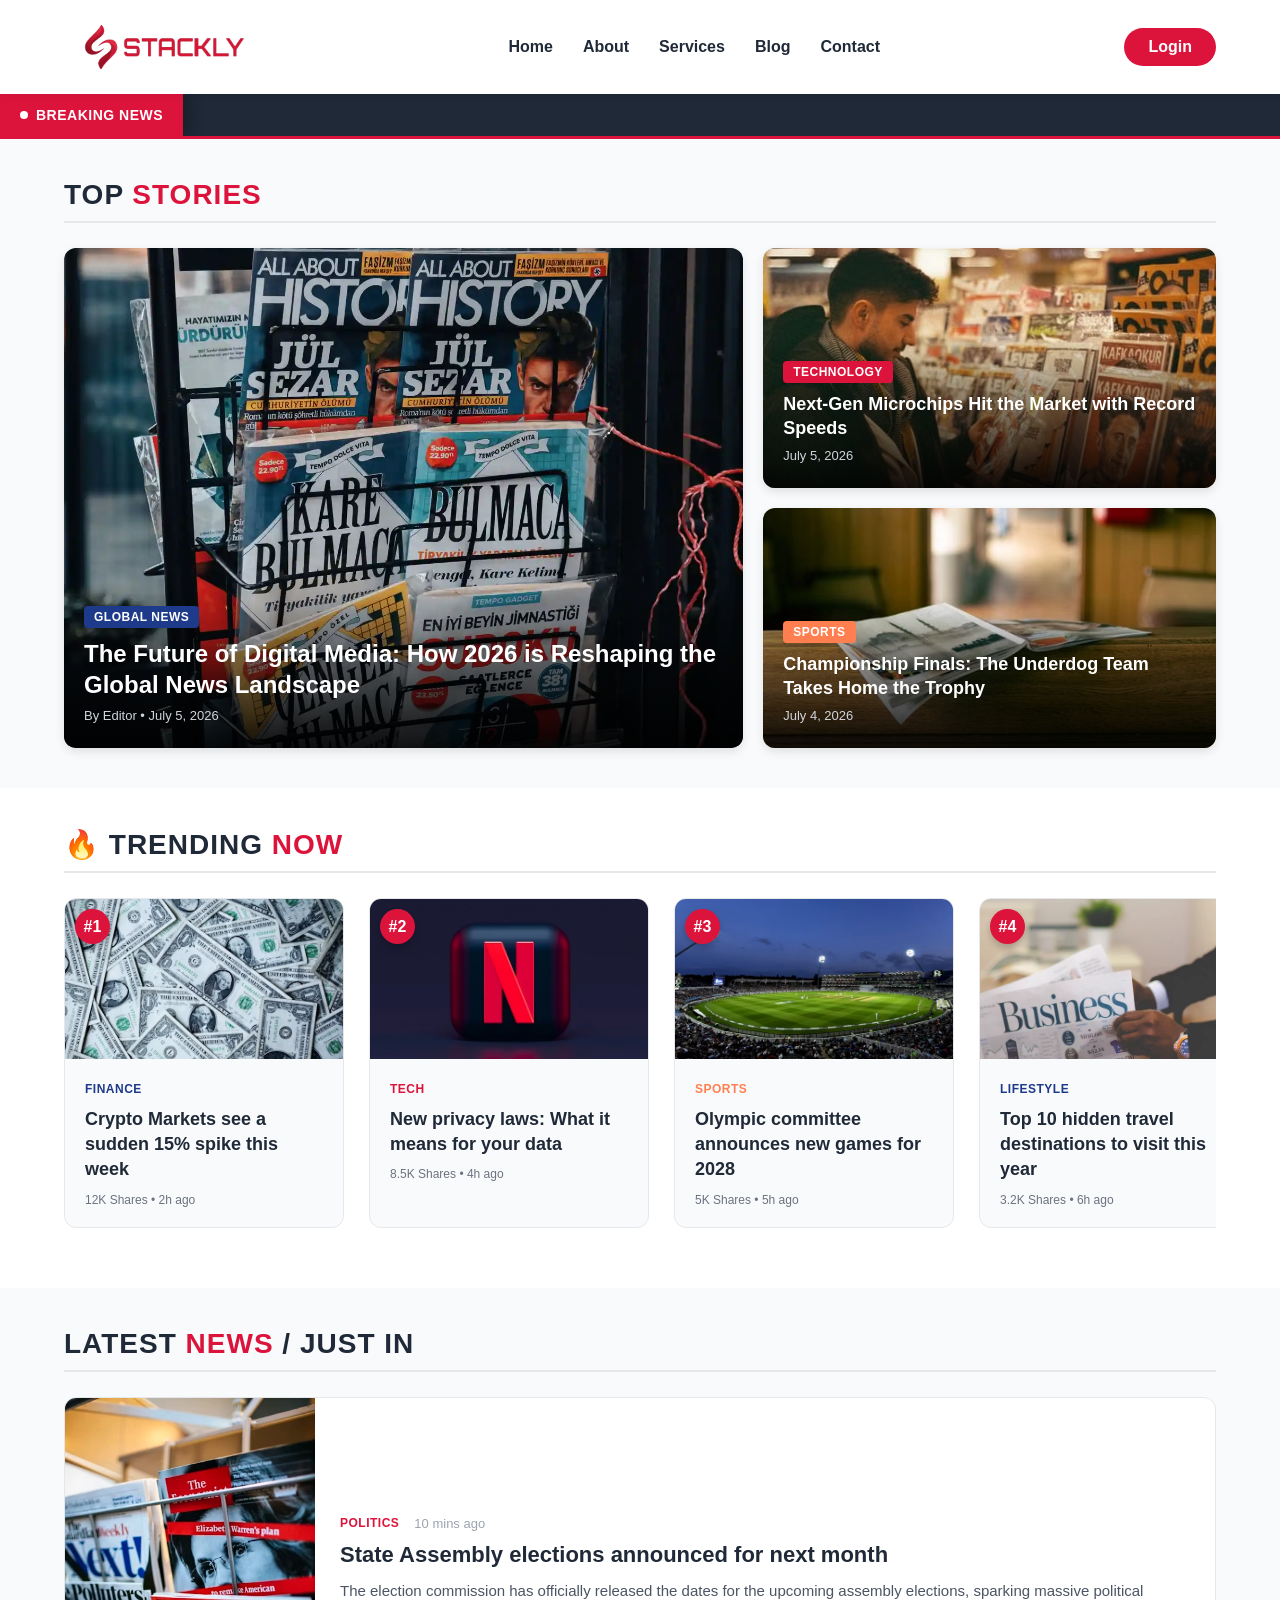
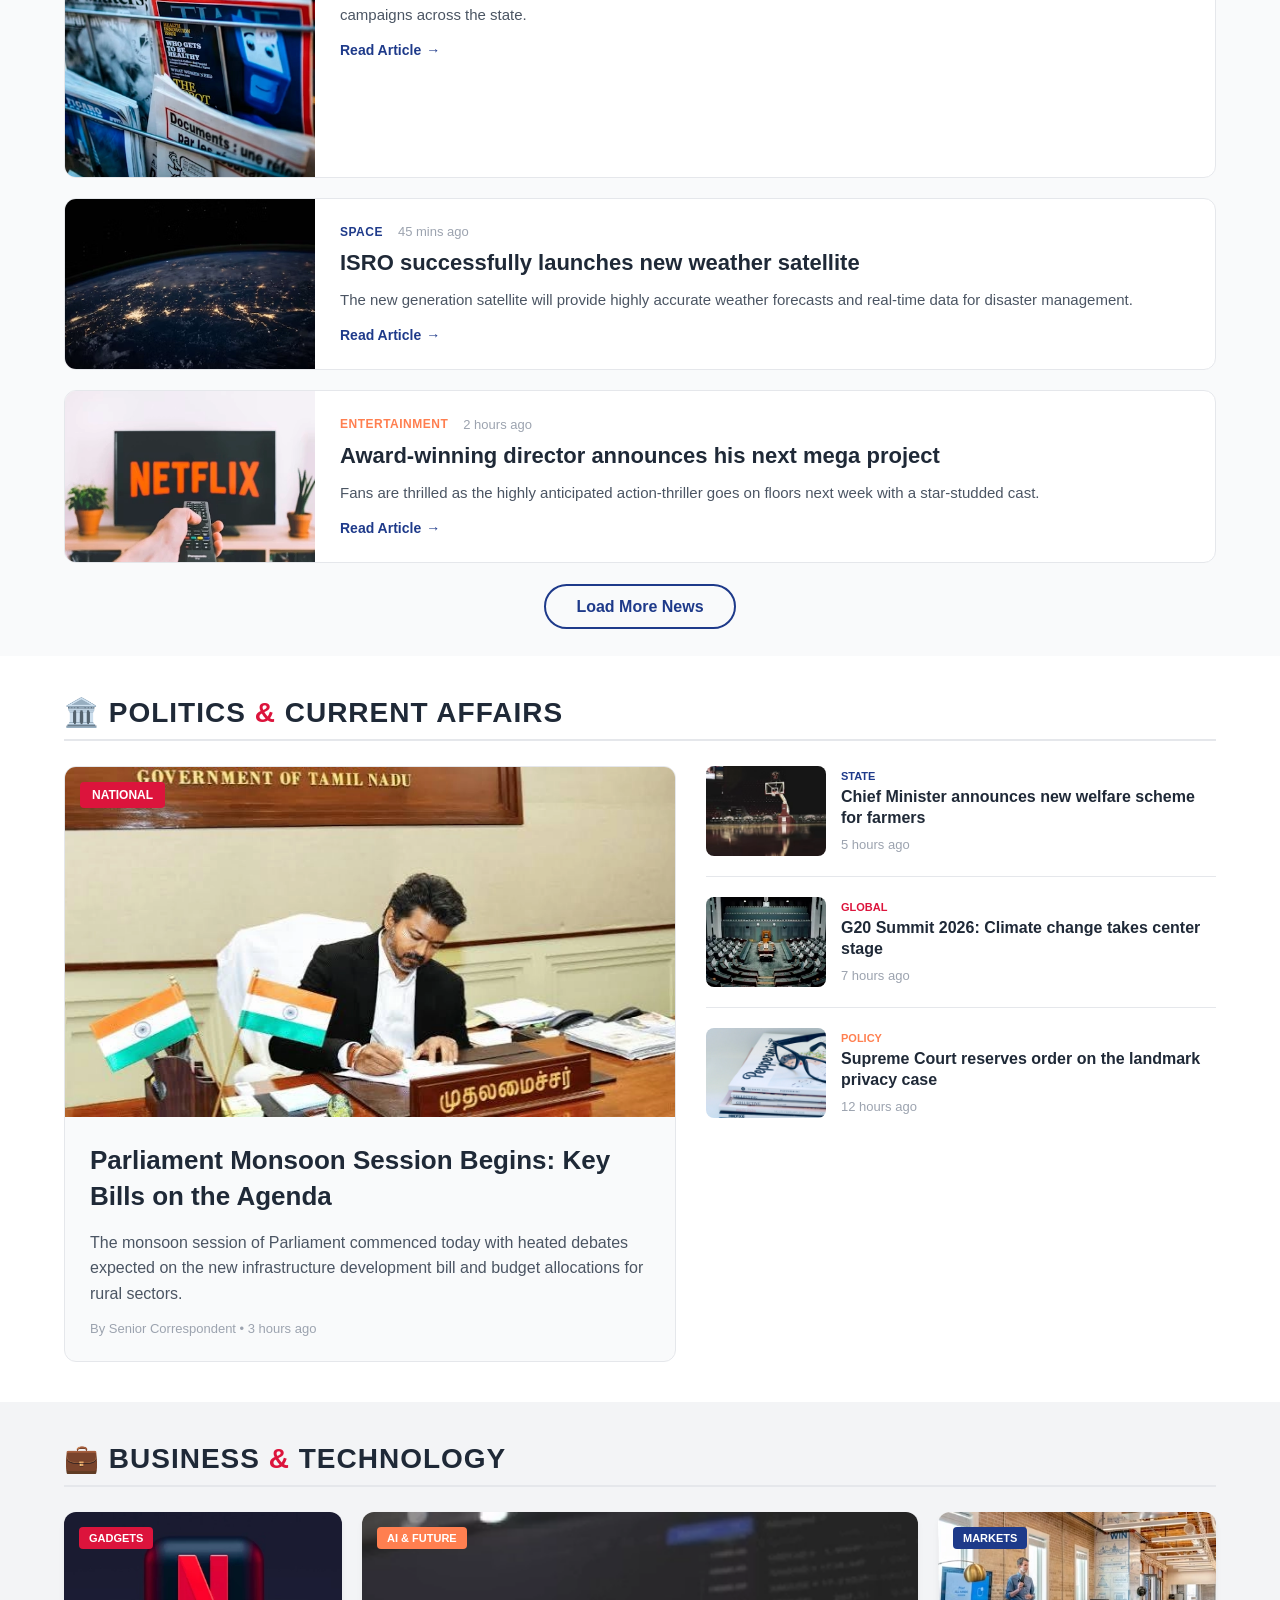
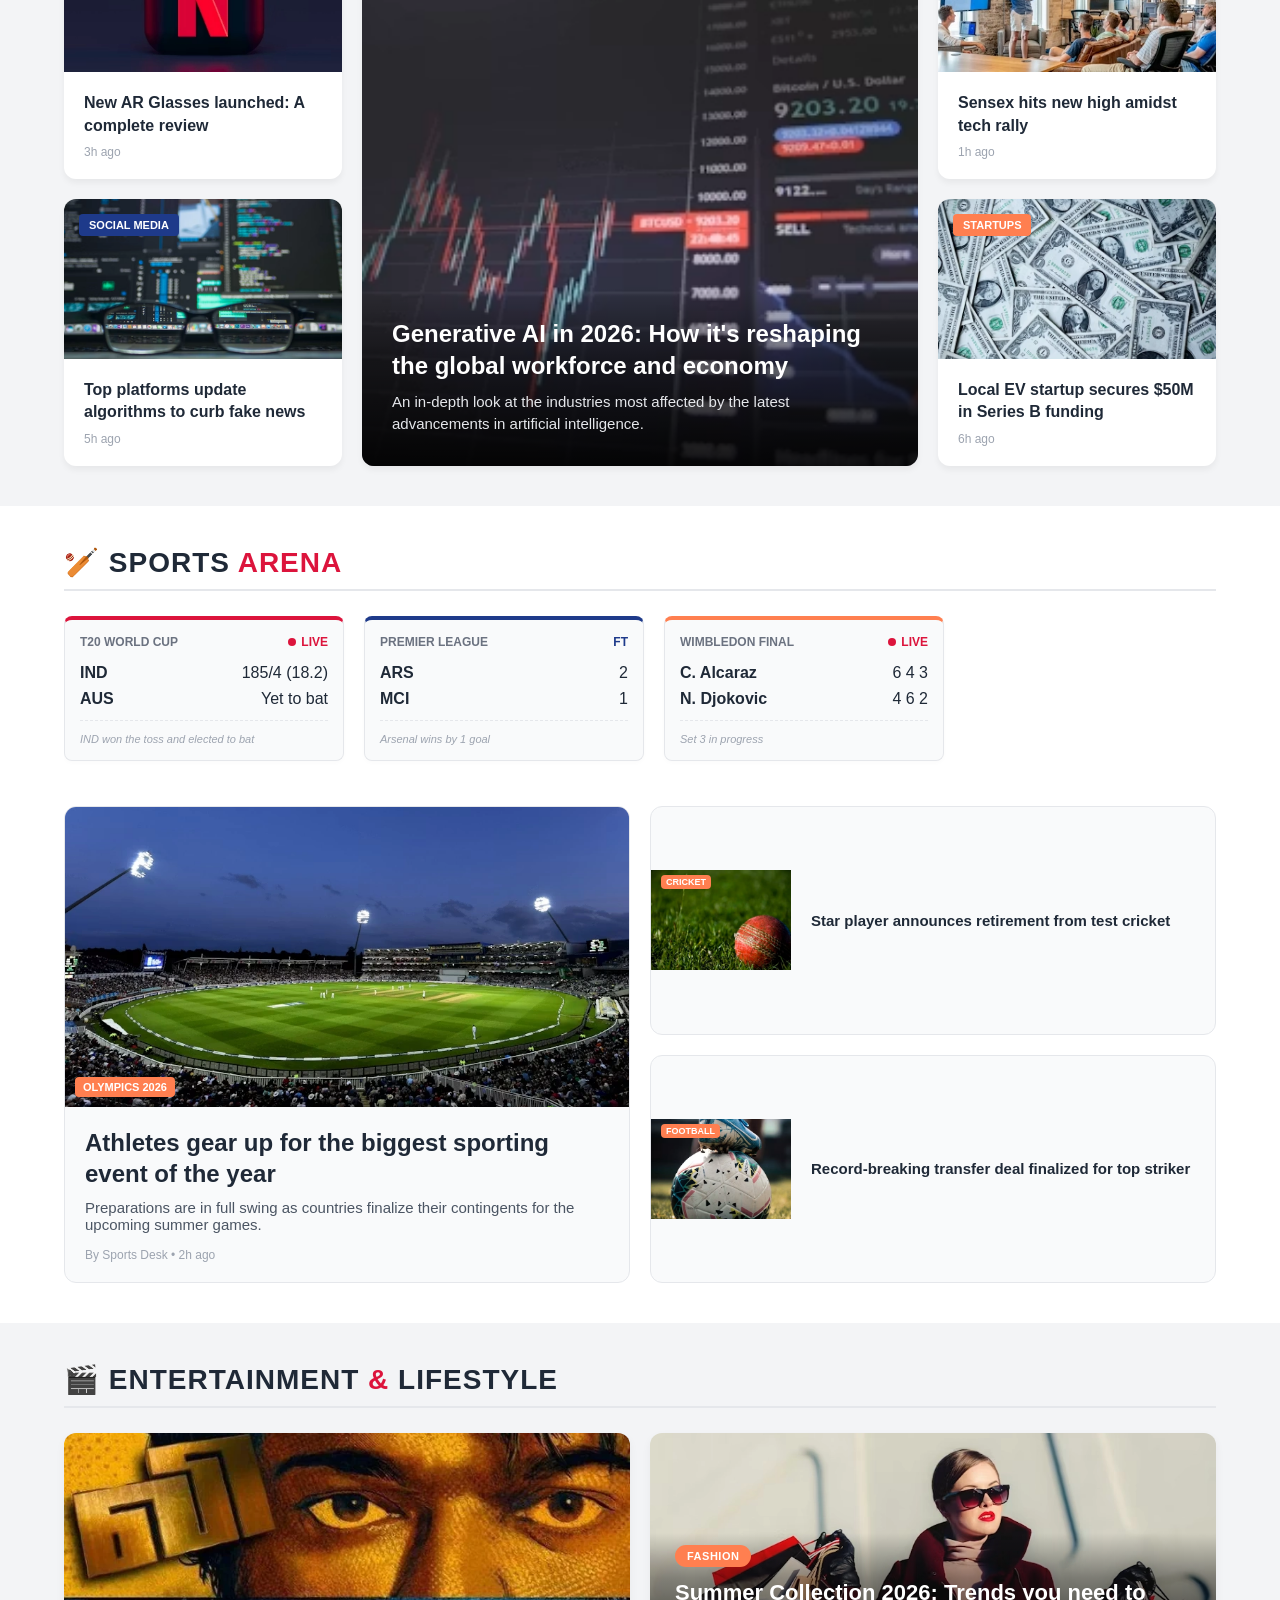
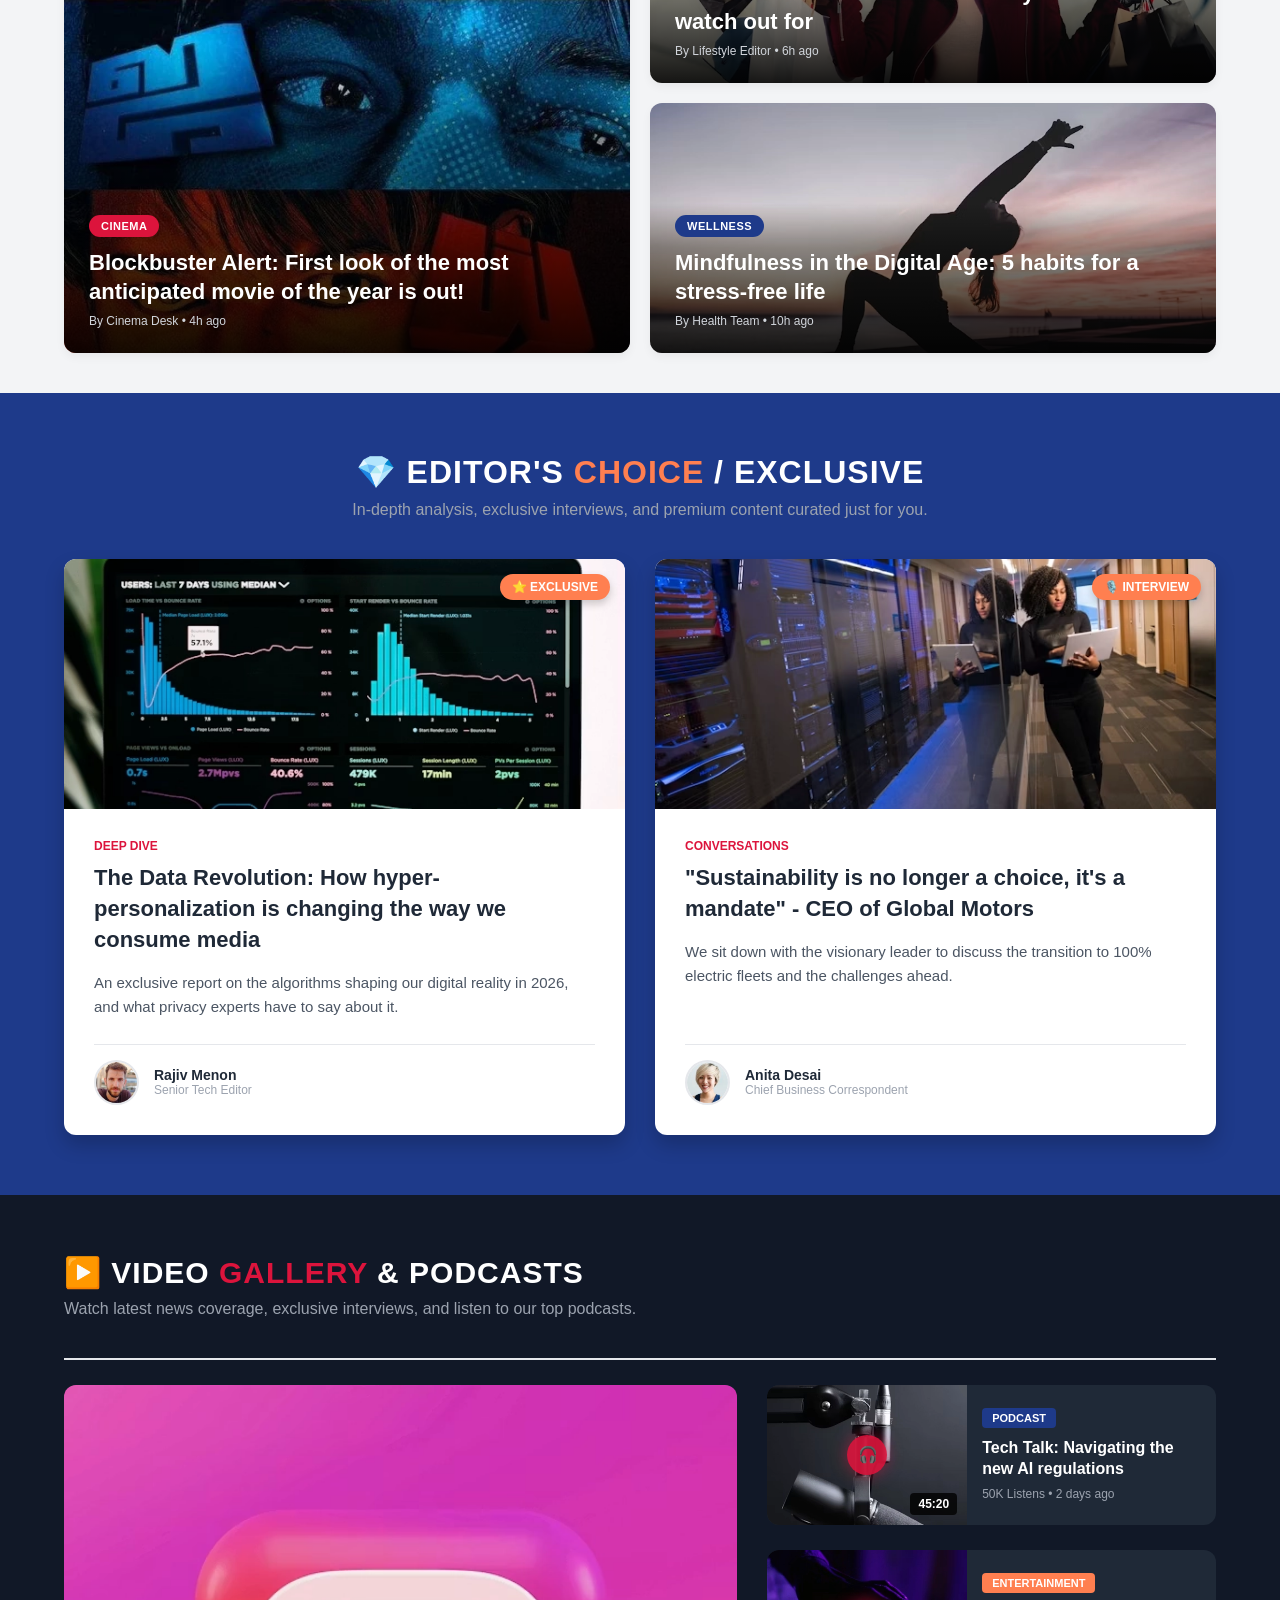
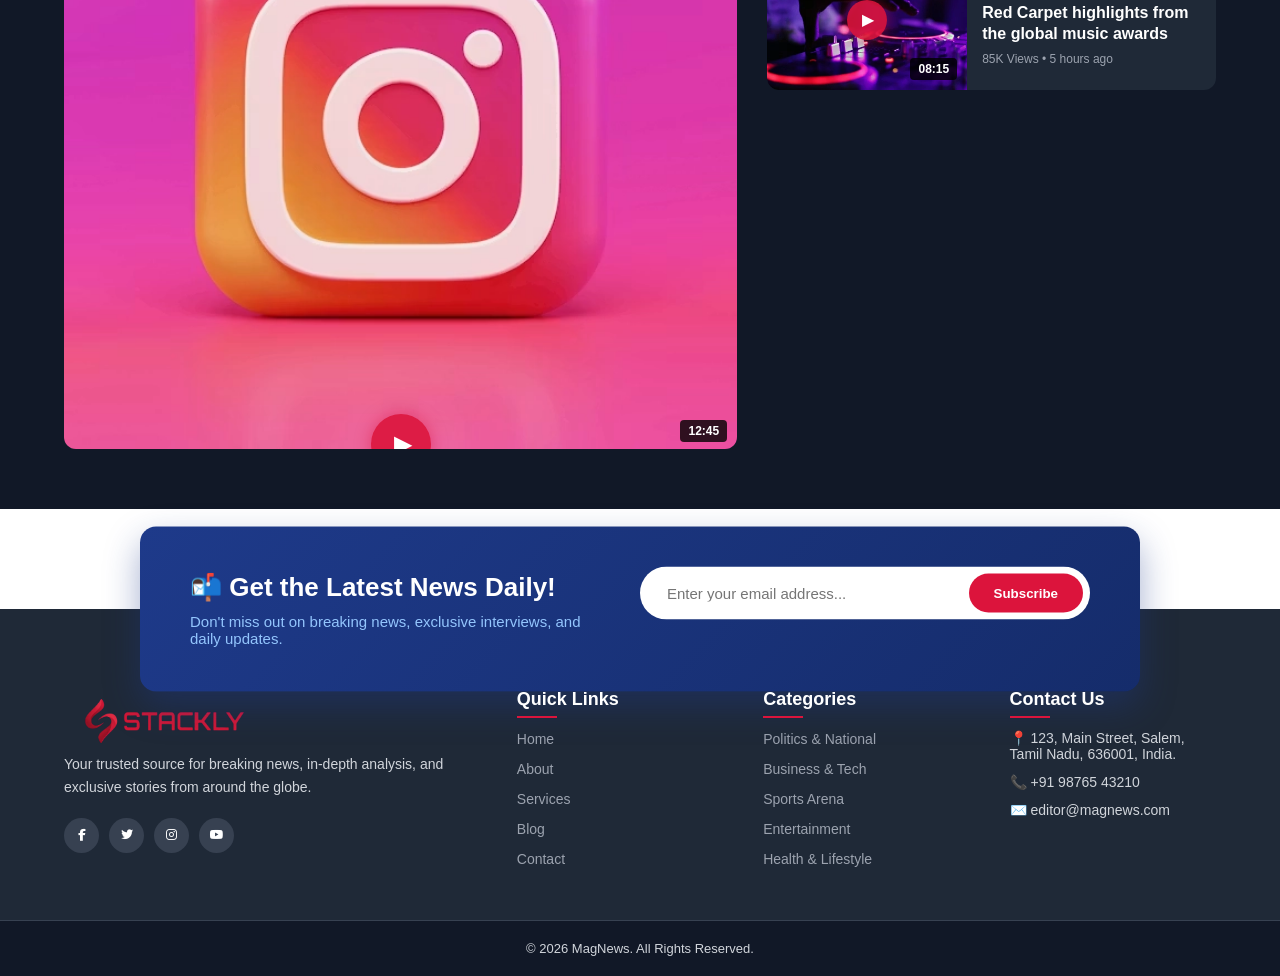
==== commit c58e947a: "News and Magazine" ====
--- a/index.html
+++ b/index.html
@@ -8,6 +8,7 @@
     <link rel="stylesheet" href="style.css">
     <link rel="stylesheet" href="news.css">
     <link href="https://unpkg.com/aos@2.3.1/dist/aos.css" rel="stylesheet">
+    <link rel="stylesheet" href="https://cdnjs.cloudflare.com/ajax/libs/font-awesome/6.4.0/css/all.min.css">
 </head>
 
 <body>
@@ -240,7 +241,7 @@
 
 
         <div class="load-more-container" data-aos="zoom-in" data-aos-duration="800" data-aos-delay="500">
-            <button class="load-more-btn" id="loadMoreBtn">Load More News</button>
+            <a href="404.html" class="load-more-btn">Load More News</a>
         </div>
     </section>
 
@@ -712,10 +713,10 @@
                 <p>Your trusted source for breaking news, in-depth analysis, and exclusive stories from around the
                     globe.</p>
                 <div class="social-links">
-                    <a href="404.html" title="Facebook">FB</a>
-                    <a href="404.html" title="Twitter">TW</a>
-                    <a href="404.html" title="Instagram">IG</a>
-                    <a href="404.html" title="YouTube">YT</a>
+                    <a href="404.html" title="Facebook"><i class="fab fa-facebook-f"></i></a>
+                    <a href="404.html" title="Twitter"><i class="fab fa-twitter"></i></a>
+                    <a href="404.html" title="Instagram"><i class="fab fa-instagram"></i></a>
+                    <a href="404.html" title="YouTube"><i class="fab fa-youtube"></i></a>
                 </div>
             </div>
 
@@ -723,11 +724,11 @@
             <div class="footer-col">
                 <h4>Quick Links</h4>
                 <ul class="footer-links">
-                    <li><a href="404.html">About Us</a></li>
-                    <li><a href="404.html">Advertise with us</a></li>
-                    <li><a href="404.html">Careers</a></li>
-                    <li><a href="404.html">Privacy Policy</a></li>
-                    <li><a href="404.html">Terms of Service</a></li>
+                    <li><a href="404.html">Home</a></li>
+                    <li><a href="404.html">About</a></li>
+                    <li><a href="404.html">Services</a></li>
+                    <li><a href="404.html">Blog</a></li>
+                    <li><a href="404.html">Contact</a></li>
                 </ul>
             </div>
 
@@ -808,19 +809,6 @@
             slider.scrollLeft = scrollLeft - walk;
         });
 
-        const loadMoreBtn = document.getElementById('loadMoreBtn');
-
-        loadMoreBtn.addEventListener('click', function () {
-
-            this.innerHTML = "Loading... ⏳";
-
-
-            setTimeout(() => {
-                this.innerHTML = "Load More News";
-
-                alert("More news loaded!"); // Just a test alert
-            }, 1500);
-        });
 
 
         const videoModal = document.getElementById('videoModal');
@@ -828,14 +816,14 @@
 
 
         function openVideoModal(videoUrl) {
-            videoPlayer.src = videoUrl + "?autoplay=1"; 
-            videoModal.style.display = 'flex'; 
+            videoPlayer.src = videoUrl + "?autoplay=1";
+            videoModal.style.display = 'flex';
         }
 
 
         function closeVideoModal() {
             videoModal.style.display = 'none';
-            videoPlayer.src = ""; 
+            videoPlayer.src = "";
         }
 
 
